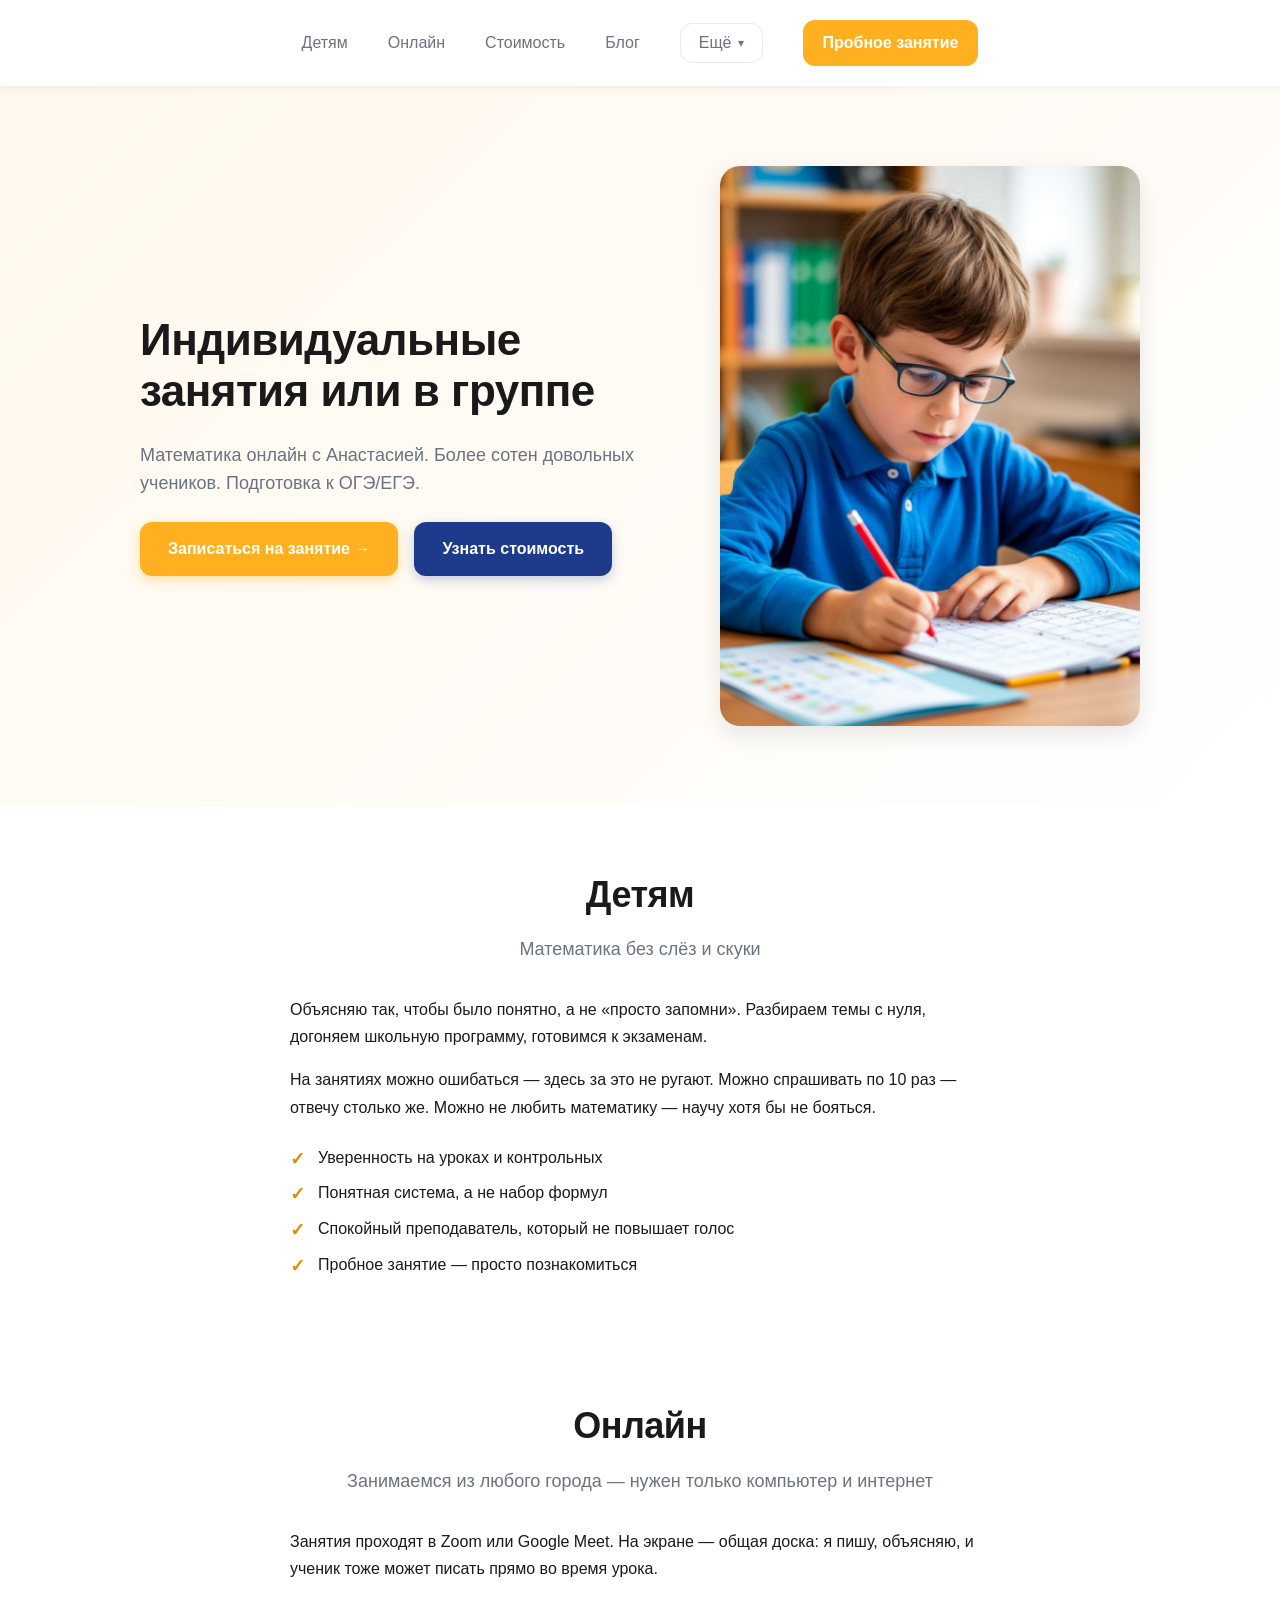
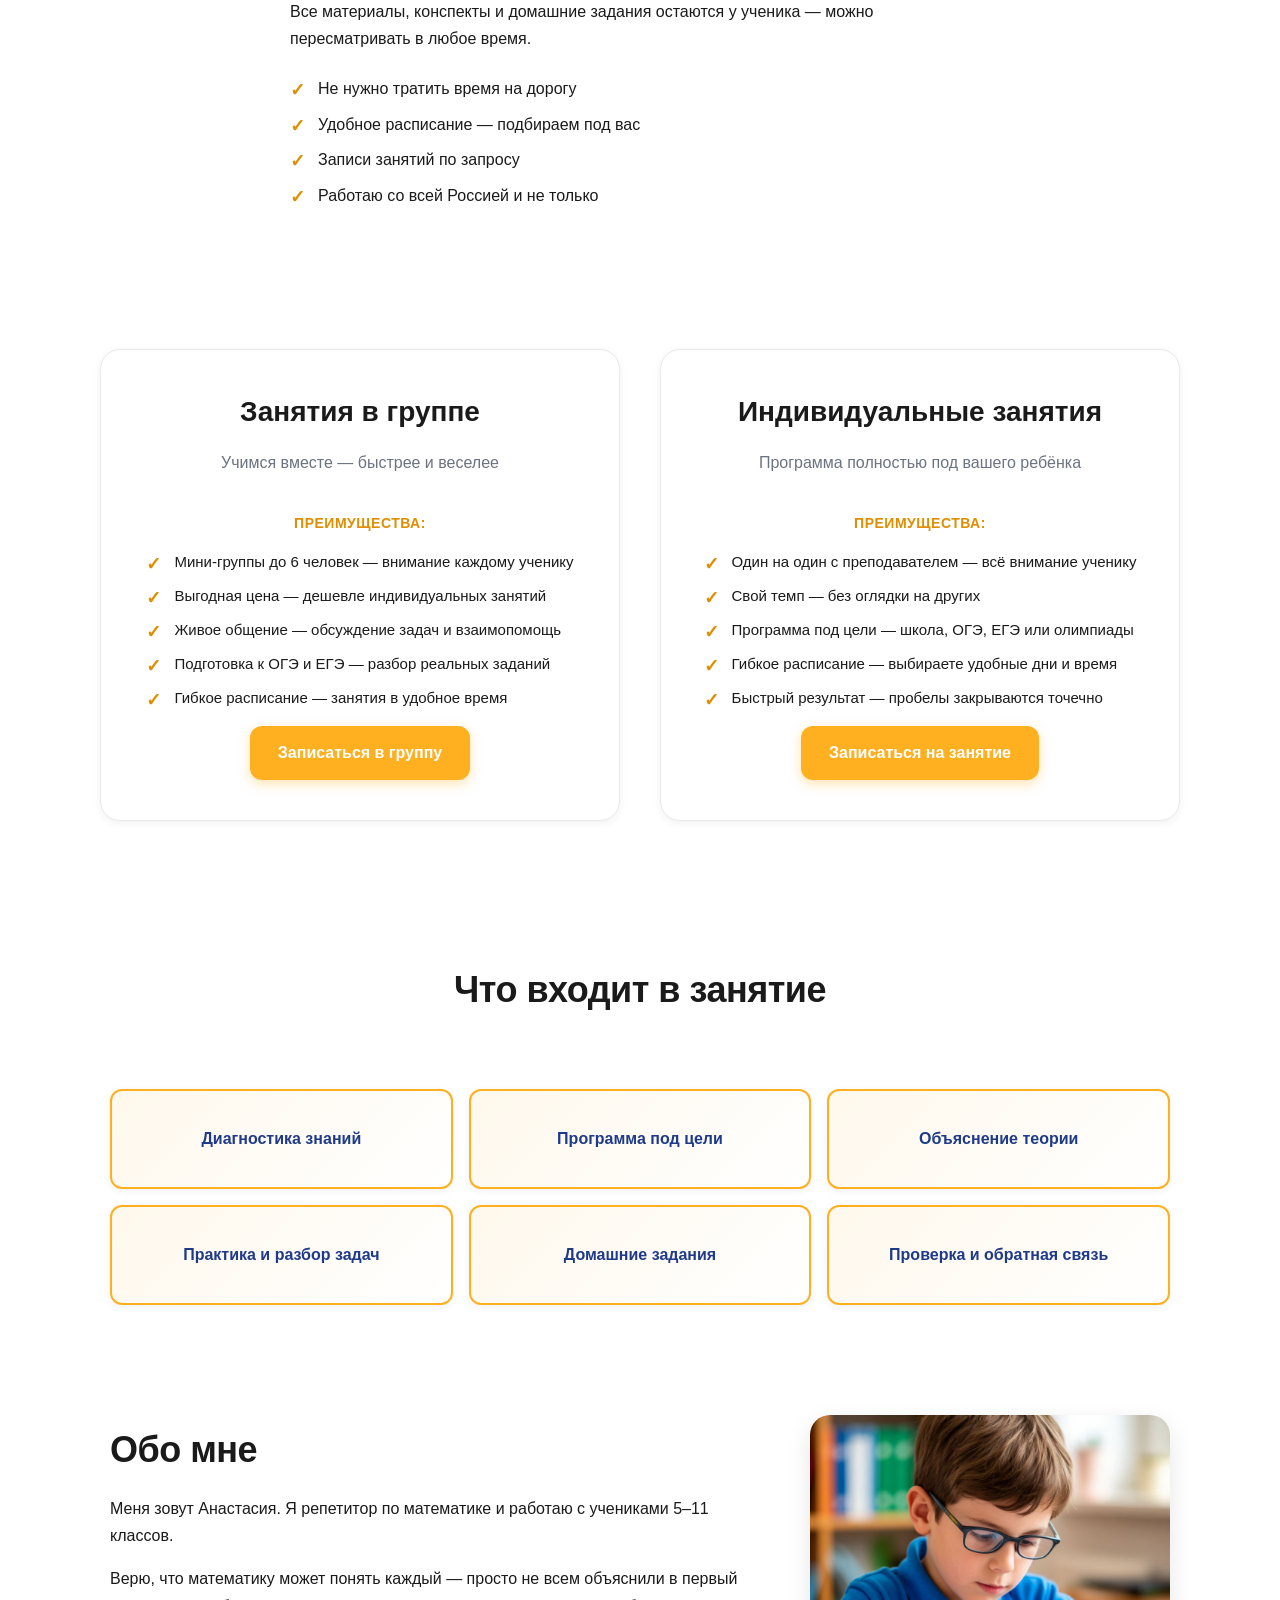
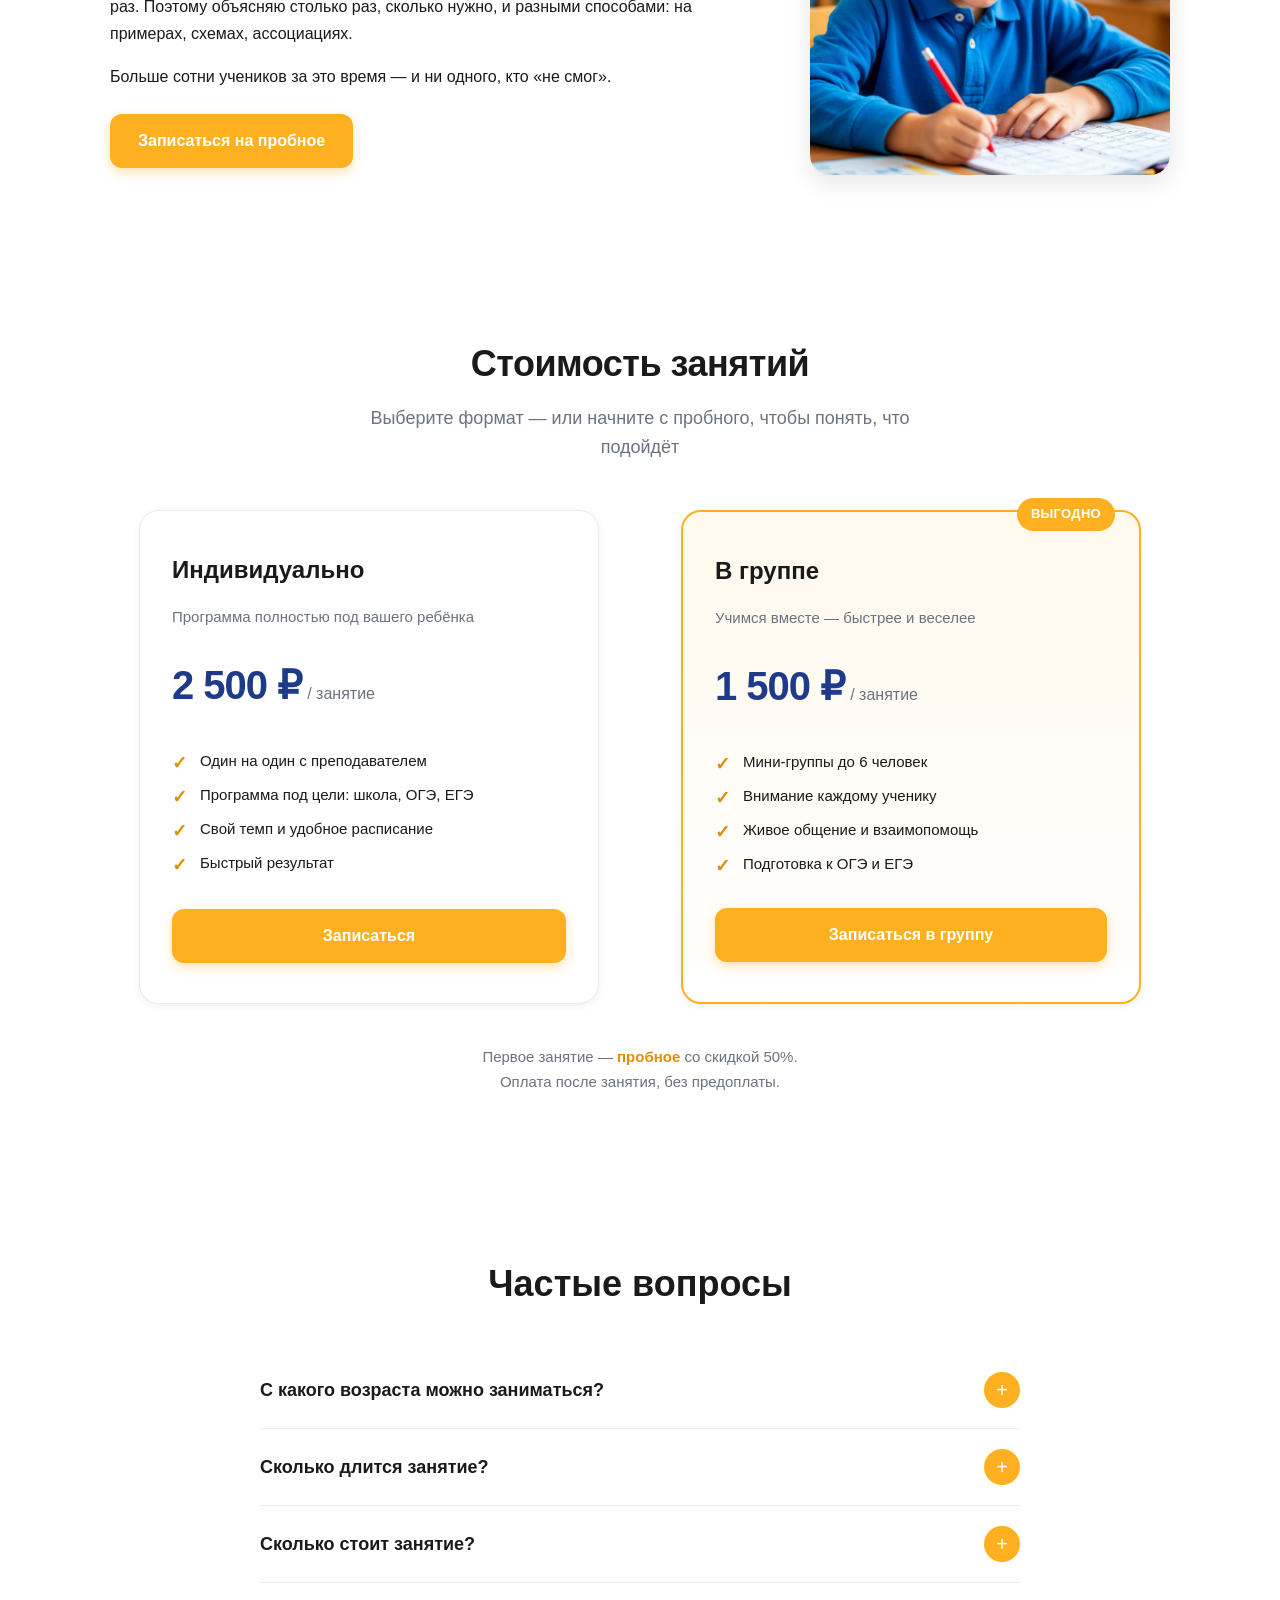
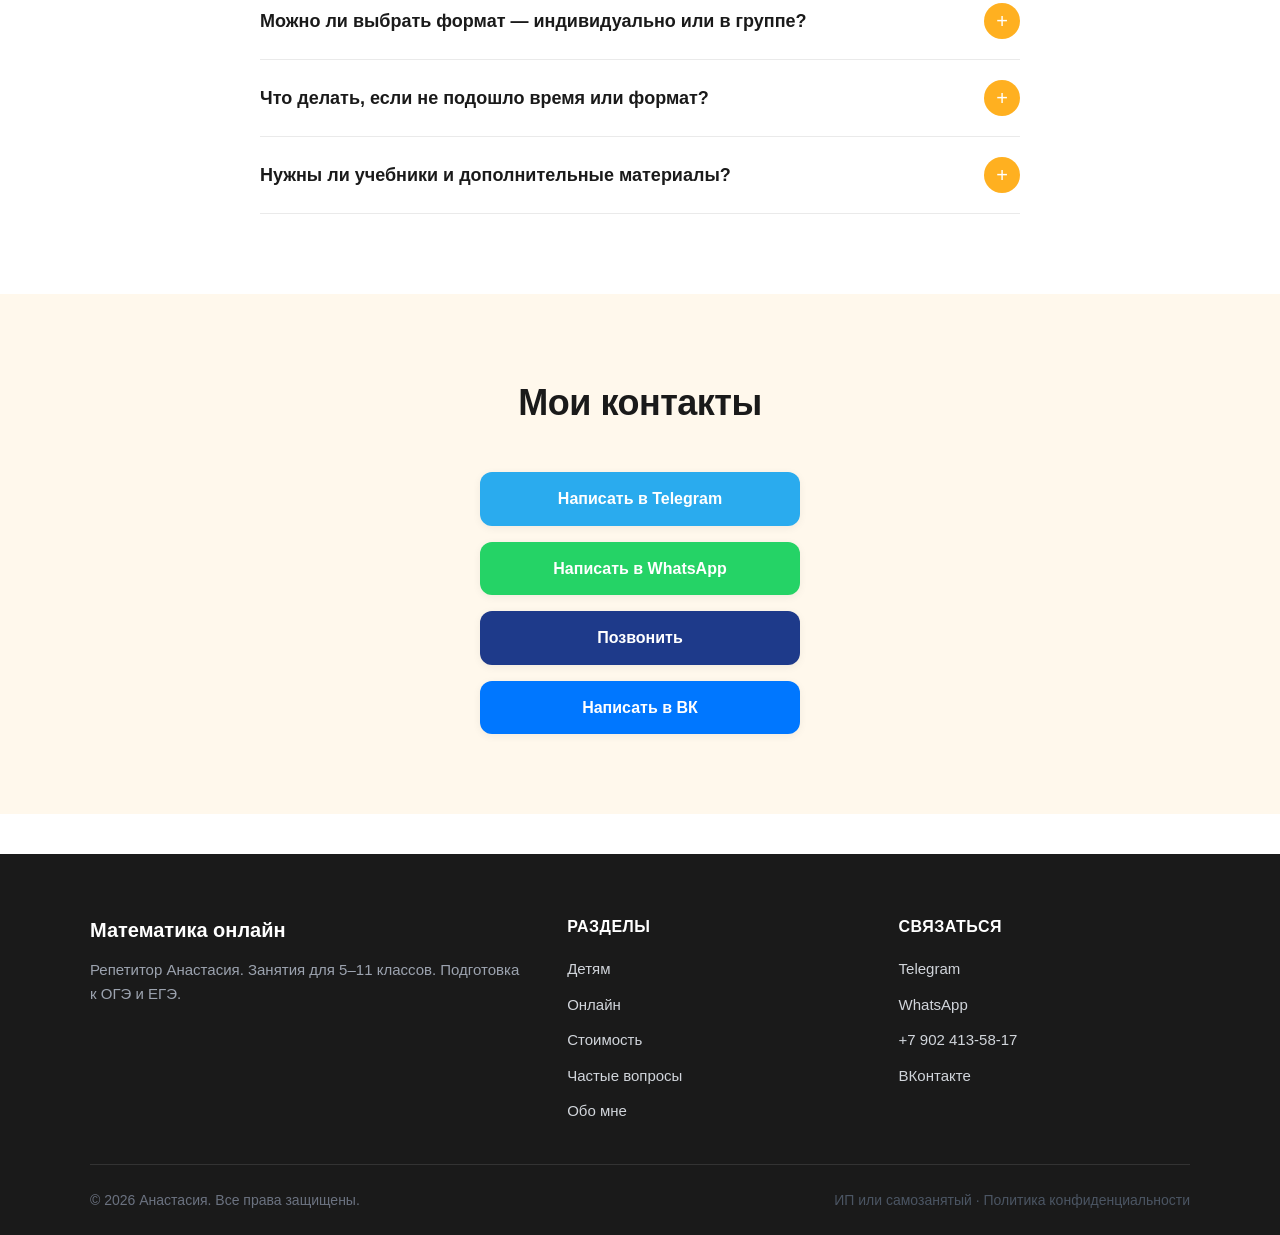
==== index.html @ 79e229ec "Update index.html" ====
<!DOCTYPE html>
<html lang="ru">
<head>
    <meta charset="UTF-8">
    <meta name="viewport" content="width=device-width, initial-scale=1.0">
    <title>Математика онлайн с Анастасией</title>
    <link rel="stylesheet" href="1stoffer.css">
</head>
<body>
    <header>
        <a href="#for-kids">Детям</a>
        <a href="#online">Онлайн</a>
        <a href="#pricing">Стоимость</a>
        <a href="https://t.me/PROmathRep" target="_blank" rel="noopener">Блог</a>

        <div class="menu">
            <button id="menubtn" class="menu-btn">
                Ещё
                <span class="menu-arrow">▾</span>
            </button>
            <div id="menudrop" class="menu-drop">
                <a href="#contacts">Связаться</a>
                <a href="#about">Обо мне</a>
                <a href="#pricing">Стоимость</a>
                <a href="#faq">Частые вопросы</a>
            </div>
        </div>

        <a href="#contacts" class="cta">Пробное занятие</a>
    </header>

    <!-- HERO -->
    <article class="hero">
        <div class="text-block">
            <h1>Индивидуальные занятия или в группе</h1>
            <p>Математика онлайн с Анастасией. Более сотен довольных учеников. Подготовка к ОГЭ/ЕГЭ.</p>
            <div class="buttons">
                <a href="#contacts" class="btn-primary">Записаться на занятие →</a>
                <a href="#pricing" class="btn-secondary">Узнать стоимость</a>
            </div>
        </div>
        <img src="2026-09-24_20-00-22.png" alt="мальчик" class="da">
    </article>

    <!-- ДЕТЯМ -->
    <section class="section-text" id="for-kids">
        <h2>Детям</h2>
        <p class="section-lead">Математика без слёз и скуки</p>

        <div class="text-content">
            <p>Объясняю так, чтобы было понятно, а не «просто запомни». Разбираем темы с нуля, догоняем школьную программу, готовимся к экзаменам.</p>
            <p>На занятиях можно ошибаться — здесь за это не ругают. Можно спрашивать по 10 раз — отвечу столько же. Можно не любить математику — научу хотя бы не бояться.</p>

            <ul class="benefits-list">
                <li>Уверенность на уроках и контрольных</li>
                <li>Понятная система, а не набор формул</li>
                <li>Спокойный преподаватель, который не повышает голос</li>
                <li>Пробное занятие — просто познакомиться</li>
            </ul>
        </div>
    </section>

    <!-- ОНЛАЙН -->
    <section class="section-text" id="online">
        <h2>Онлайн</h2>
        <p class="section-lead">Занимаемся из любого города — нужен только компьютер и интернет</p>

        <div class="text-content">
            <p>Занятия проходят в Zoom или Google Meet. На экране — общая доска: я пишу, объясняю, и ученик тоже может писать прямо во время урока.</p>
            <p>Все материалы, конспекты и домашние задания остаются у ученика — можно пересматривать в любое время.</p>

            <ul class="benefits-list">
                <li>Не нужно тратить время на дорогу</li>
                <li>Удобное расписание — подбираем под вас</li>
                <li>Записи занятий по запросу</li>
                <li>Работаю со всей Россией и не только</li>
            </ul>
        </div>
    </section>

    <!-- ЗАНЯТИЯ -->
    <div class="lessons-wrapper">
        <section id="Forms" class="lessons">
            <h2>Занятия в группе</h2>
            <p class="subtitle">Учимся вместе — быстрее и веселее</p>
            <p class="label">Преимущества:</p>
            <ul class="benefits">
                <li>Мини-группы до 6 человек — внимание каждому ученику</li>
                <li>Выгодная цена — дешевле индивидуальных занятий</li>
                <li>Живое общение — обсуждение задач и взаимопомощь</li>
                <li>Подготовка к ОГЭ и ЕГЭ — разбор реальных заданий</li>
                <li>Гибкое расписание — занятия в удобное время</li>
            </ul>
            <a href="#contacts" class="btn-primary">Записаться в группу</a>
        </section>

        <section id="individual" class="lessons">
            <h2>Индивидуальные занятия</h2>
            <p class="subtitle">Программа полностью под вашего ребёнка</p>
            <p class="label">Преимущества:</p>
            <ul class="benefits">
                <li>Один на один с преподавателем — всё внимание ученику</li>
                <li>Свой темп — без оглядки на других</li>
                <li>Программа под цели — школа, ОГЭ, ЕГЭ или олимпиады</li>
                <li>Гибкое расписание — выбираете удобные дни и время</li>
                <li>Быстрый результат — пробелы закрываются точечно</li>
            </ul>
            <a href="#contacts" class="btn-primary">Записаться на занятие</a>
        </section>
    </div>

    <!-- ЧТО ВХОДИТ -->
    <div id="center">Что входит в занятие</div>
    <div id="pluses">
        <div class="yui"><p>Диагностика знаний</p></div>
        <div class="yui"><p>Программа под цели</p></div>
        <div class="yui"><p>Объяснение теории</p></div>
        <div class="yui"><p>Практика и разбор задач</p></div>
        <div class="yui"><p>Домашние задания</p></div>
        <div class="yui"><p>Проверка и обратная связь</p></div>
    </div>

    <!-- ОБО МНЕ -->
    <section class="about" id="about">
        <div class="about-content">
            <div class="about-text">
                <h2>Обо мне</h2>
                <p>Меня зовут Анастасия. Я репетитор по математике и работаю с учениками 5–11 классов.</p>
                <p>Верю, что математику может понять каждый — просто не всем объяснили в первый раз. Поэтому объясняю столько раз, сколько нужно, и разными способами: на примерах, схемах, ассоциациях.</p>
                <p>Больше сотни учеников за это время — и ни одного, кто «не смог».</p>
                <a href="#contacts" class="btn-primary">Записаться на пробное</a>
            </div>
            <img src="2026-09-24_20-00-22.png" alt="Анастасия" class="about-photo">
        </div>
    </section>

    <!-- СТОИМОСТЬ -->
    <section class="pricing" id="pricing">
        <h2>Стоимость занятий</h2>
        <p class="pricing-subtitle">Выберите формат — или начните с пробного, чтобы понять, что подойдёт</p>

        <div class="pricing-grid">
            <div class="price-card">
                <h3>Индивидуально</h3>
                <p class="price-desc">Программа полностью под вашего ребёнка</p>

                <div class="price">
                    <span class="price-value">2 500 ₽</span>
                    <span class="price-unit">/ занятие</span>
                </div>

                <ul class="price-features">
                    <li>Один на один с преподавателем</li>
                    <li>Программа под цели: школа, ОГЭ, ЕГЭ</li>
                    <li>Свой темп и удобное расписание</li>
                    <li>Быстрый результат</li>
                </ul>

                <a href="#contacts" class="price-btn">Записаться</a>
            </div>

            <div class="price-card price-card--accent">
                <span class="price-badge">Выгодно</span>
                <h3>В группе</h3>
                <p class="price-desc">Учимся вместе — быстрее и веселее</p>

                <div class="price">
                    <span class="price-value">1 500 ₽</span>
                    <span class="price-unit">/ занятие</span>
                </div>

                <ul class="price-features">
                    <li>Мини-группы до 6 человек</li>
                    <li>Внимание каждому ученику</li>
                    <li>Живое общение и взаимопомощь</li>
                    <li>Подготовка к ОГЭ и ЕГЭ</li>
                </ul>

                <a href="#contacts" class="price-btn">Записаться в группу</a>
            </div>
        </div>

        <p class="pricing-note">
            Первое занятие — <strong>пробное</strong> со скидкой 50%.<br>
            Оплата после занятия, без предоплаты.
        </p>
    </section>

    <!-- FAQ -->
    <section class="faq" id="faq">
        <h2>Частые вопросы</h2>

        <div class="faq-item">
            <div class="faq-header">
                <h3>С какого возраста можно заниматься?</h3>
                <button class="faq-toggle">+</button>
            </div>
            <p class="faq-answer">Занимаюсь с учениками 5–11 классов. Для младших школьников (1–4 класс) тоже есть программа, но лучше написать мне — обсудим индивидуально.</p>
        </div>

        <div class="faq-item">
            <div class="faq-header">
                <h3>Сколько длится занятие?</h3>
                <button class="faq-toggle">+</button>
            </div>
            <p class="faq-answer">Стандартное занятие — 60 минут. По запросу можно сделать 45 или 90 минут — например, перед экзаменом для разбора большого блока тем.</p>
        </div>

        <div class="faq-item">
            <div class="faq-header">
                <h3>Сколько стоит занятие?</h3>
                <button class="faq-toggle">+</button>
            </div>
            <p class="faq-answer">Стоимость зависит от формата (индивидуально или в группе) и длительности. Актуальные цены — в разделе «Стоимость» или напишите мне, подберём подходящий вариант.</p>
        </div>

        <div class="faq-item">
            <div class="faq-header">
                <h3>Можно ли выбрать формат — индивидуально или в группе?</h3>
                <button class="faq-toggle">+</button>
            </div>
            <p class="faq-answer">Да. Можно начать с индивидуальных занятий, а потом перейти в группу (или наоборот). Если сомневаетесь — запишитесь на пробное занятие, я подскажу, что подойдёт именно вам.</p>
        </div>

        <div class="faq-item">
            <div class="faq-header">
                <h3>Что делать, если не подошло время или формат?</h3>
                <button class="faq-toggle">+</button>
            </div>
            <p class="faq-answer">Расписание гибкое — подберём удобные дни и время. Если формат не подошёл, всегда можно перейти на другой без потери прогресса.</p>
        </div>

        <div class="faq-item">
            <div class="faq-header">
                <h3>Нужны ли учебники и дополнительные материалы?</h3>
                <button class="faq-toggle">+</button>
            </div>
            <p class="faq-answer">Нет, всё необходимое я даю сама: конспекты, задачи, пробные варианты. От ученика нужны только тетрадь, ручка и желание заниматься.</p>
        </div>
    </section>

    <!-- КОНТАКТЫ -->
    <section class="contacts" id="contacts">
        <h2>Мои контакты</h2>
        <a href="https://t.me/feya_nastasya" target="_blank" rel="noopener" class="contact-btn telegram">
            Написать в Telegram
        </a>
        <a href="https://wa.me/79024135817" target="_blank" rel="noopener" class="contact-btn whatsapp">
            Написать в WhatsApp
        </a>
        <a href="tel:+79024135817" class="contact-btn phone">
            Позвонить
        </a>
        <a href="https://vk.com/im?sel=812896446" target="_blank" rel="noopener" class="contact-btn vk">
            Написать в ВК
        </a>
    </section>

    <script>
     
        const menuBtn = document.querySelector('#menubtn');
        const menuDrop = document.querySelector('#menudrop');

        menuBtn.addEventListener('click', (e) => {
            e.stopPropagation();
            menuDrop.classList.toggle('active');
            menuBtn.classList.toggle('active');
        });

        document.addEventListener('click', (e) => {
            if (!e.target.closest('.menu')) {
                menuDrop.classList.remove('active');
                menuBtn.classList.remove('active');
            }
        });

     
        document.querySelectorAll('.faq-toggle').forEach(btn => {
            btn.addEventListener('click', () => {
                const item = btn.closest('.faq-item');
                item.classList.toggle('open');
            });
        });
        
    </script>
    <footer class="footer">
    <div class="footer-content">

     
        <div class="footer-col">
            <h3>Математика онлайн</h3>
            <p>Репетитор Анастасия. Занятия для 5–11 классов. Подготовка к ОГЭ и ЕГЭ.</p>
        </div>

       
        <div class="footer-col">
            <h4>Разделы</h4>
            <ul>
                <li><a href="#for-kids">Детям</a></li>
                <li><a href="#online">Онлайн</a></li>
                <li><a href="#pricing">Стоимость</a></li>
                <li><a href="#faq">Частые вопросы</a></li>
                <li><a href="#about">Обо мне</a></li>
            </ul>
        </div>

      
        <div class="footer-col">
            <h4>Связаться</h4>
            <ul>
                <li><a href="https://t.me/feya_nastasya" target="_blank" rel="noopener noreferrer">Telegram</a></li>
                <li><a href="https://wa.me/79024135817" target="_blank" rel="noopener noreferrer">WhatsApp</a></li>
                <li><a href="tel:+79024135817">+7 902 413-58-17</a></li>
                <li><a href="https://vk.com/im?sel=812896446" target="_blank" rel="noopener noreferrer">ВКонтакте</a></li>
            </ul>
        </div>

    </div>

    <div class="footer-bottom">
        <p>© 2026 Анастасия. Все права защищены.</p>
        <p class="footer-note">ИП или самозанятый · Политика конфиденциальности</p>
    </div>
</footer>
</body>
</html>
---- 1stoffer.css ----
:root {
    --accent:       #ffb020;
    --accent-dark:  #e08e00;
    --primary:      #1e3a8a;
    --primary-dark: #152a63;
    --bg-soft:      #fff8ec;
    --text:         #1a1a1a;
    --text-muted:   #6b7280;
    --border:       #eaeaea;
    --white:        #ffffff;
    --shadow-sm:    0 2px 8px rgba(0,0,0,0.06);
    --shadow-md:    0 8px 24px rgba(0,0,0,0.10);
    --radius:       12px;
    --radius-lg:    20px;
}

* {
    box-sizing: border-box;
}

html {
    scroll-behavior: smooth;
}

html, body {
    overflow-x: hidden;
    max-width: 100%;
}

body {
    margin: 0;
    font-family: 'Segoe UI', Arial, sans-serif;
    color: var(--text);
    line-height: 1.6;
    background: var(--white);
}

a {
    text-decoration: none;
    color: inherit;
}

img {
    max-width: 100%;
    display: block;
}

section[id],
article[id],
div[id] {
    scroll-margin-top: 100px;
}


header {
    display: flex;
    justify-content: center;
    align-items: center;
    gap: 40px;
    padding: 20px 40px;
    background: var(--white);
    box-shadow: var(--shadow-sm);
    position: sticky;
    top: 0;
    z-index: 100;
    flex-wrap: wrap;
}

header a {
    font-size: 16px;
    font-weight: 500;
    color: var(--text-muted);
    transition: color 0.2s ease;
}

header a:hover {
    color: var(--accent-dark);
}

header .cta {
    background: var(--accent);
    color: var(--white);
    padding: 10px 20px;
    border-radius: var(--radius);
    font-weight: 600;
    transition: background 0.2s ease, transform 0.1s ease;
}

header .cta:hover {
    background: var(--accent-dark);
    color: var(--white);
    transform: translateY(-1px);
}


.menu {
    position: relative;
    display: inline-block;
}

.menu-btn {
    display: inline-flex;
    align-items: center;
    gap: 6px;
    padding: 10px 18px;
    font-size: 16px;
    font-weight: 500;
    font-family: inherit;
    color: var(--text-muted);
    background: var(--white);
    border: 1px solid var(--border);
    border-radius: var(--radius);
    cursor: pointer;
    transition: color 0.2s ease, background 0.2s ease, border-color 0.2s ease;
}

.menu-btn:hover {
    color: var(--accent-dark);
    border-color: var(--accent);
}

.menu-btn.active {
    color: var(--accent-dark);
    border-color: var(--accent);
    background: var(--bg-soft);
}

.menu-arrow {
    font-size: 12px;
    transition: transform 0.25s ease;
    display: inline-block;
}

.menu-btn.active .menu-arrow {
    transform: rotate(180deg);
}

.menu-drop {
    position: absolute;
    top: calc(100% + 8px);
    right: 0;
    min-width: 220px;
    padding: 8px;
    background: var(--white);
    border: 1px solid var(--border);
    border-radius: var(--radius);
    box-shadow: var(--shadow-md);
    opacity: 0;
    visibility: hidden;
    transform: translateY(-8px);
    transition: opacity 0.2s ease, transform 0.2s ease, visibility 0.2s;
    z-index: 200;
}

.menu-drop.active {
    opacity: 1;
    visibility: visible;
    transform: translateY(0);
}

.menu-drop a {
    display: block;
    padding: 10px 14px;
    font-size: 15px;
    font-weight: 500;
    color: var(--text);
    border-radius: 8px;
    transition: background 0.15s ease, color 0.15s ease;
}

.menu-drop a:hover {
    background: var(--bg-soft);
    color: var(--accent-dark);
}

.hero {
    display: flex;
    justify-content: center;
    align-items: center;
    gap: 60px;
    padding: 80px 40px;
    background: linear-gradient(135deg, #fff8ec 0%, #ffffff 100%);
    flex-wrap: wrap;
}

.text-block {
    display: flex;
    flex-direction: column;
    gap: 24px;
    max-width: 520px;
}

.text-block h1 {
    font-size: 44px;
    line-height: 1.15;
    margin: 0;
    font-weight: 800;
    letter-spacing: -0.5px;
}

.text-block p {
    margin: 0;
    font-size: 18px;
    color: var(--text-muted);
}

.buttons {
    display: flex;
    gap: 16px;
    flex-wrap: wrap;
}

.da {
    height: 560px;
    width: 420px;
    object-fit: cover;
    border-radius: var(--radius-lg);
    box-shadow: var(--shadow-md);
}


.btn-primary,
.btn-secondary,
.price-btn {
    display: inline-flex;
    align-items: center;
    justify-content: center;
    padding: 14px 28px;
    font-size: 16px;
    font-weight: 600;
    font-family: inherit;
    border: none;
    border-radius: var(--radius);
    cursor: pointer;
    text-decoration: none;
    transition: transform 0.15s ease, box-shadow 0.2s ease, background 0.2s ease;
}

.btn-primary,
.price-btn {
    background: var(--accent);
    color: var(--white);
    box-shadow: 0 4px 12px rgba(255, 176, 32, 0.35);
}

.btn-primary:hover,
.price-btn:hover {
    background: var(--accent-dark);
    color: var(--white);
    transform: translateY(-2px);
    box-shadow: 0 8px 20px rgba(255, 176, 32, 0.45);
}

.btn-secondary {
    background: var(--primary);
    color: var(--white);
    box-shadow: 0 4px 12px rgba(30, 58, 138, 0.25);
}

.btn-secondary:hover {
    background: var(--primary-dark);
    color: var(--white);
    transform: translateY(-2px);
    box-shadow: 0 8px 20px rgba(30, 58, 138, 0.35);
}

.btn-primary:active,
.btn-secondary:active,
.price-btn:active {
    transform: translateY(0);
}


.section-text {
    max-width: 900px;
    margin: 0 auto;
    padding: 60px 20px;
    text-align: center;
}

.section-text h2 {
    font-size: 36px;
    font-weight: 800;
    margin: 0 0 12px;
    letter-spacing: -0.5px;
}

.section-lead {
    font-size: 18px;
    color: var(--text-muted);
    margin: 0 0 32px;
}

.text-content {
    max-width: 700px;
    margin: 0 auto;
    text-align: left;
    display: flex;
    flex-direction: column;
    gap: 16px;
}

.text-content p {
    margin: 0;
    font-size: 16px;
    line-height: 1.7;
}

.benefits-list {
    list-style: none;
    padding: 0;
    margin: 8px 0 0;
    display: flex;
    flex-direction: column;
    gap: 10px;
}

.benefits-list li {
    position: relative;
    padding-left: 28px;
    font-size: 16px;
}

.benefits-list li::before {
    content: "✓";
    position: absolute;
    left: 0;
    top: 0;
    color: var(--accent-dark);
    font-weight: bold;
    font-size: 18px;
}


.lessons-wrapper {
    display: flex;
    justify-content: center;
    align-items: stretch;
    gap: 40px;
    padding: 80px 40px;
    flex-wrap: wrap;
}

.lessons {
    display: flex;
    flex-direction: column;
    align-items: center;
    text-align: center;
    gap: 16px;
    max-width: 520px;
    flex: 1;
    min-width: 280px;
    padding: 40px 32px;
    background: var(--white);
    border: 1px solid var(--border);
    border-radius: var(--radius-lg);
    box-shadow: var(--shadow-sm);
    transition: box-shadow 0.25s ease, transform 0.25s ease;
}

.lessons:hover {
    box-shadow: var(--shadow-md);
    transform: translateY(-4px);
}

.lessons h2 {
    margin: 0;
    font-size: 28px;
    font-weight: 700;
}

.subtitle {
    margin: 0;
    color: var(--text-muted);
    font-size: 16px;
}

.label {
    margin: 20px 0 0;
    font-weight: 600;
    color: var(--accent-dark);
    text-transform: uppercase;
    font-size: 14px;
    letter-spacing: 0.5px;
}

.benefits {
    list-style: none;
    padding: 0;
    margin: 0;
    display: flex;
    flex-direction: column;
    gap: 10px;
    text-align: left;
    max-width: 100%;
}

.benefits li {
    position: relative;
    padding-left: 28px;
    color: var(--text);
    font-size: 15px;
}

.benefits li::before {
    content: "✓";
    position: absolute;
    left: 0;
    top: 0;
    color: var(--accent-dark);
    font-weight: bold;
    font-size: 18px;
}


#center {
    text-align: center;
    font-size: 32px;
    font-weight: 800;
    margin: 40px 0 24px;
    letter-spacing: -0.5px;
}

#pluses {
    display: grid;
    grid-template-columns: 1fr;
    gap: 12px;
    padding: 20px 16px;
    justify-content: center;
    justify-items: center;
}

.yui {
    display: flex;
    align-items: center;
    justify-content: center;
    text-align: center;
    padding: 20px 16px;
    min-height: 80px;
    width: 100%;
    background: linear-gradient(135deg, #fff8ec 0%, #fff 100%);
    border: 2px solid var(--accent);
    border-radius: var(--radius);
    box-shadow: var(--shadow-sm);
    transition: transform 0.2s ease, box-shadow 0.2s ease;
}

.yui:hover {
    transform: translateY(-4px);
    box-shadow: var(--shadow-md);
}

.yui p {
    margin: 0;
    font-weight: 600;
    font-size: 16px;
    color: var(--primary);
}


.about {
    max-width: 1100px;
    margin: 0 auto;
    padding: 80px 20px;
}

.about-content {
    display: flex;
    align-items: center;
    gap: 60px;
    flex-wrap: wrap;
}

.about-text {
    flex: 1;
    min-width: 280px;
    display: flex;
    flex-direction: column;
    gap: 16px;
}

.about-text h2 {
    font-size: 36px;
    font-weight: 800;
    margin: 0;
    letter-spacing: -0.5px;
}

.about-text p {
    margin: 0;
    font-size: 16px;
    line-height: 1.7;
}

.about-text .btn-primary {
    align-self: flex-start;
    margin-top: 8px;
}

.about-photo {
    width: 360px;
    height: 360px;
    object-fit: cover;
    border-radius: var(--radius-lg);
    box-shadow: var(--shadow-md);
    flex-shrink: 0;
}


.pricing {
    max-width: 1100px;
    margin: 0 auto;
    padding: 80px 20px;
    text-align: center;
}

.pricing h2 {
    font-size: 36px;
    font-weight: 800;
    margin: 0 0 12px;
    letter-spacing: -0.5px;
}

.pricing-subtitle {
    font-size: 18px;
    color: var(--text-muted);
    margin: 0 auto 48px;
    max-width: 600px;
}

.pricing-grid {
    display: grid;
    grid-template-columns: 1fr;
    gap: 24px;
    justify-content: center;
    justify-items: center;
}

.price-card {
    position: relative;
    display: flex;
    flex-direction: column;
    gap: 16px;
    width: 100%;
    max-width: 460px;
    padding: 40px 32px;
    background: var(--white);
    border: 1px solid var(--border);
    border-radius: var(--radius-lg);
    box-shadow: var(--shadow-sm);
    text-align: left;
    transition: transform 0.25s ease, box-shadow 0.25s ease;
}

.price-card:hover {
    transform: translateY(-4px);
    box-shadow: var(--shadow-md);
}

.price-card--accent {
    border: 2px solid var(--accent);
    background: linear-gradient(180deg, #fff8ec 0%, #ffffff 100%);
}

.price-badge {
    position: absolute;
    top: -14px;
    right: 24px;
    background: var(--accent);
    color: var(--white);
    font-size: 13px;
    font-weight: 700;
    padding: 6px 14px;
    border-radius: 999px;
    letter-spacing: 0.3px;
    text-transform: uppercase;
}

.price-card h3 {
    margin: 0;
    font-size: 24px;
    font-weight: 700;
}

.price-desc {
    margin: 0;
    color: var(--text-muted);
    font-size: 15px;
}

.price {
    display: flex;
    align-items: baseline;
    gap: 6px;
    margin: 8px 0;
}

.price-value {
    font-size: 40px;
    font-weight: 800;
    color: var(--primary);
    letter-spacing: -1px;
}

.price-unit {
    font-size: 16px;
    color: var(--text-muted);
}

.price-features {
    list-style: none;
    padding: 0;
    margin: 8px 0 16px;
    display: flex;
    flex-direction: column;
    gap: 10px;
}

.price-features li {
    position: relative;
    padding-left: 28px;
    font-size: 15px;
    color: var(--text);
}

.price-features li::before {
    content: "✓";
    position: absolute;
    left: 0;
    top: 0;
    color: var(--accent-dark);
    font-weight: bold;
    font-size: 18px;
}

.price-btn {
    margin-top: auto;
    width: 100%;
}

.pricing-note {
    margin: 40px auto 0;
    font-size: 15px;
    color: var(--text-muted);
    line-height: 1.7;
    max-width: 600px;
}

.pricing-note strong {
    color: var(--accent-dark);
}

.faq {
    max-width: 800px;
    margin: 0 auto;
    padding: 80px 20px;
    text-align: center;
}

.faq h2 {
    font-size: 36px;
    margin: 0 0 40px;
    font-weight: 800;
}

.faq-item {
    padding: 20px 0;
    border-bottom: 1px solid var(--border);
    text-align: left;
}

.faq-header {
    display: flex;
    justify-content: space-between;
    align-items: center;
    gap: 16px;
}

.faq-header h3 {
    margin: 0;
    font-size: 18px;
    font-weight: 600;
}

.faq-toggle {
    background: var(--accent);
    color: var(--white);
    border: none;
    width: 36px;
    height: 36px;
    border-radius: 50%;
    font-size: 20px;
    line-height: 1;
    cursor: pointer;
    flex-shrink: 0;
    transition: transform 0.3s ease, background 0.2s ease;
}

.faq-toggle:hover {
    background: var(--accent-dark);
}

.faq-item.open .faq-toggle {
    transform: rotate(45deg);
}

.faq-answer {
    display: none;
    margin: 12px 0 0;
    color: var(--text-muted);
    line-height: 1.7;
}

.faq-item.open .faq-answer {
    display: block;
}


.contacts {
    display: flex;
    flex-direction: column;
    align-items: center;
    gap: 16px;
    padding: 80px 20px;
    background: var(--bg-soft);
    text-align: center;
}

.contacts h2 {
    font-size: 36px;
    margin: 0 0 24px;
    font-weight: 800;
    letter-spacing: -0.5px;
}

.contact-btn {
    display: inline-flex;
    align-items: center;
    justify-content: center;
    width: 320px;
    max-width: 100%;
    padding: 14px 24px;
    border-radius: var(--radius);
    font-weight: 600;
    font-size: 16px;
    color: var(--white);
    transition: transform 0.15s ease, box-shadow 0.2s ease, background 0.2s ease;
    box-shadow: var(--shadow-sm);
}

.contact-btn:hover {
    transform: translateY(-2px);
    box-shadow: var(--shadow-md);
    color: var(--white);
}

.contact-btn.telegram { background: #2aabee; }
.contact-btn.whatsapp { background: #25d366; }
.contact-btn.phone    { background: var(--primary); }
.contact-btn.vk       { background: #0077ff; }


@media (min-width: 700px) {
    #center {
        font-size: 36px;
        margin: 60px 0 40px;
    }

    #pluses {
        grid-template-columns: repeat(3, 1fr);
        gap: 16px;
        padding: 30px 20px;
        max-width: 1100px;
        margin: 0 auto;
    }

    .yui {
        min-height: 100px;
        padding: 24px 16px;
    }

    .pricing-grid {
        grid-template-columns: repeat(2, 1fr);
        gap: 24px;
        max-width: 1100px;
        margin: 0 auto;
    }
}


@media (max-width: 900px) {
    .hero {
        flex-direction: column;
        padding: 40px 20px;
        text-align: center;
    }

    .text-block {
        align-items: center;
        max-width: 100%;
    }

    .text-block h1 {
        font-size: 34px;
    }

    .buttons {
        justify-content: center;
    }

    .da {
        height: auto;
        width: 100%;
        max-width: 400px;
    }

    .lessons-wrapper {
        flex-direction: column;
        align-items: center;
        padding: 40px 16px;
        gap: 24px;
    }

    .lessons {
        flex: none;
        width: 100%;
        max-width: 520px;
        min-width: 0;
        padding: 28px 20px;
    }

    .lessons h2 {
        font-size: 22px;
    }

    .about-content {
        flex-direction: column;
        text-align: center;
        gap: 32px;
    }

    .about-text h2 {
        font-size: 28px;
    }

    .about-text .btn-primary {
        align-self: center;
    }

    .about-photo {
        width: 100%;
        max-width: 360px;
        height: auto;
    }

    .section-text h2,
    .pricing h2,
    .faq h2,
    .contacts h2 {
        font-size: 28px;
    }
}


@media (max-width: 600px) {
    header {
        gap: 12px;
        padding: 12px;
    }

    header a {
        font-size: 14px;
    }

    .menu-btn {
        font-size: 14px;
        padding: 8px 14px;
    }

    .hero {
        padding: 30px 16px;
        gap: 30px;
    }

    .text-block h1 {
        font-size: 26px;
    }

    .text-block p {
        font-size: 16px;
    }

    .buttons {
        flex-direction: column;
        width: 100%;
    }

    .btn-primary,
    .btn-secondary {
        width: 100%;
    }

    .da {
        width: 100%;
        max-width: 100%;
        height: auto;
    }

    .lessons {
        padding: 24px 16px;
    }

    .lessons h2 {
        font-size: 20px;
    }

    .subtitle,
    .benefits li {
        font-size: 14px;
    }

    #pluses {
        padding: 20px 12px;
        gap: 10px;
    }

    .pricing {
        padding: 50px 16px;
    }

    .pricing-subtitle {
        font-size: 16px;
        margin-bottom: 32px;
    }

    .price-card {
        padding: 28px 20px;
    }

    .price-value {
        font-size: 32px;
    }

    .price-card h3 {
        font-size: 20px;
    }

    .faq {
        padding: 40px 16px;
    }

    .contacts {
        padding: 40px 16px;
    }

    .contact-btn {
        width: 100%;
        font-size: 15px;
        padding: 12px 16px;
    }
}

@media (prefers-reduced-motion: reduce) {
    * {
        animation: none !important;
        transition: none !important;
    }
}

.footer {
    background: #1a1a1a;
    color: #d1d5db;
    padding: 60px 40px 24px;
    margin-top: 40px;
}

.footer-content {
    display: grid;
    grid-template-columns: 1.5fr 1fr 1fr;
    gap: 40px;
    max-width: 1100px;
    margin: 0 auto;
}

.footer-col h3 {
    color: var(--white);
    font-size: 20px;
    font-weight: 700;
    margin: 0 0 12px;
}

.footer-col h4 {
    color: var(--white);
    font-size: 16px;
    font-weight: 600;
    margin: 0 0 16px;
    text-transform: uppercase;
    letter-spacing: 0.5px;
}

.footer-col p {
    margin: 0;
    font-size: 15px;
    line-height: 1.6;
    color: #9ca3af;
}

.footer-col ul {
    list-style: none;
    padding: 0;
    margin: 0;
    display: flex;
    flex-direction: column;
    gap: 10px;
}

.footer-col ul a {
    font-size: 15px;
    color: #d1d5db;
    transition: color 0.2s ease;
}

.footer-col ul a:hover {
    color: var(--accent);
}

.footer-bottom {
    max-width: 1100px;
    margin: 40px auto 0;
    padding-top: 24px;
    border-top: 1px solid #333;
    display: flex;
    justify-content: space-between;
    align-items: center;
    flex-wrap: wrap;
    gap: 12px;
    font-size: 14px;
    color: #6b7280;
}

.footer-bottom p {
    margin: 0;
}

.footer-note {
    color: #4b5563;
}


@media (max-width: 900px) {
    .footer {
        padding: 50px 20px 20px;
    }

    .footer-content {
        grid-template-columns: 1fr;
        gap: 32px;
        text-align: center;
    }

    .footer-col ul {
        align-items: center;
    }

    .footer-bottom {
        flex-direction: column;
        text-align: center;
    }
}
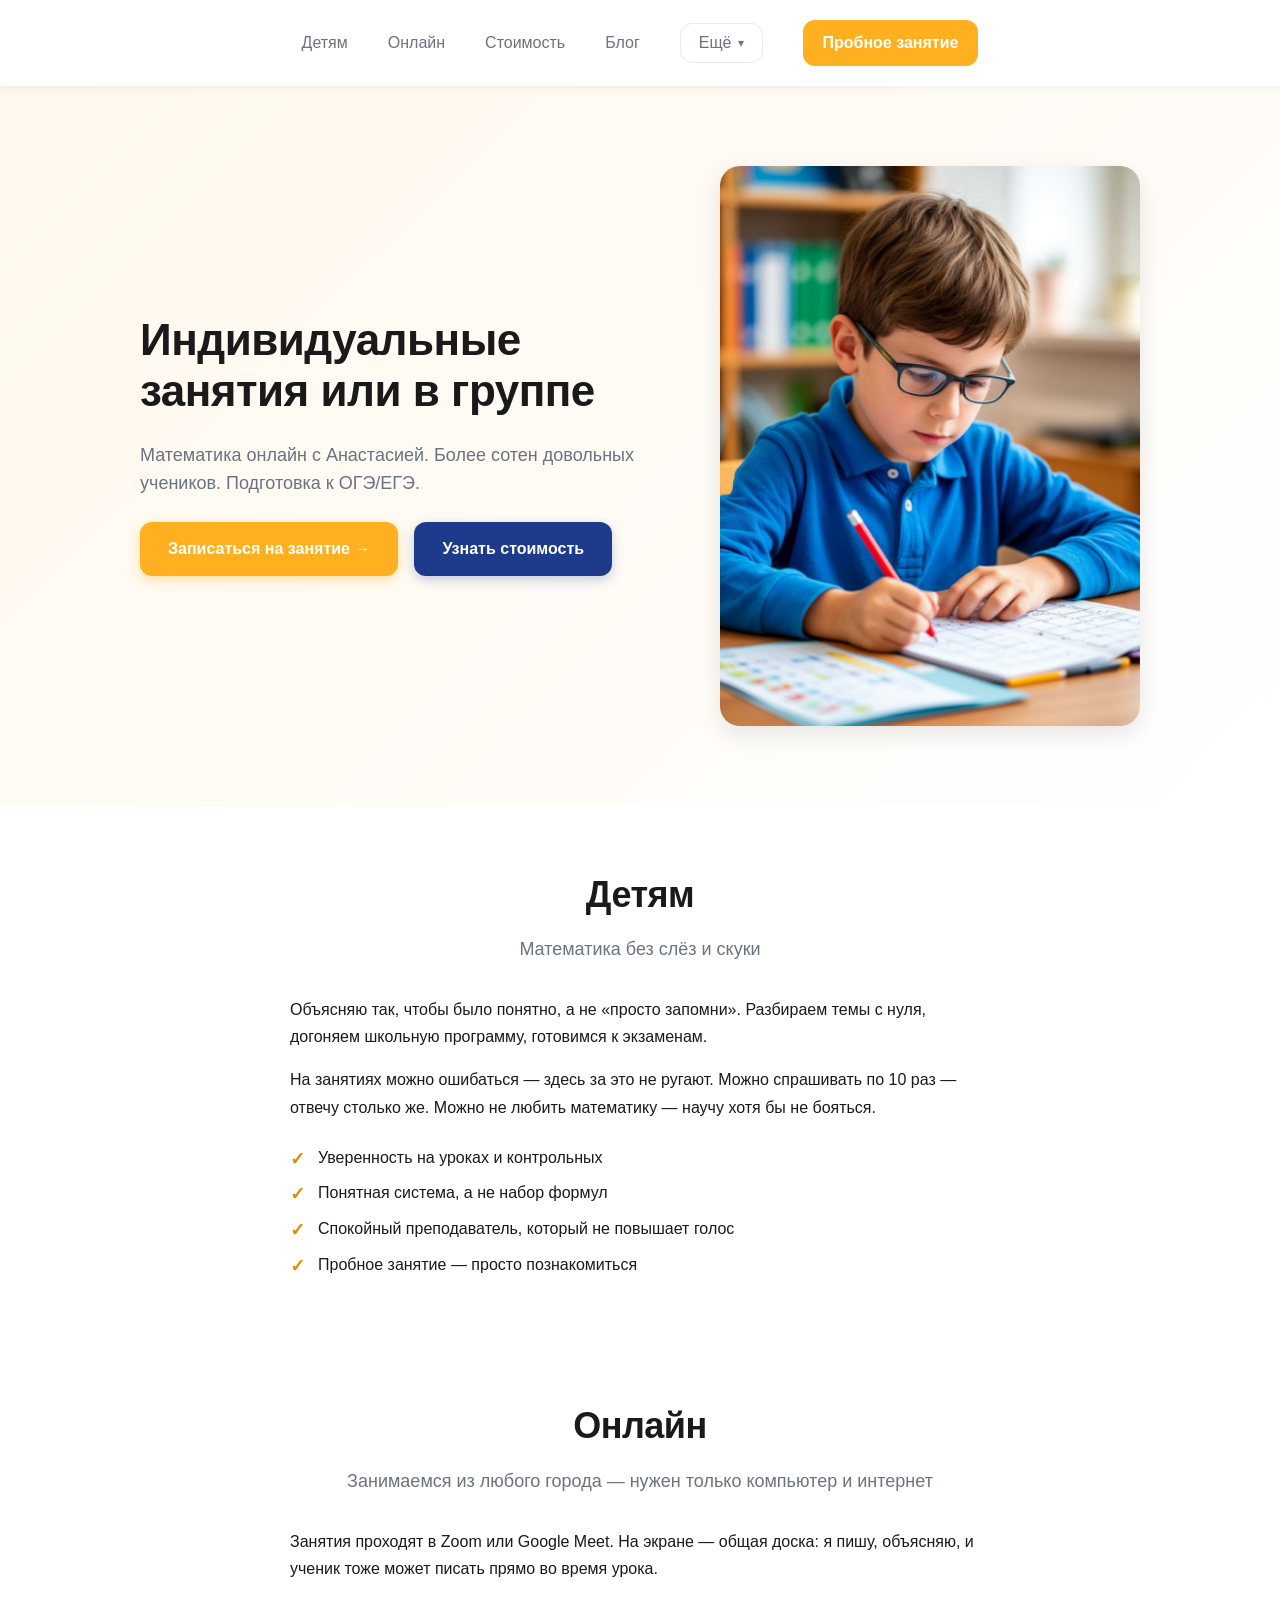
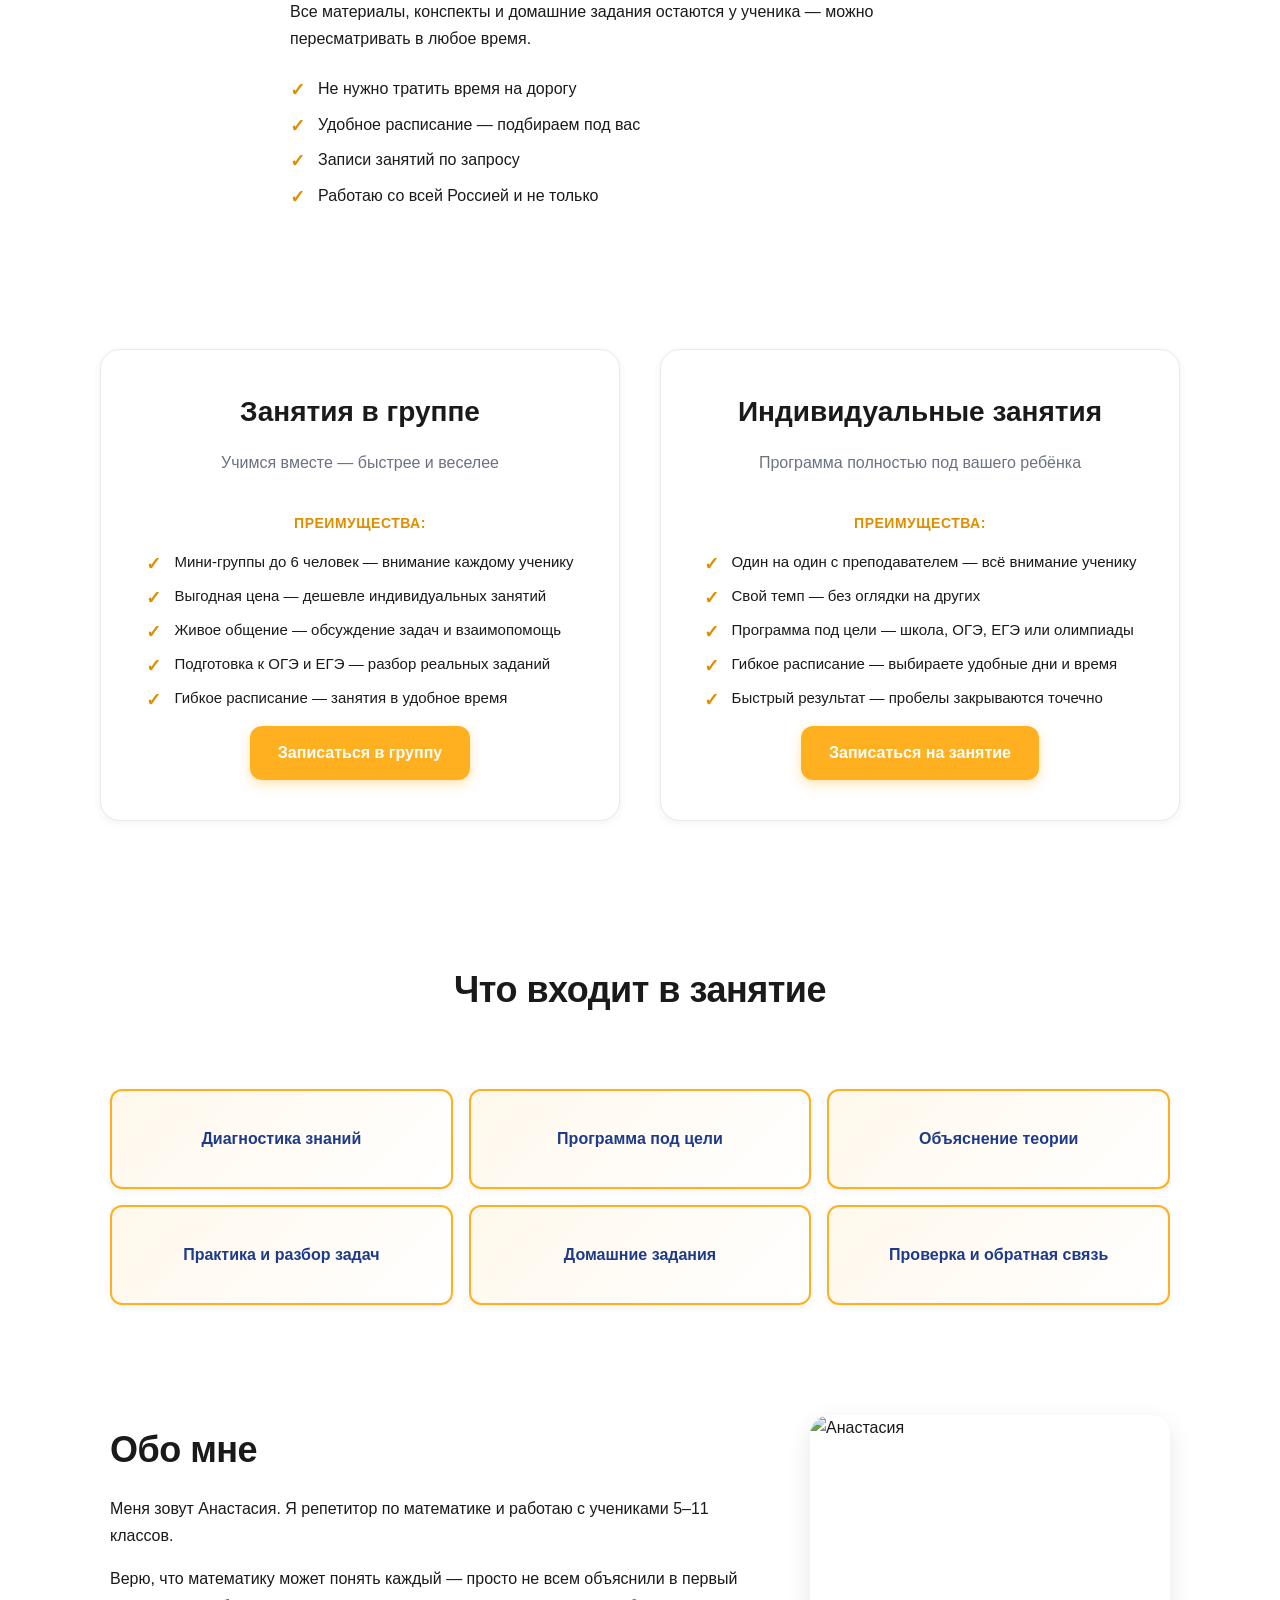
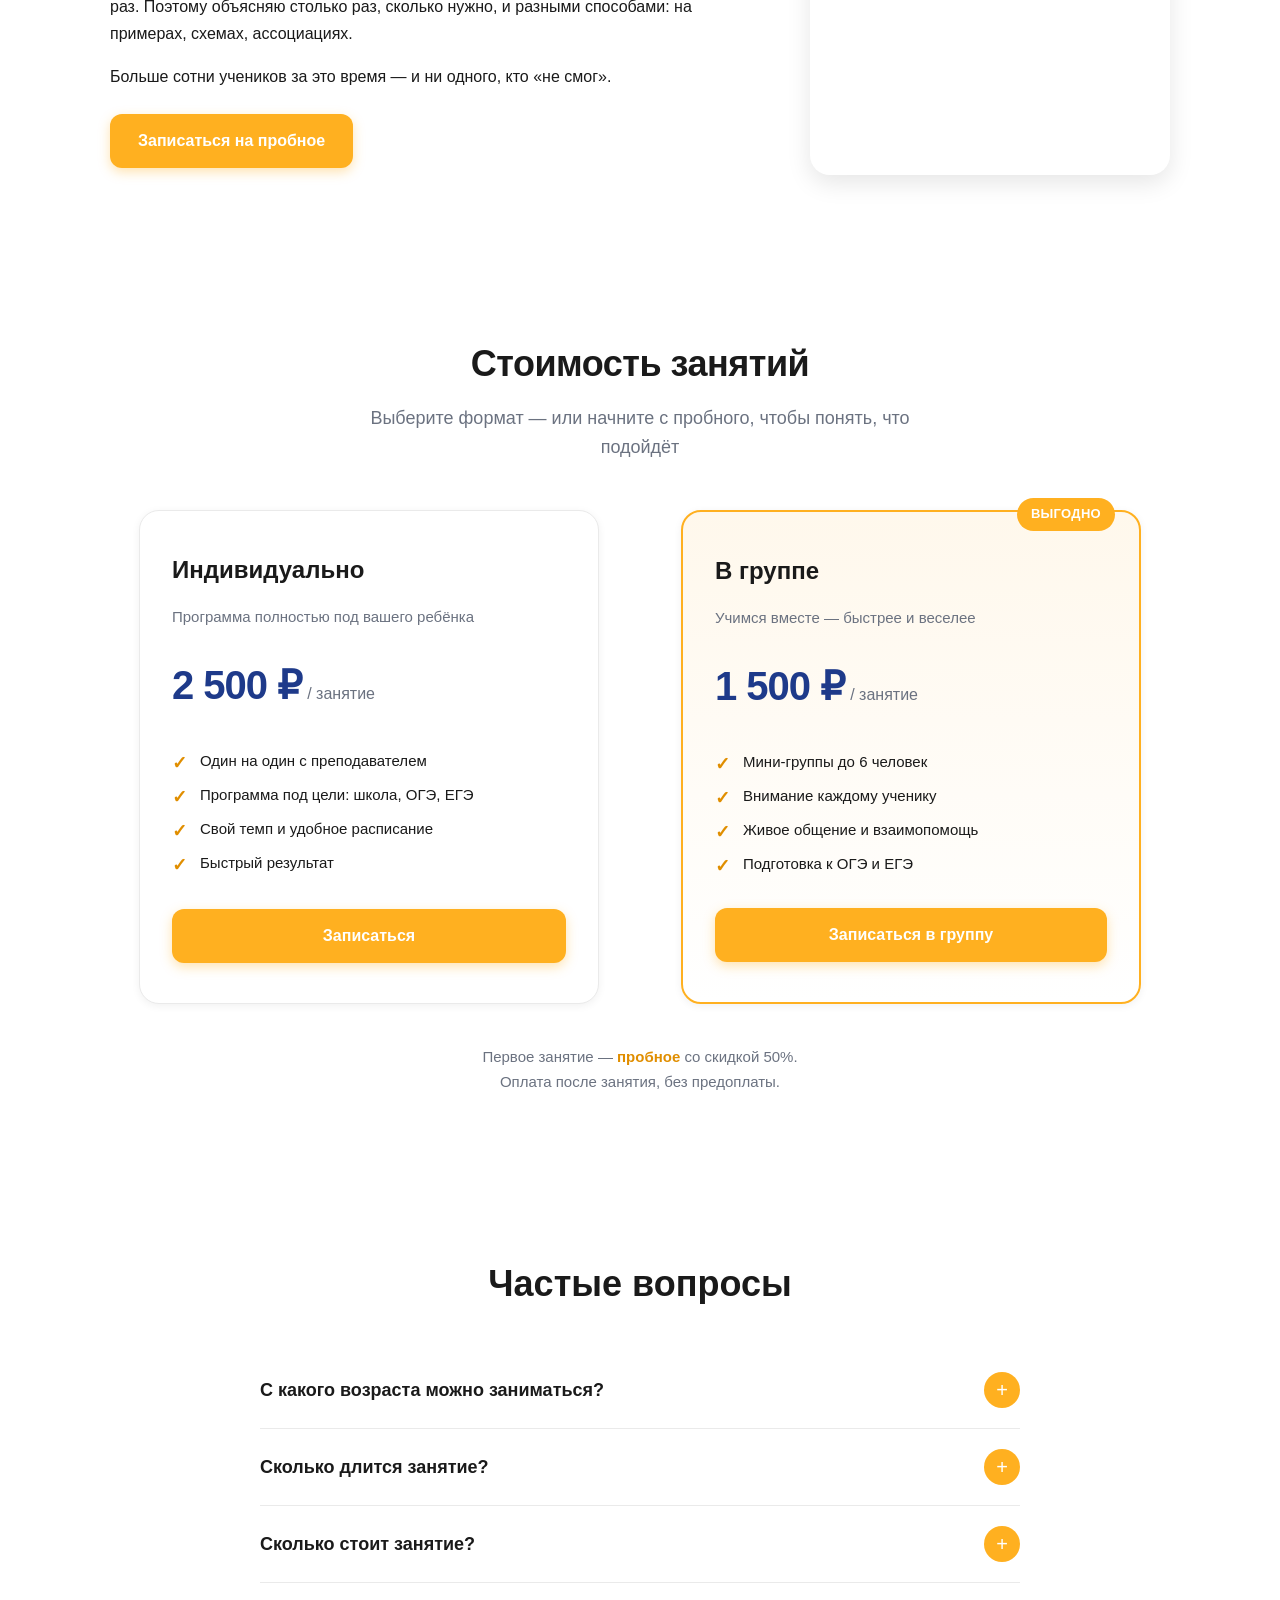
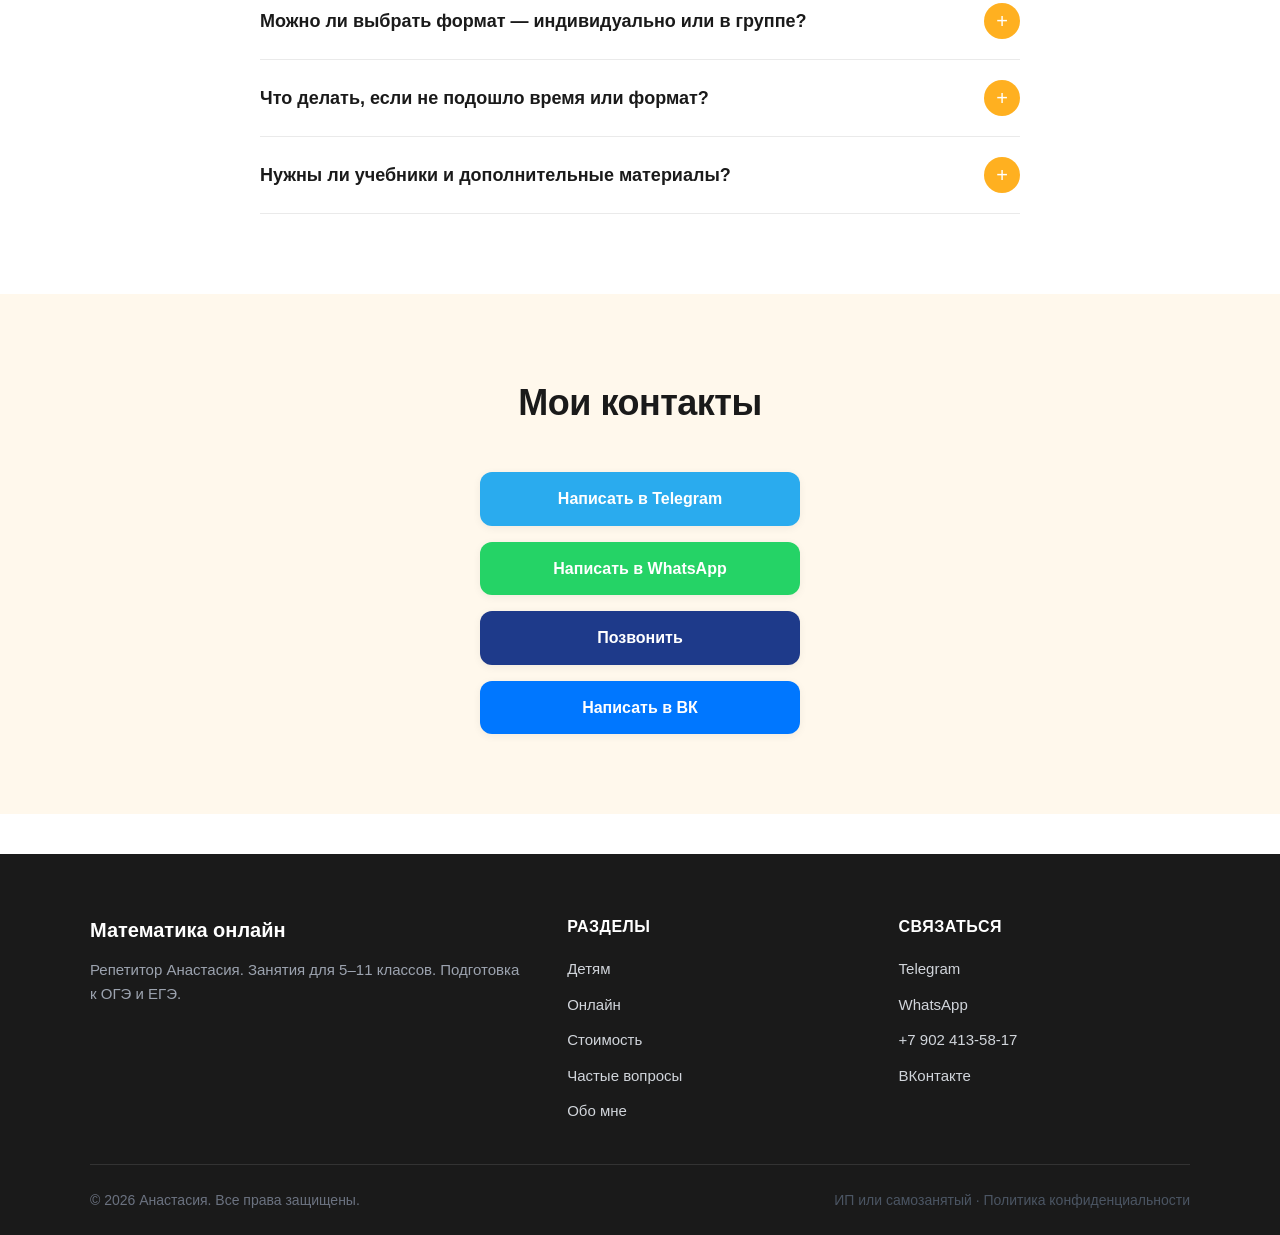
==== commit 3e6fd385: "Update index.html" ====
--- a/index.html
+++ b/index.html
@@ -130,7 +130,7 @@
                 <p>Больше сотни учеников за это время — и ни одного, кто «не смог».</p>
                 <a href="#contacts" class="btn-primary">Записаться на пробное</a>
             </div>
-            <img src="2026-09-24_20-00-22.png" alt="Анастасия" class="about-photo">
+            <img src="2026-09-29_15-54-33" alt="Анастасия" class="about-photo">
         </div>
     </section>
 
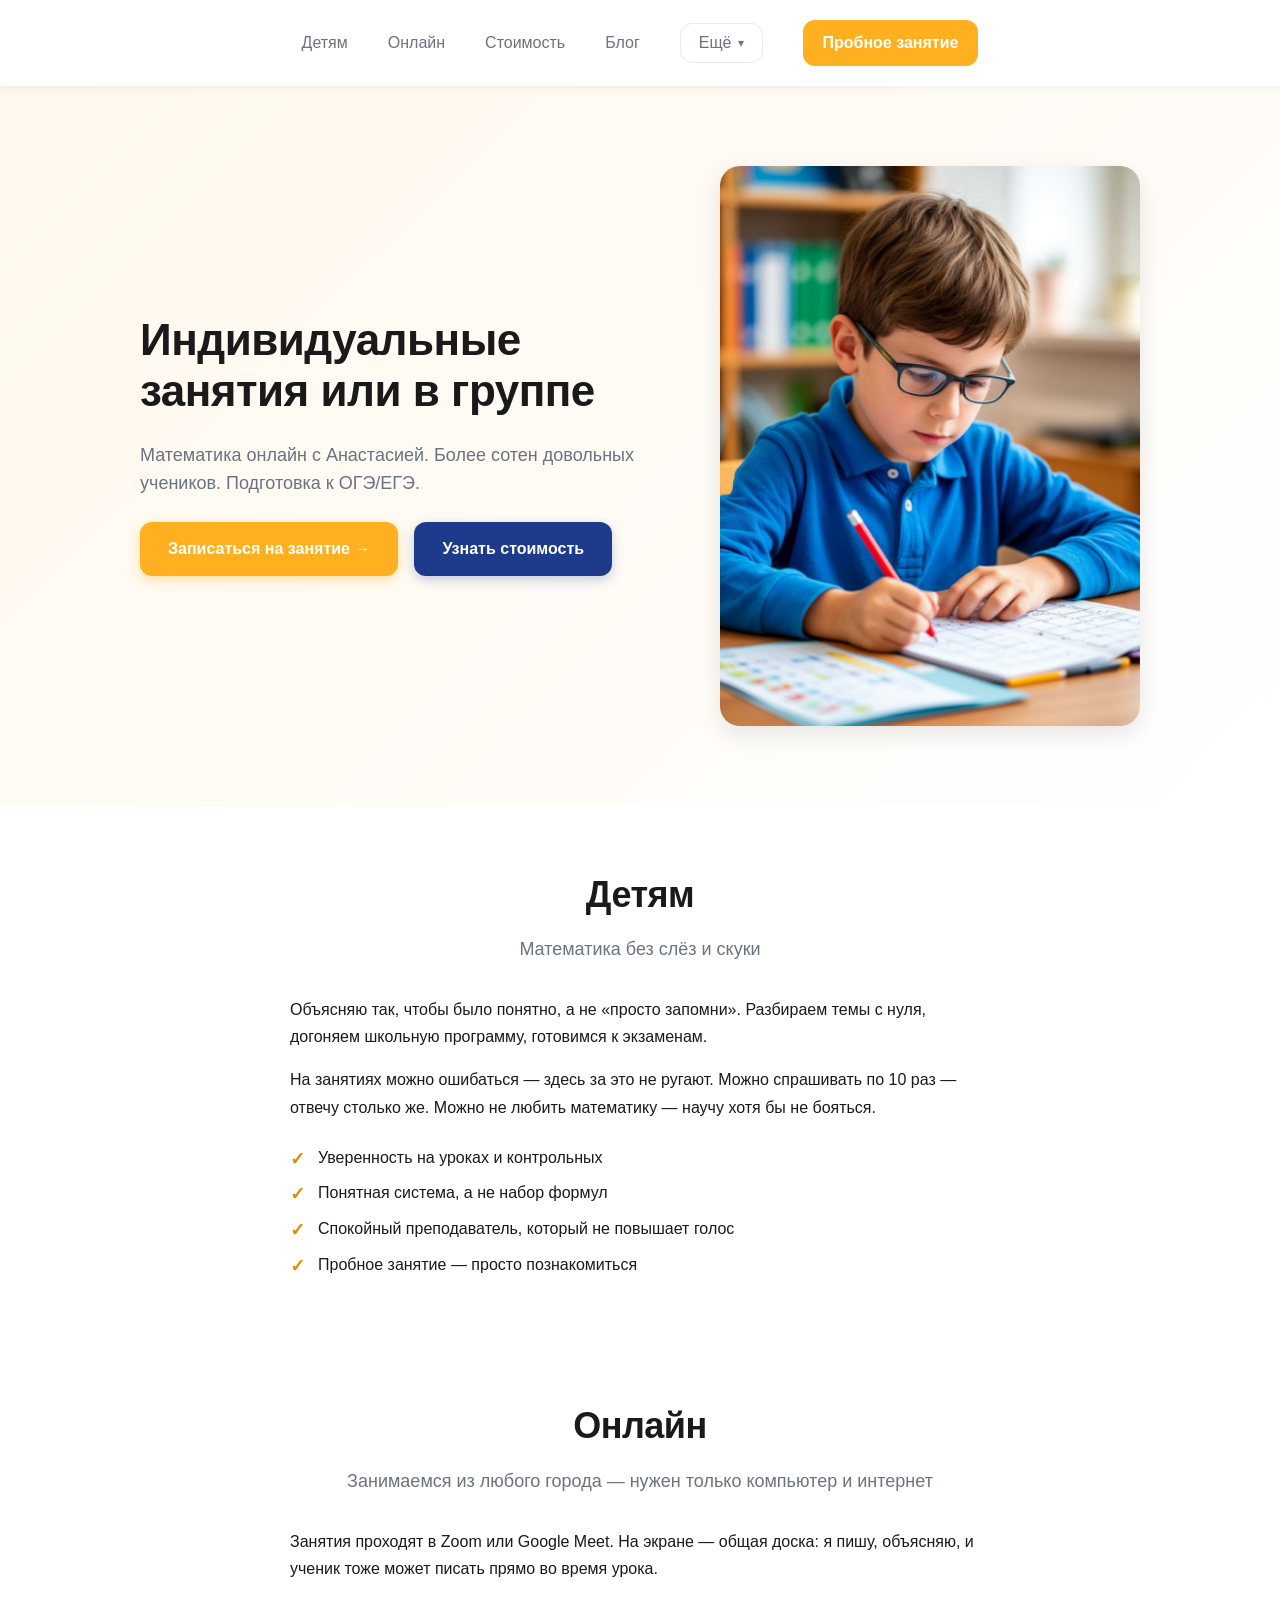
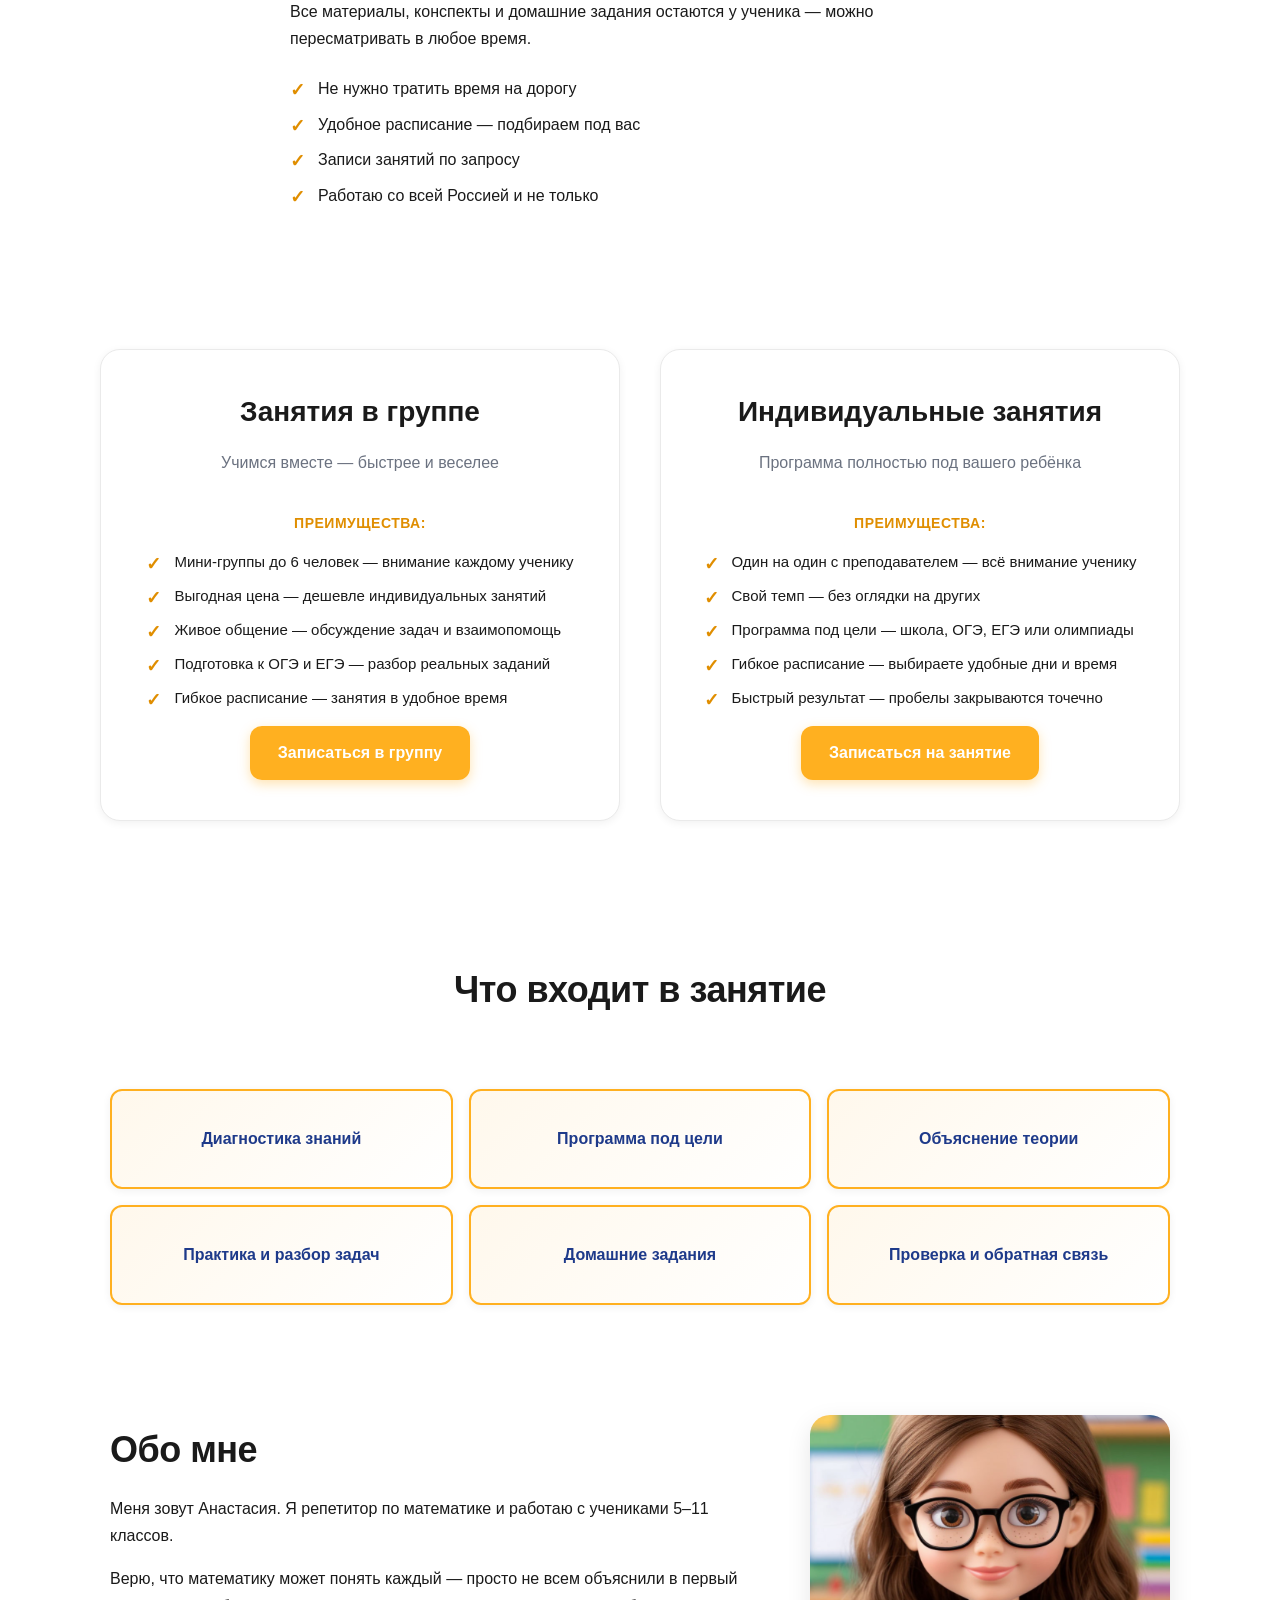
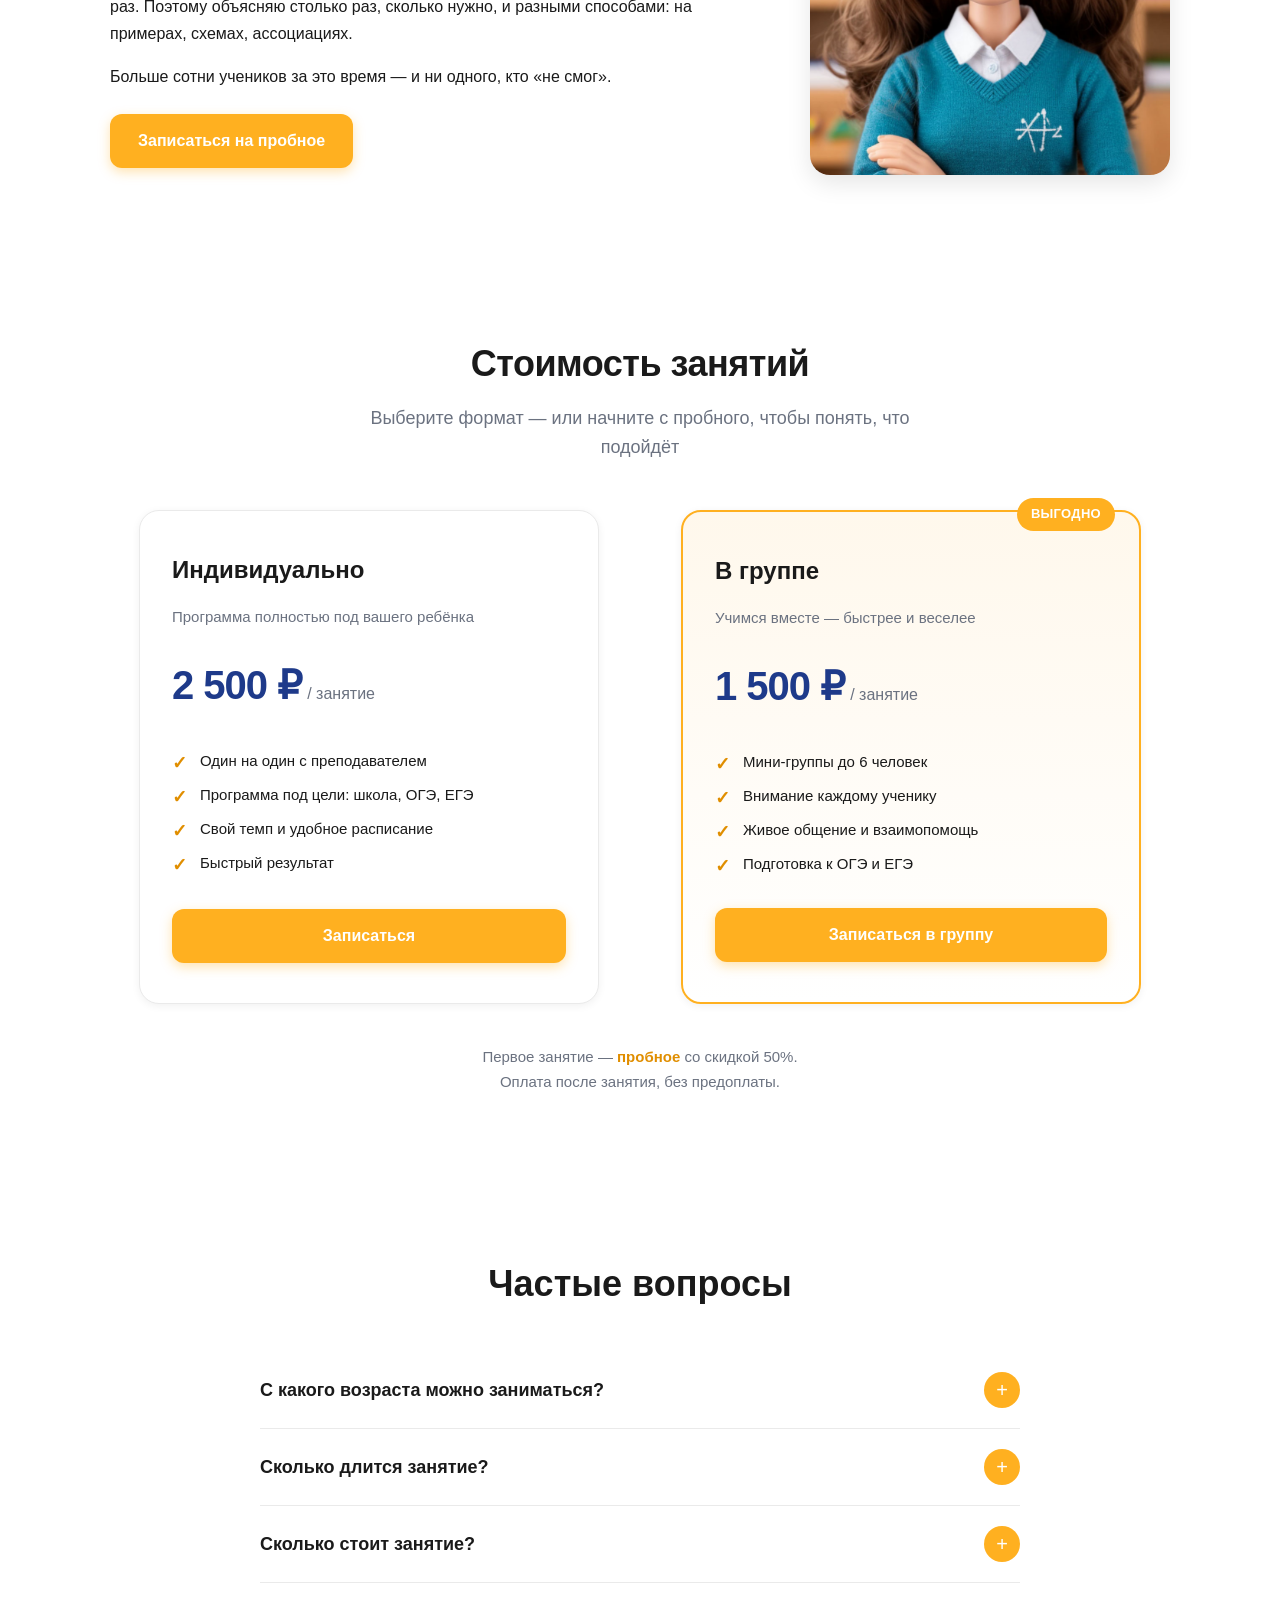
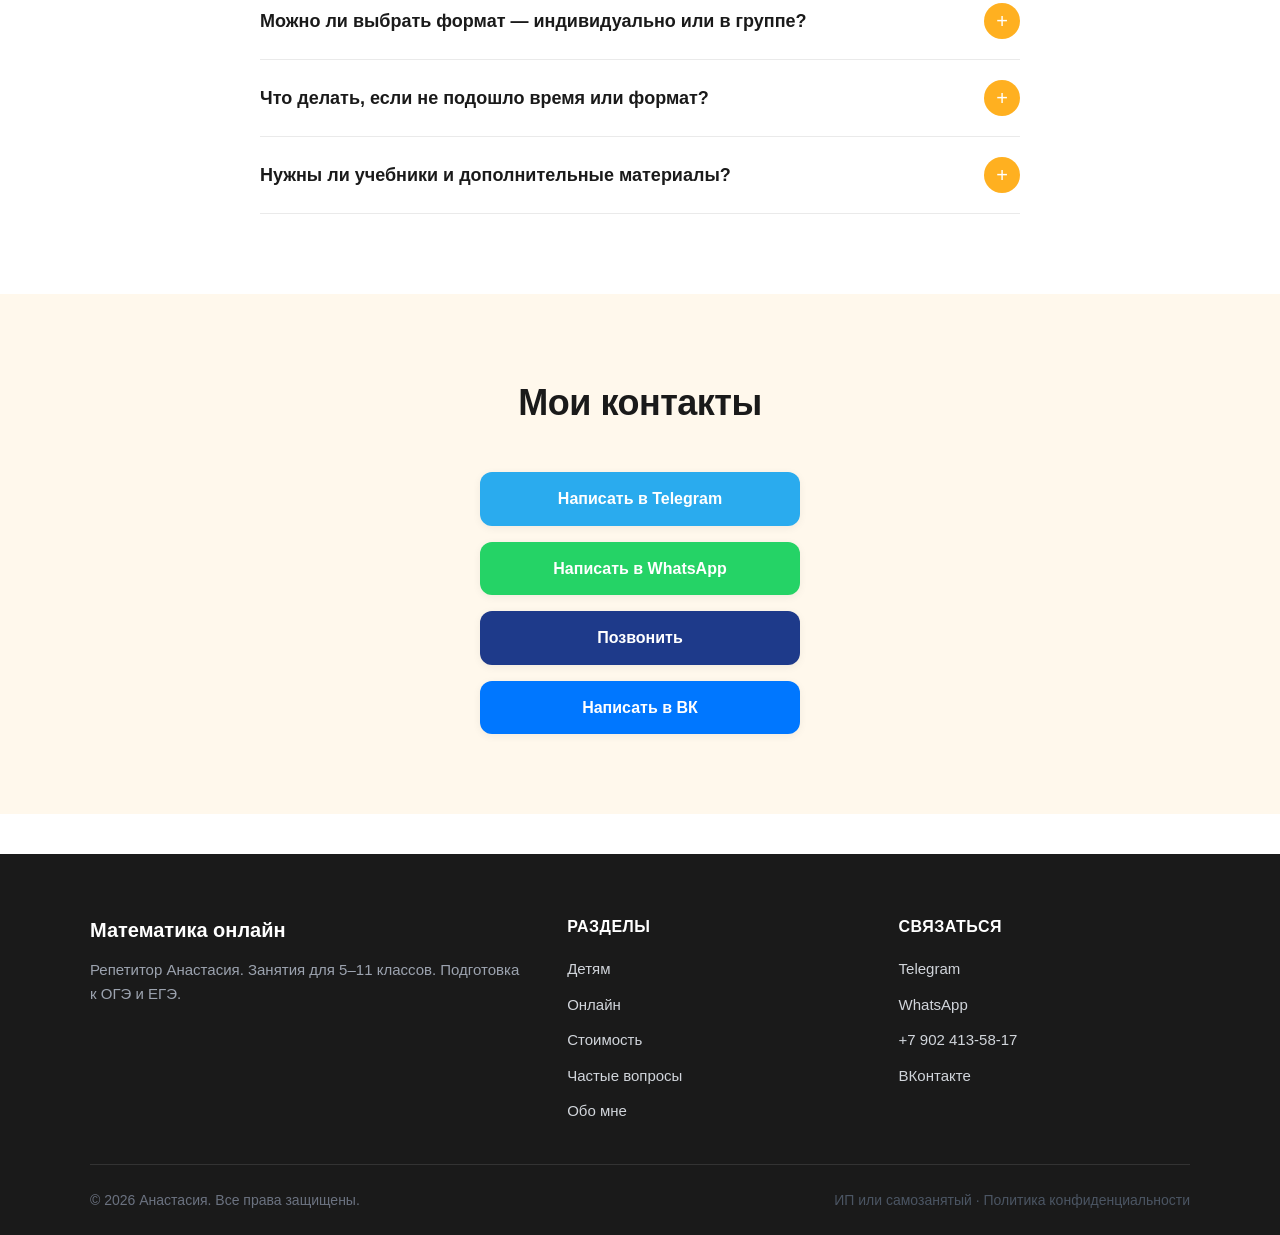
==== commit 1091c0b8: "Update index.html" ====
--- a/index.html
+++ b/index.html
@@ -130,7 +130,7 @@
                 <p>Больше сотни учеников за это время — и ни одного, кто «не смог».</p>
                 <a href="#contacts" class="btn-primary">Записаться на пробное</a>
             </div>
-            <img src="2026-09-29_15-54-33" alt="Анастасия" class="about-photo">
+            <img src="2026-09-29_15-54-33.png" alt="Анастасия" class="about-photo">
         </div>
     </section>
 
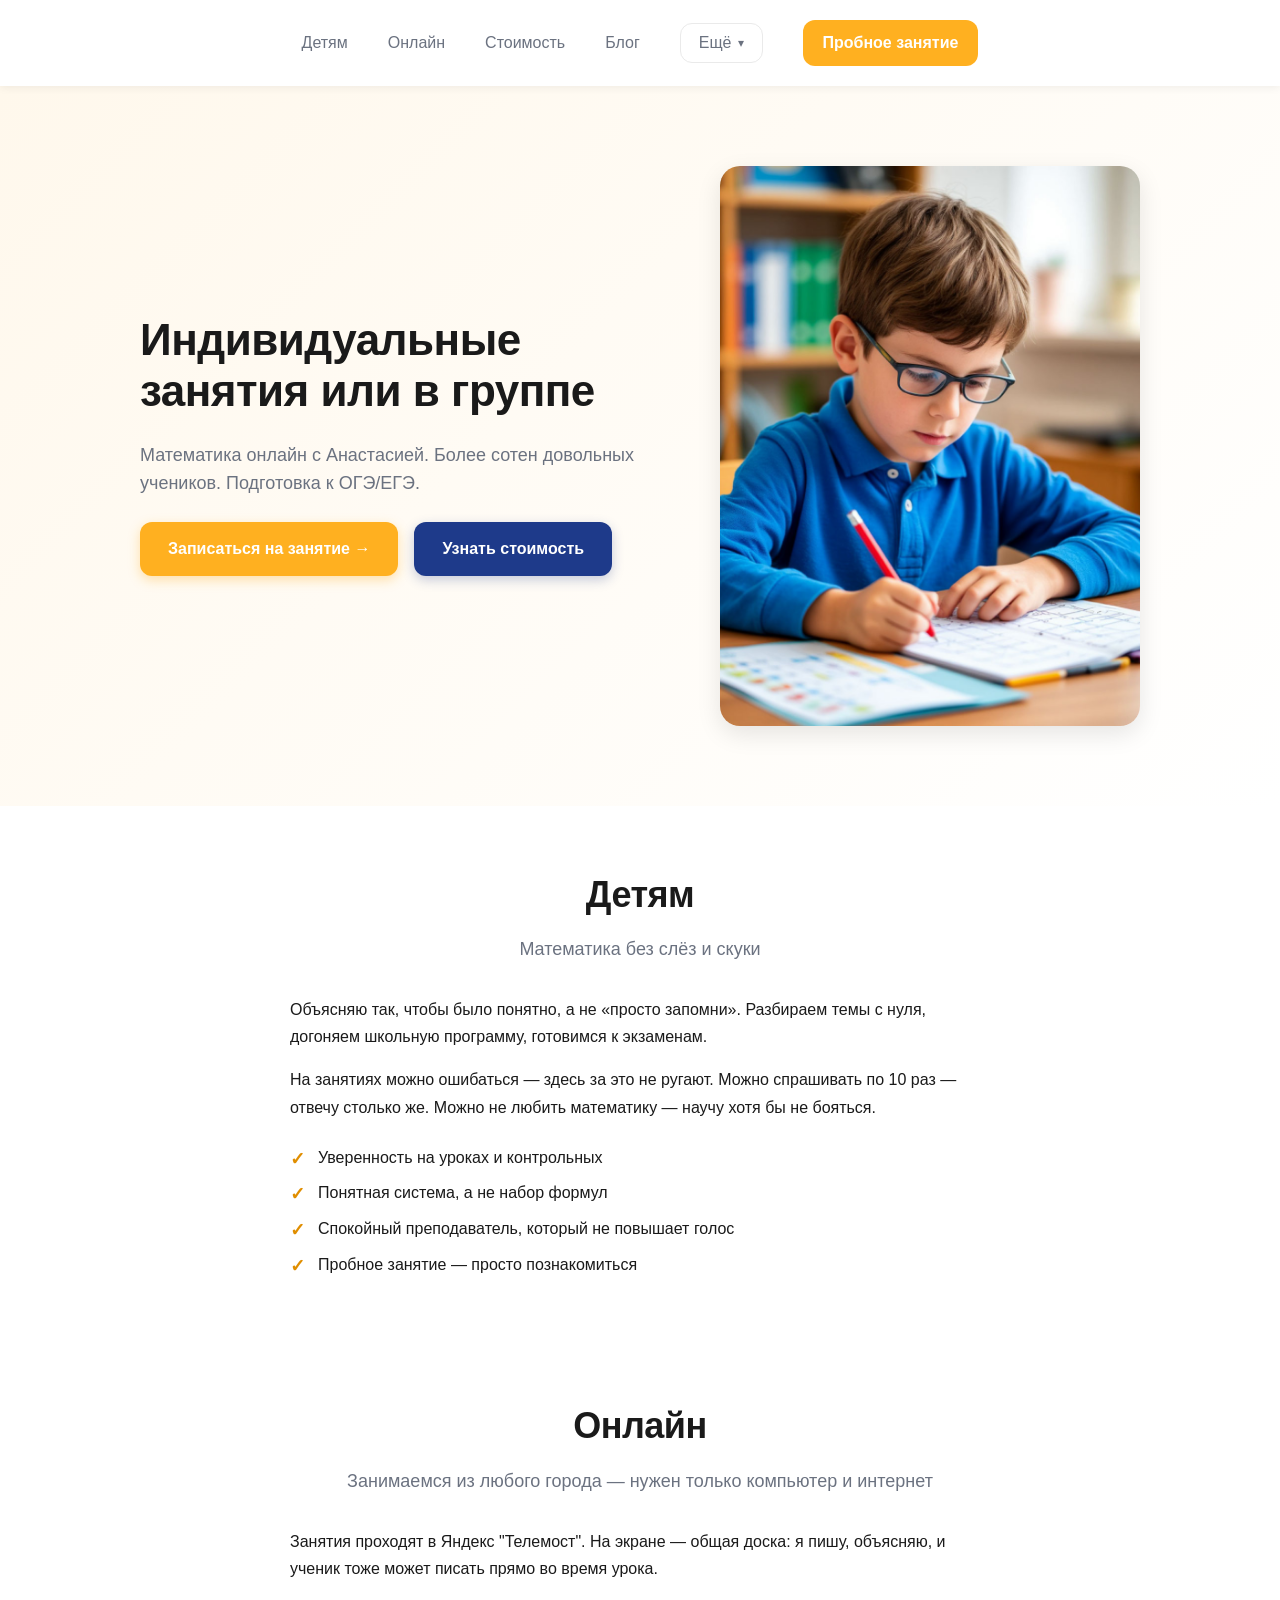
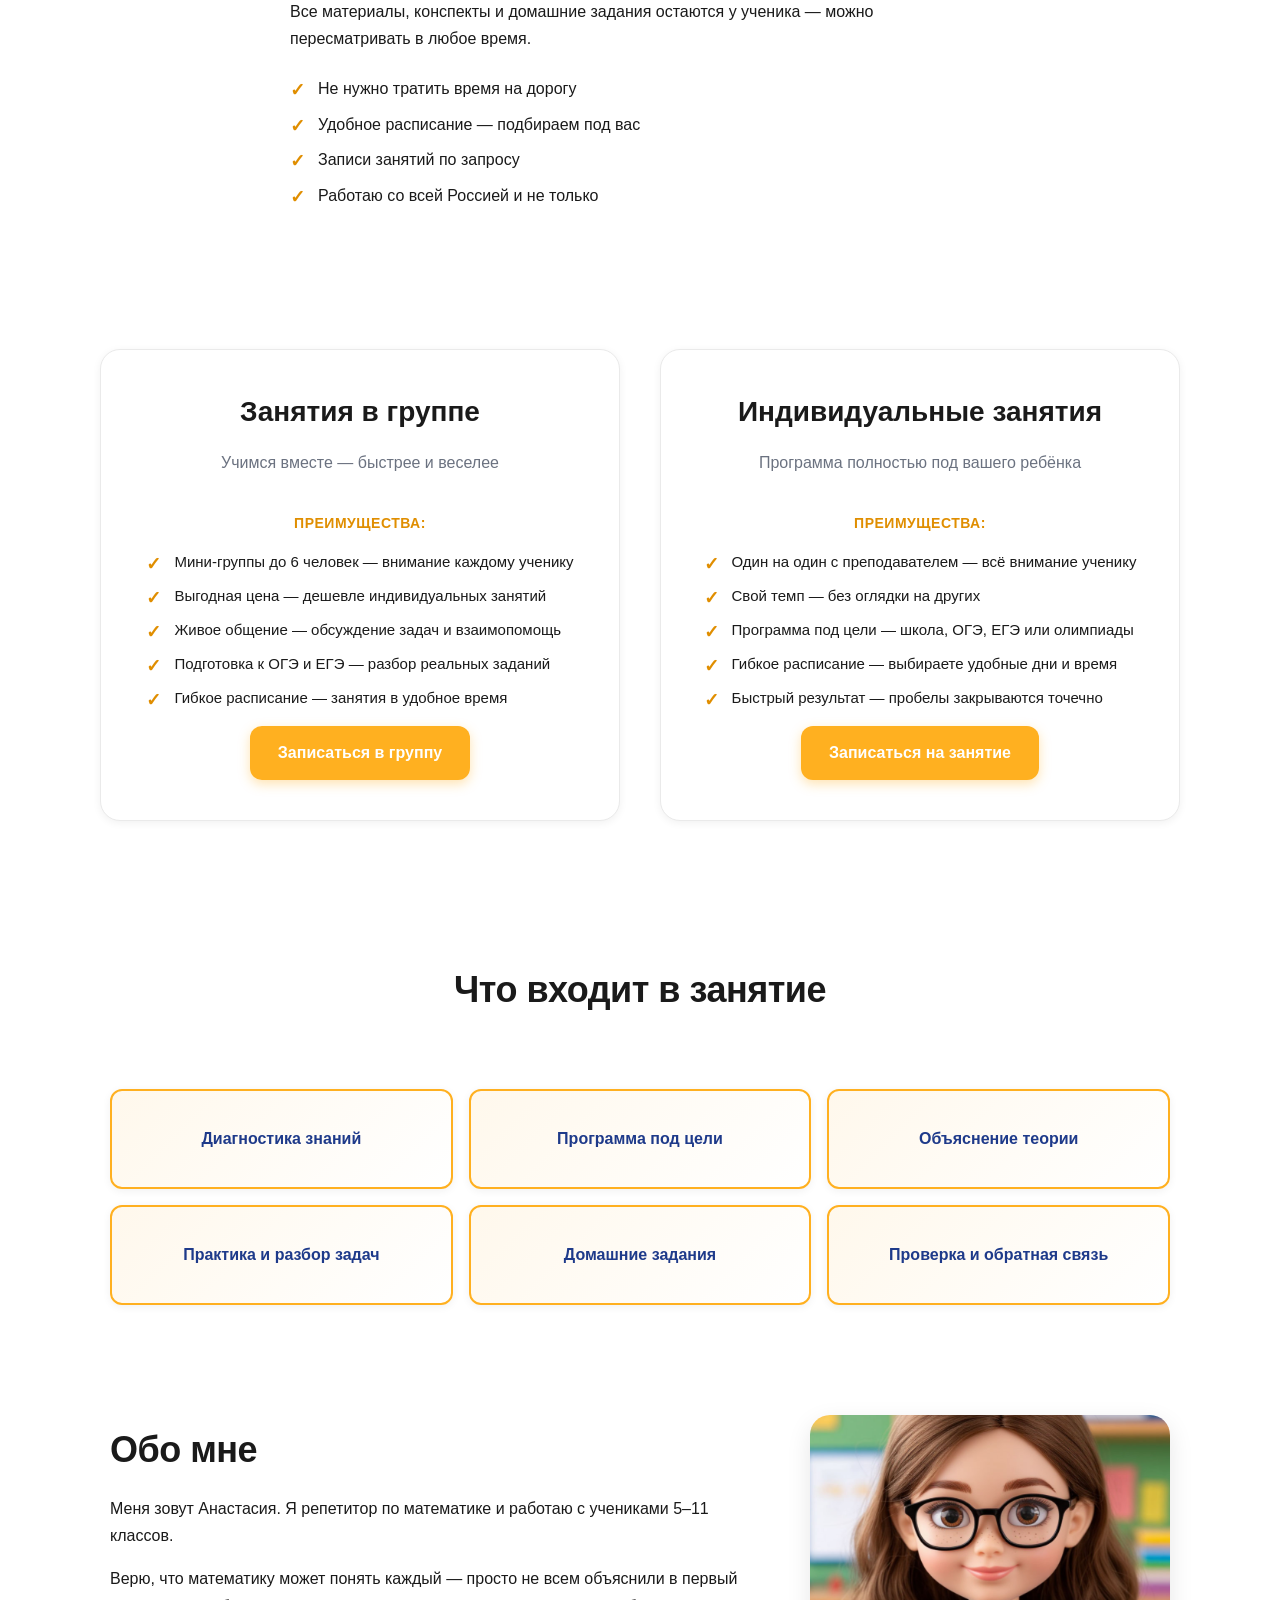
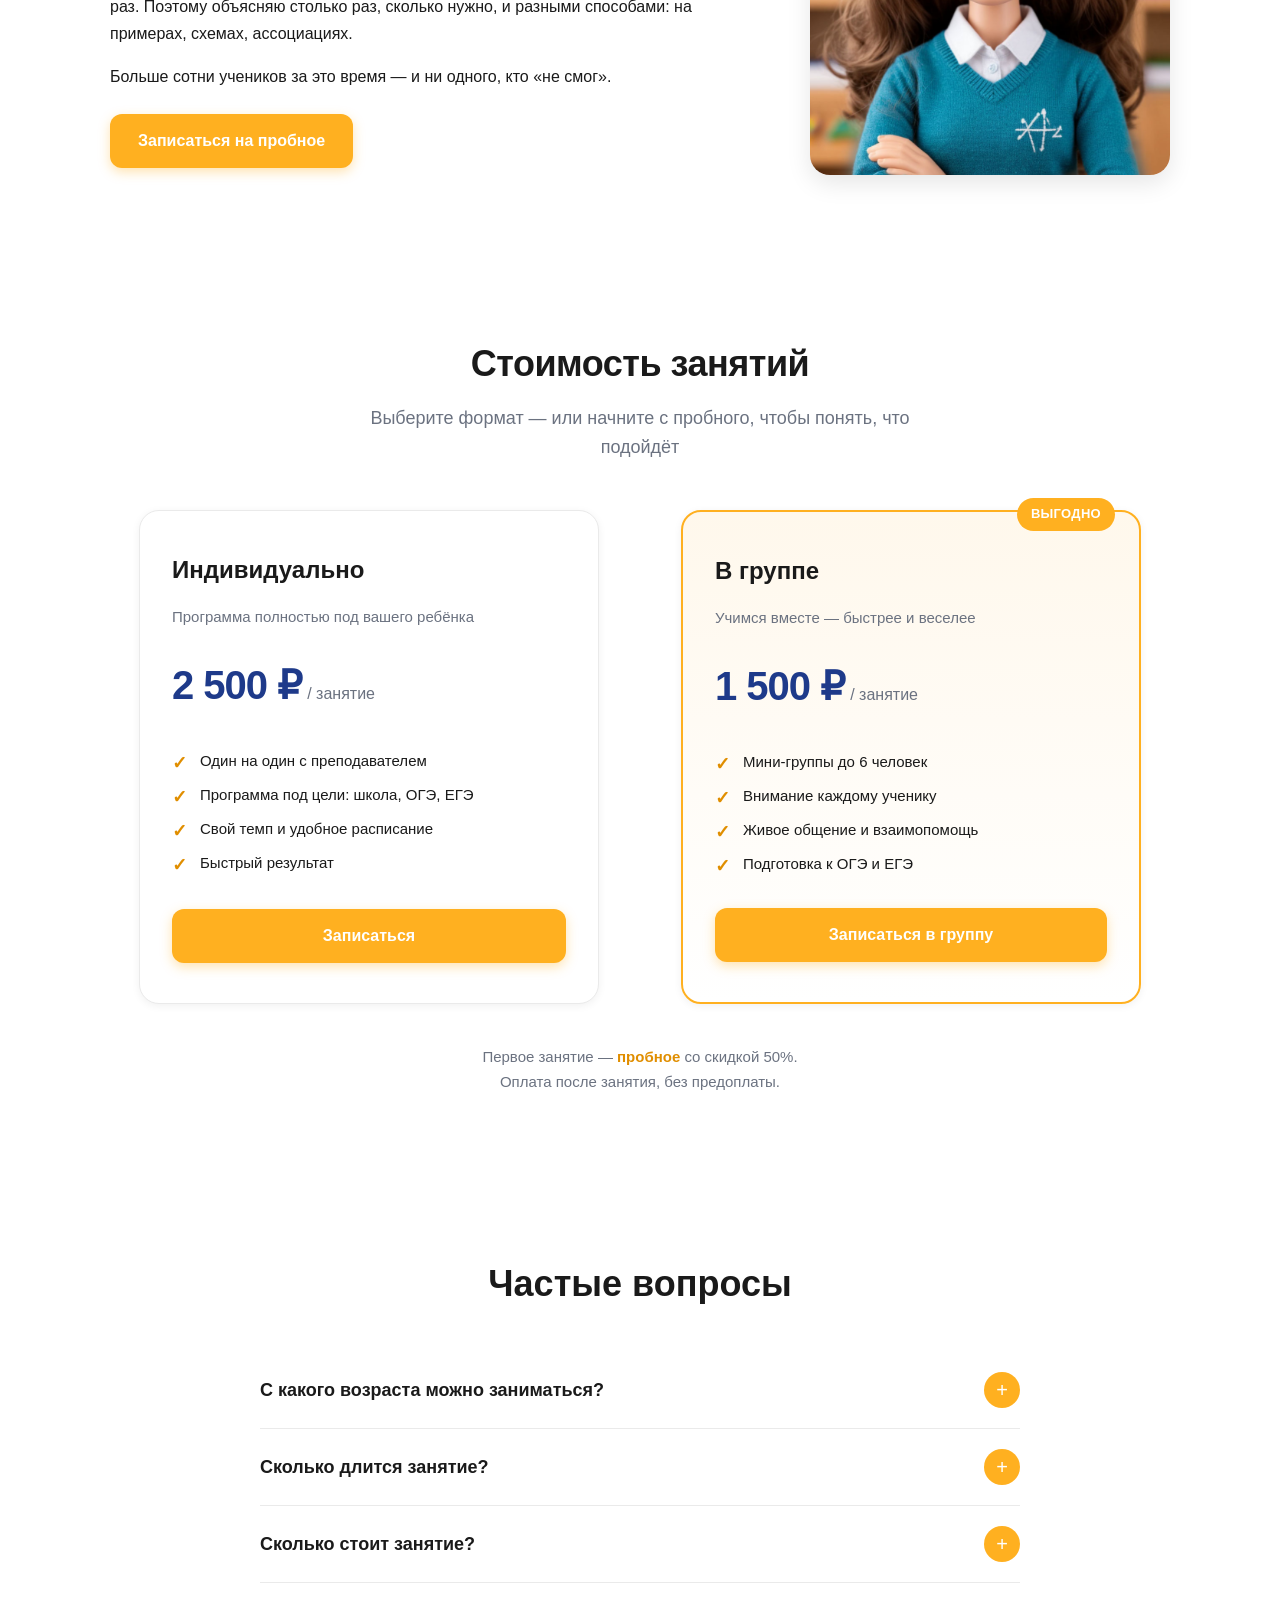
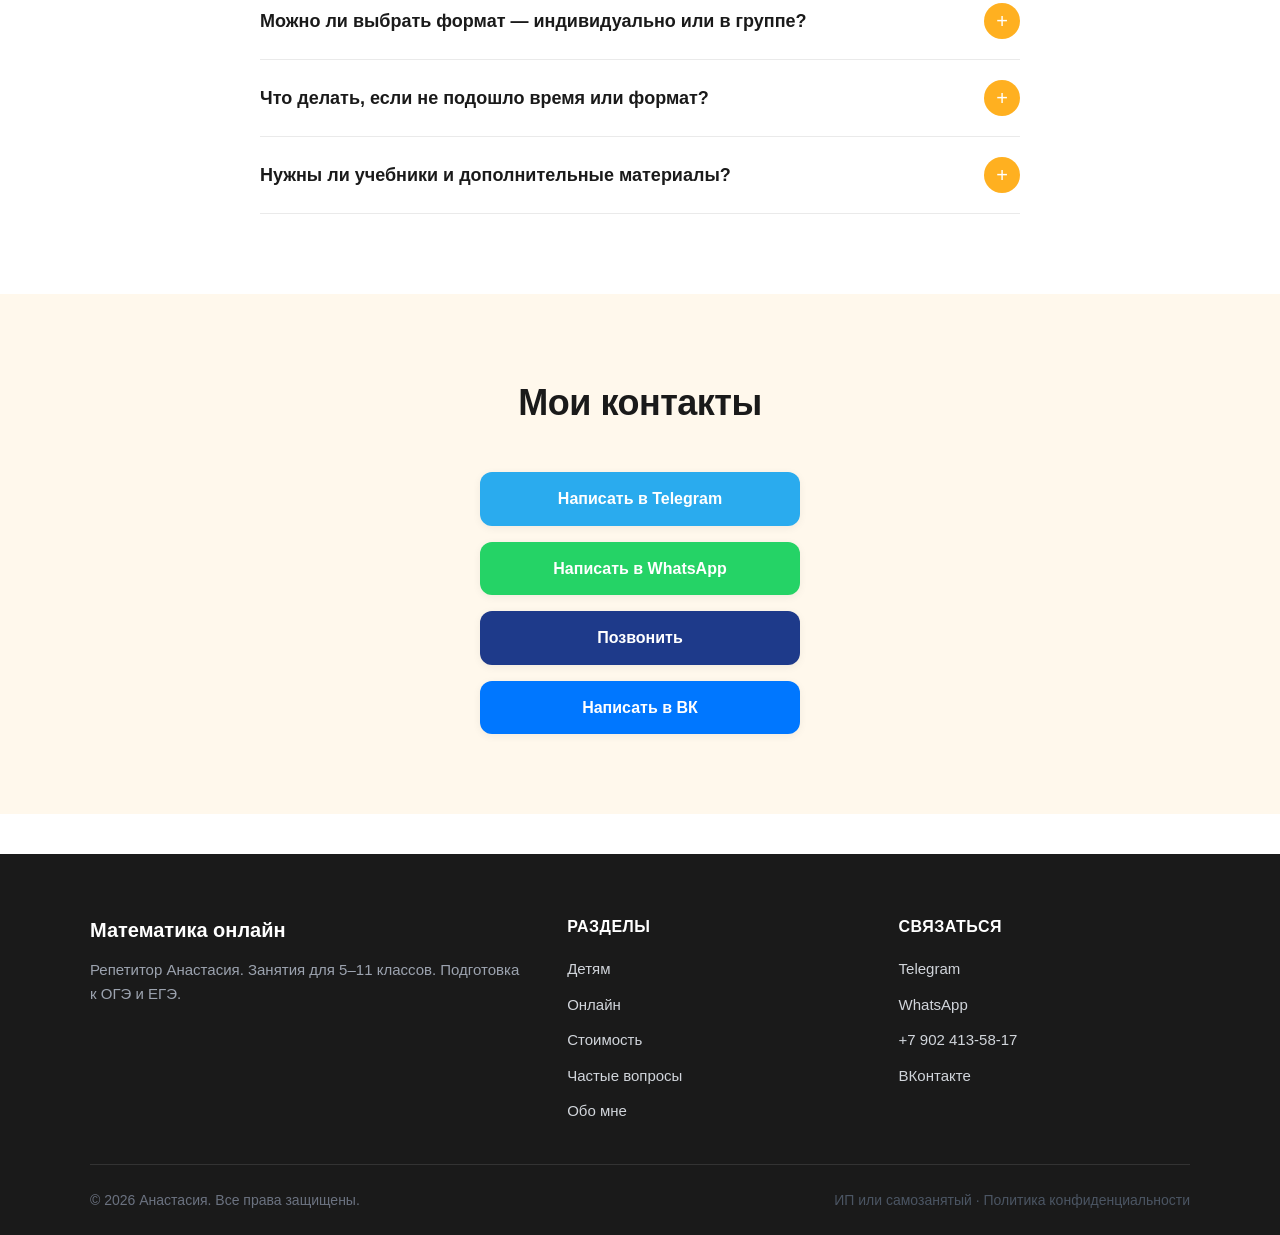
==== commit 16225112: "Update index.html" ====
--- a/index.html
+++ b/index.html
@@ -66,7 +66,7 @@
         <p class="section-lead">Занимаемся из любого города — нужен только компьютер и интернет</p>
 
         <div class="text-content">
-            <p>Занятия проходят в Zoom или Google Meet. На экране — общая доска: я пишу, объясняю, и ученик тоже может писать прямо во время урока.</p>
+            <p>Занятия проходят в Яндекс "Телемост". На экране — общая доска: я пишу, объясняю, и ученик тоже может писать прямо во время урока.</p>
             <p>Все материалы, конспекты и домашние задания остаются у ученика — можно пересматривать в любое время.</p>
 
             <ul class="benefits-list">
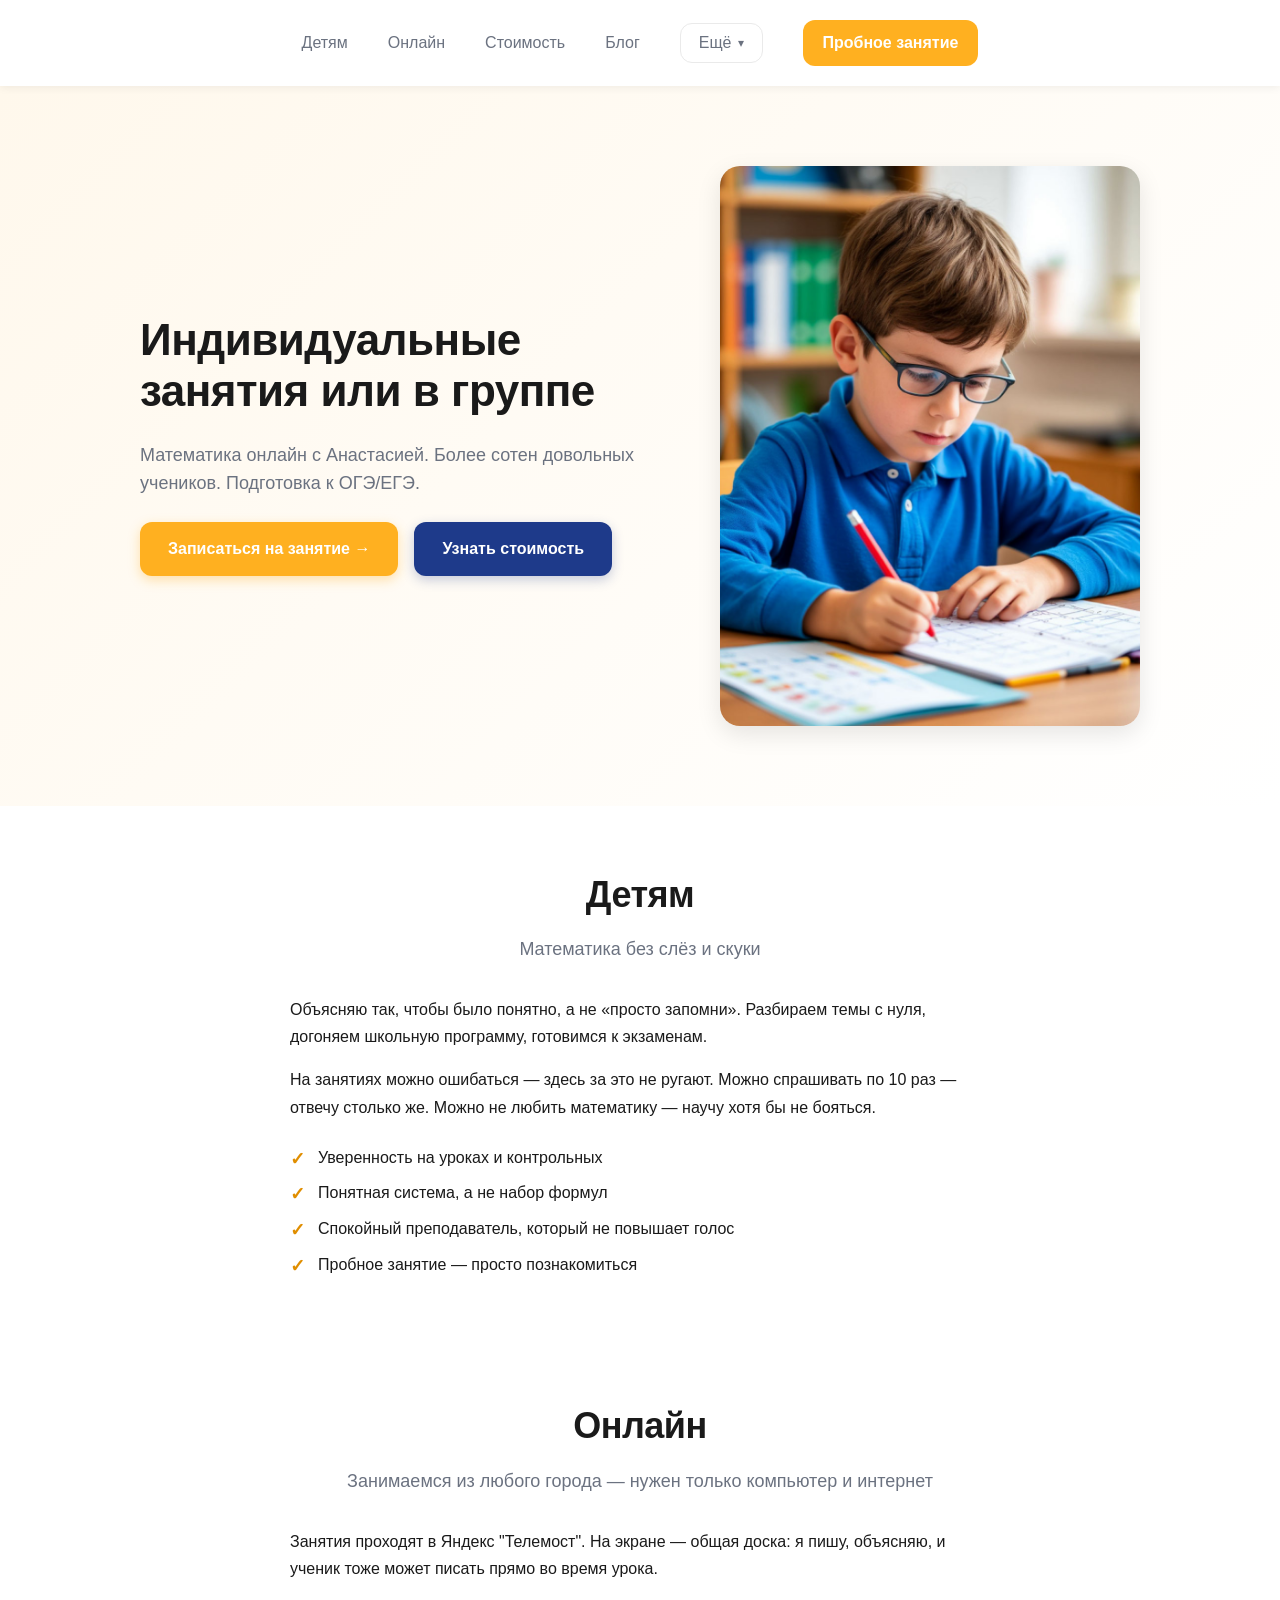
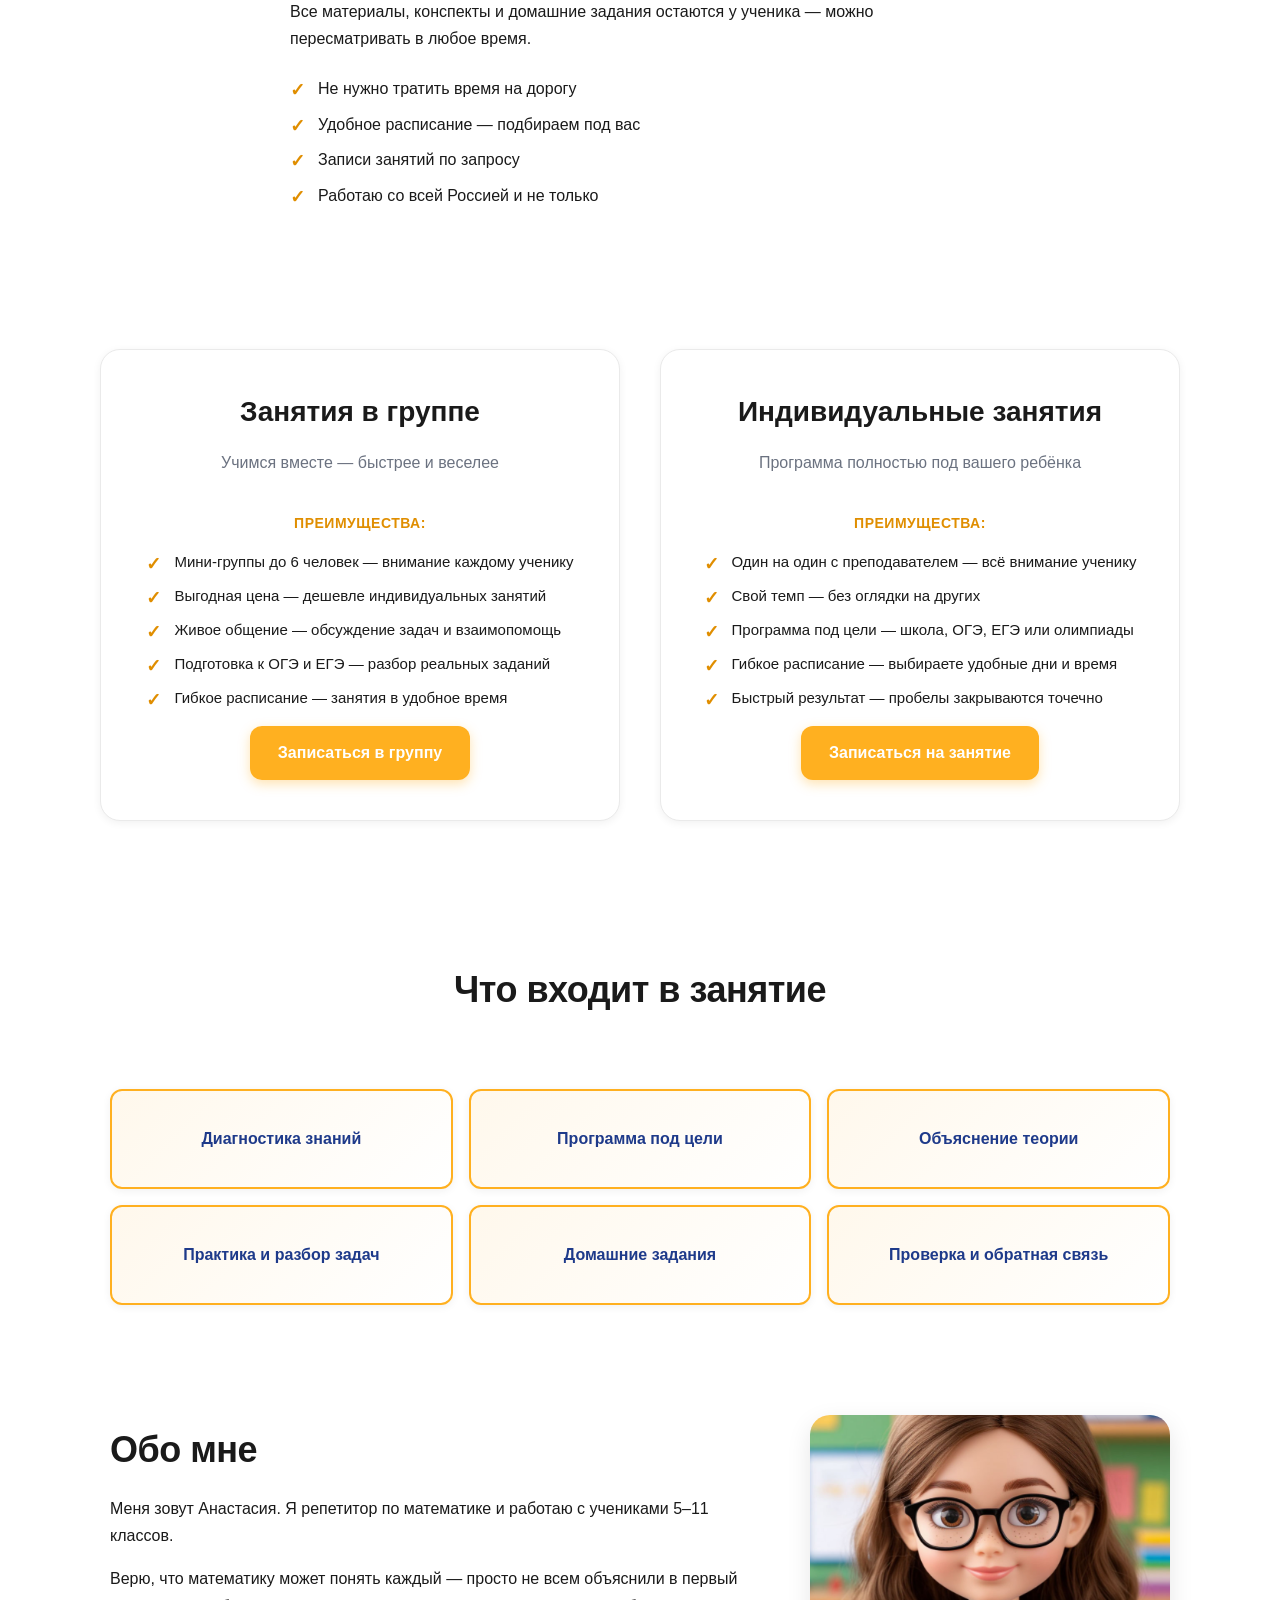
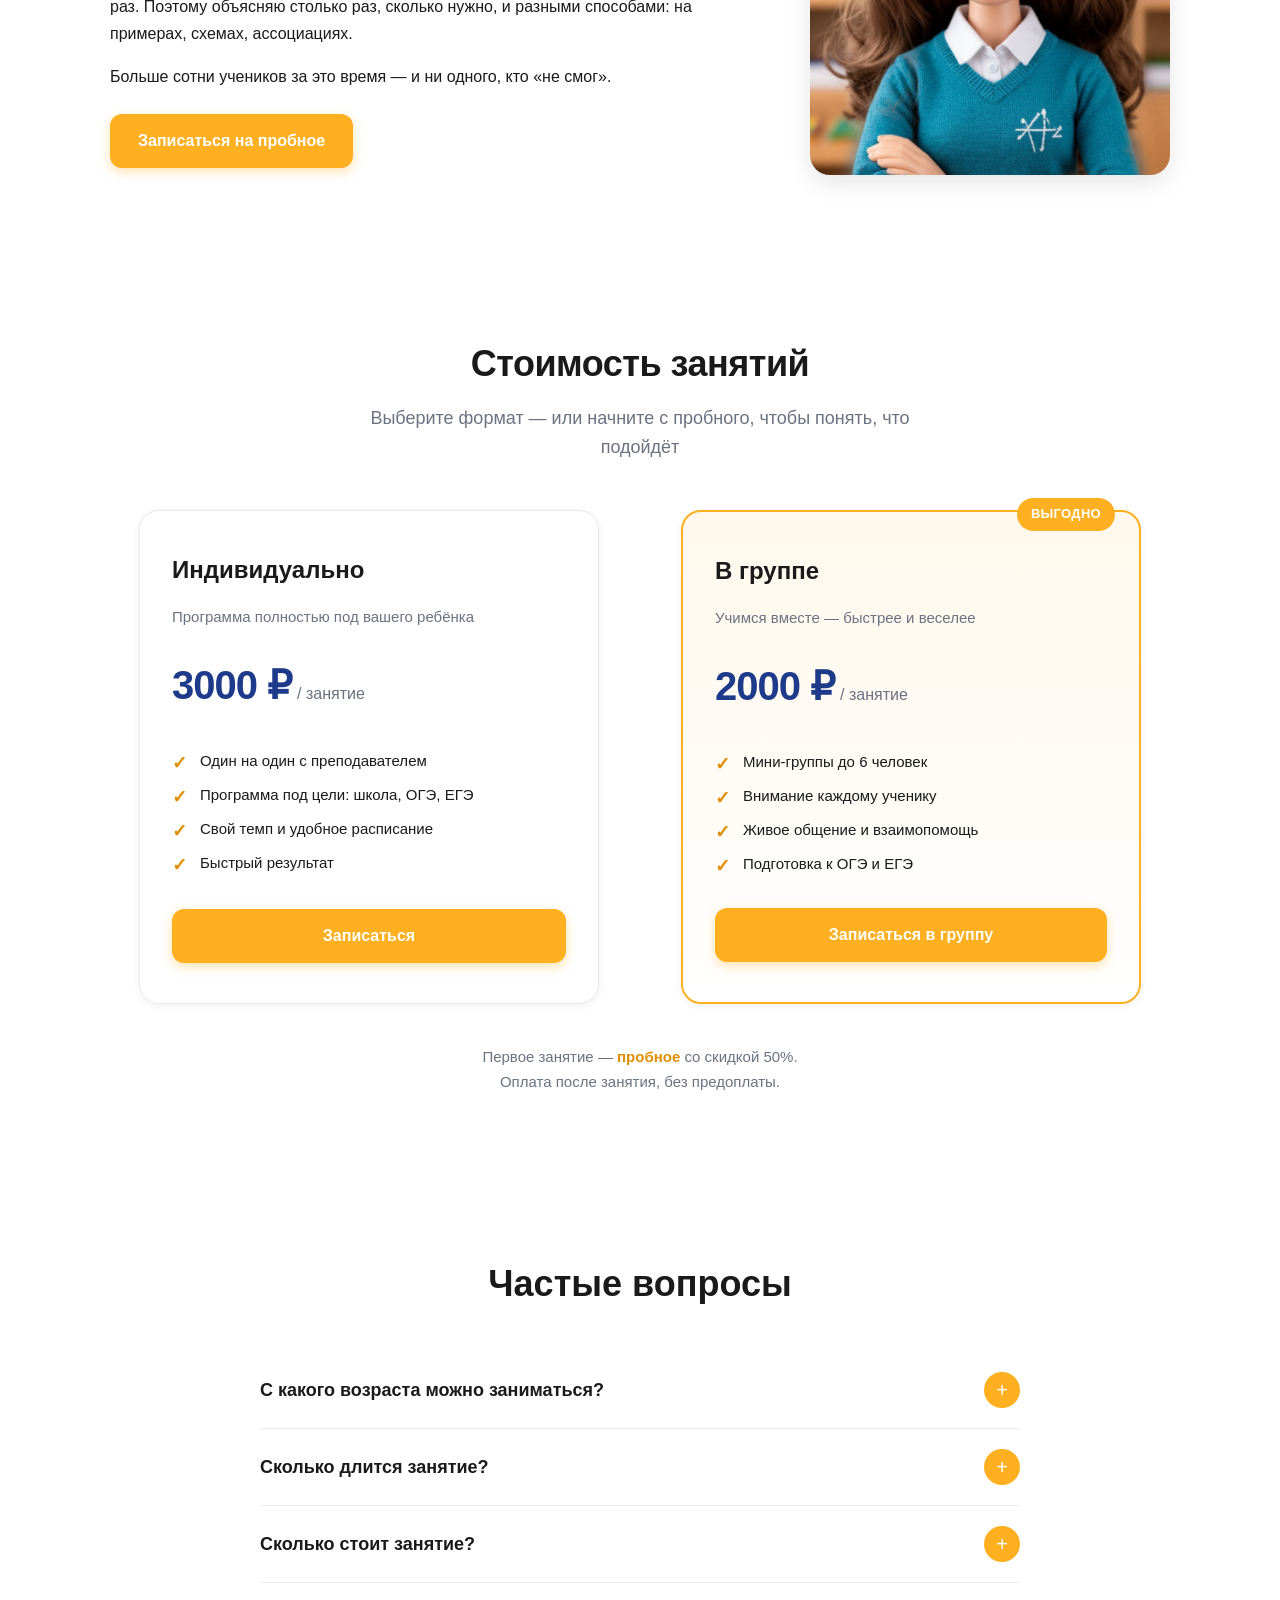
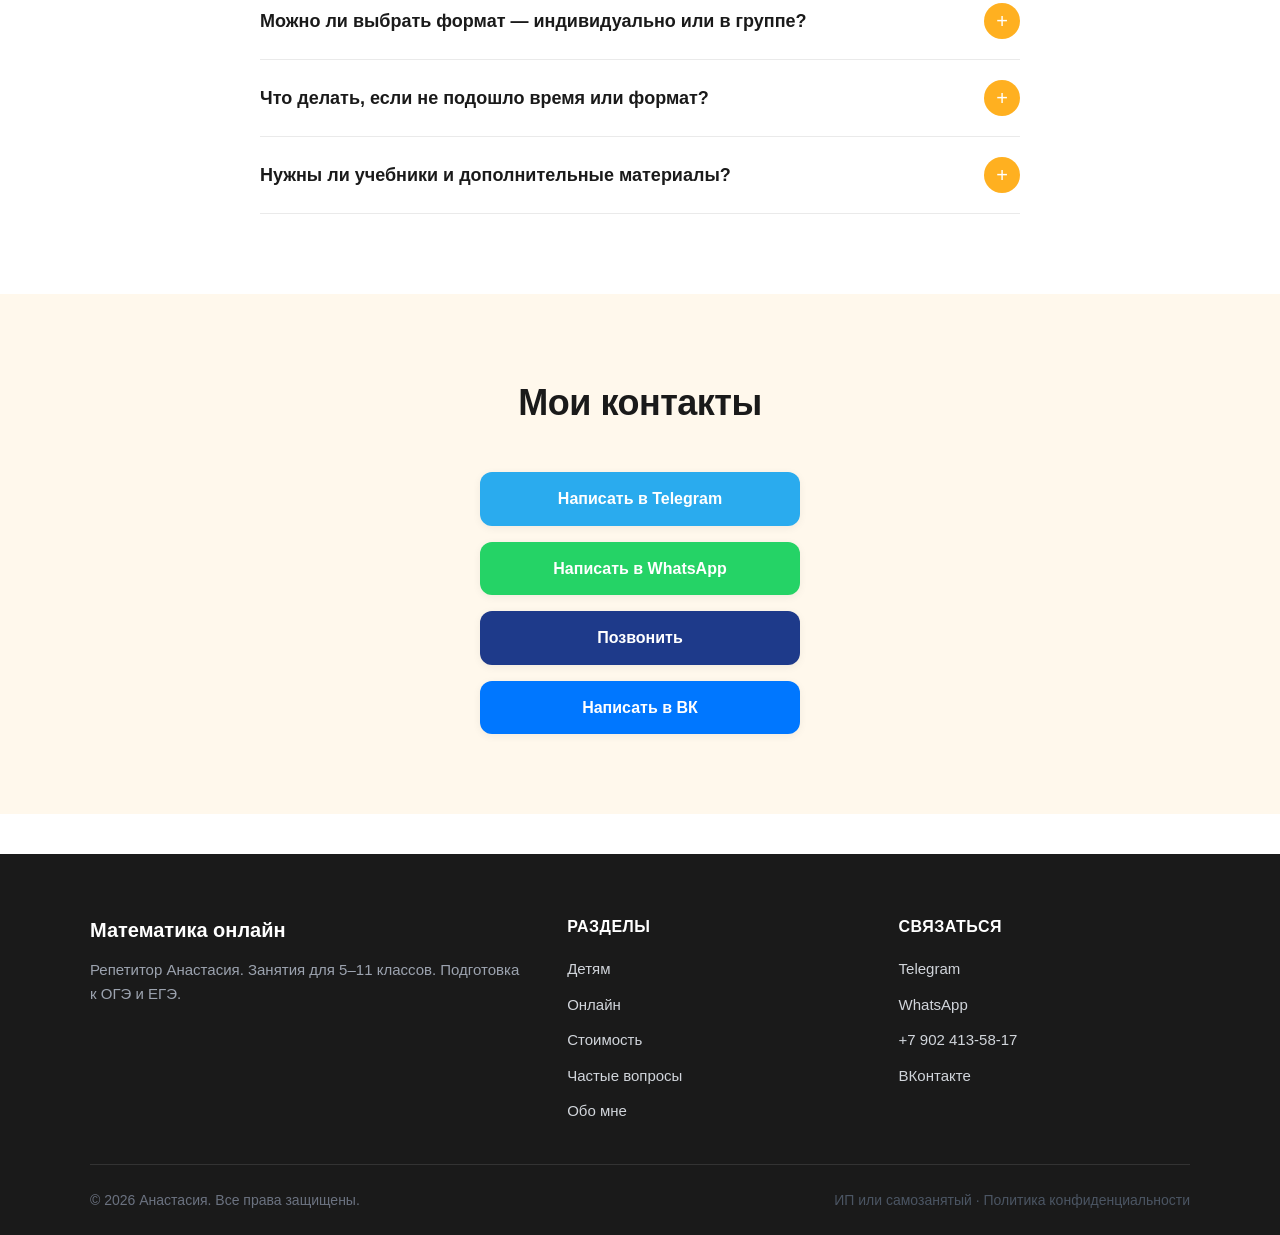
==== commit 0a131b59: "Update index.html" ====
--- a/index.html
+++ b/index.html
@@ -145,7 +145,7 @@
                 <p class="price-desc">Программа полностью под вашего ребёнка</p>
 
                 <div class="price">
-                    <span class="price-value">2 500 ₽</span>
+                    <span class="price-value">3000 ₽</span>
                     <span class="price-unit">/ занятие</span>
                 </div>
 
@@ -165,7 +165,7 @@
                 <p class="price-desc">Учимся вместе — быстрее и веселее</p>
 
                 <div class="price">
-                    <span class="price-value">1 500 ₽</span>
+                    <span class="price-value">2000 ₽</span>
                     <span class="price-unit">/ занятие</span>
                 </div>
 
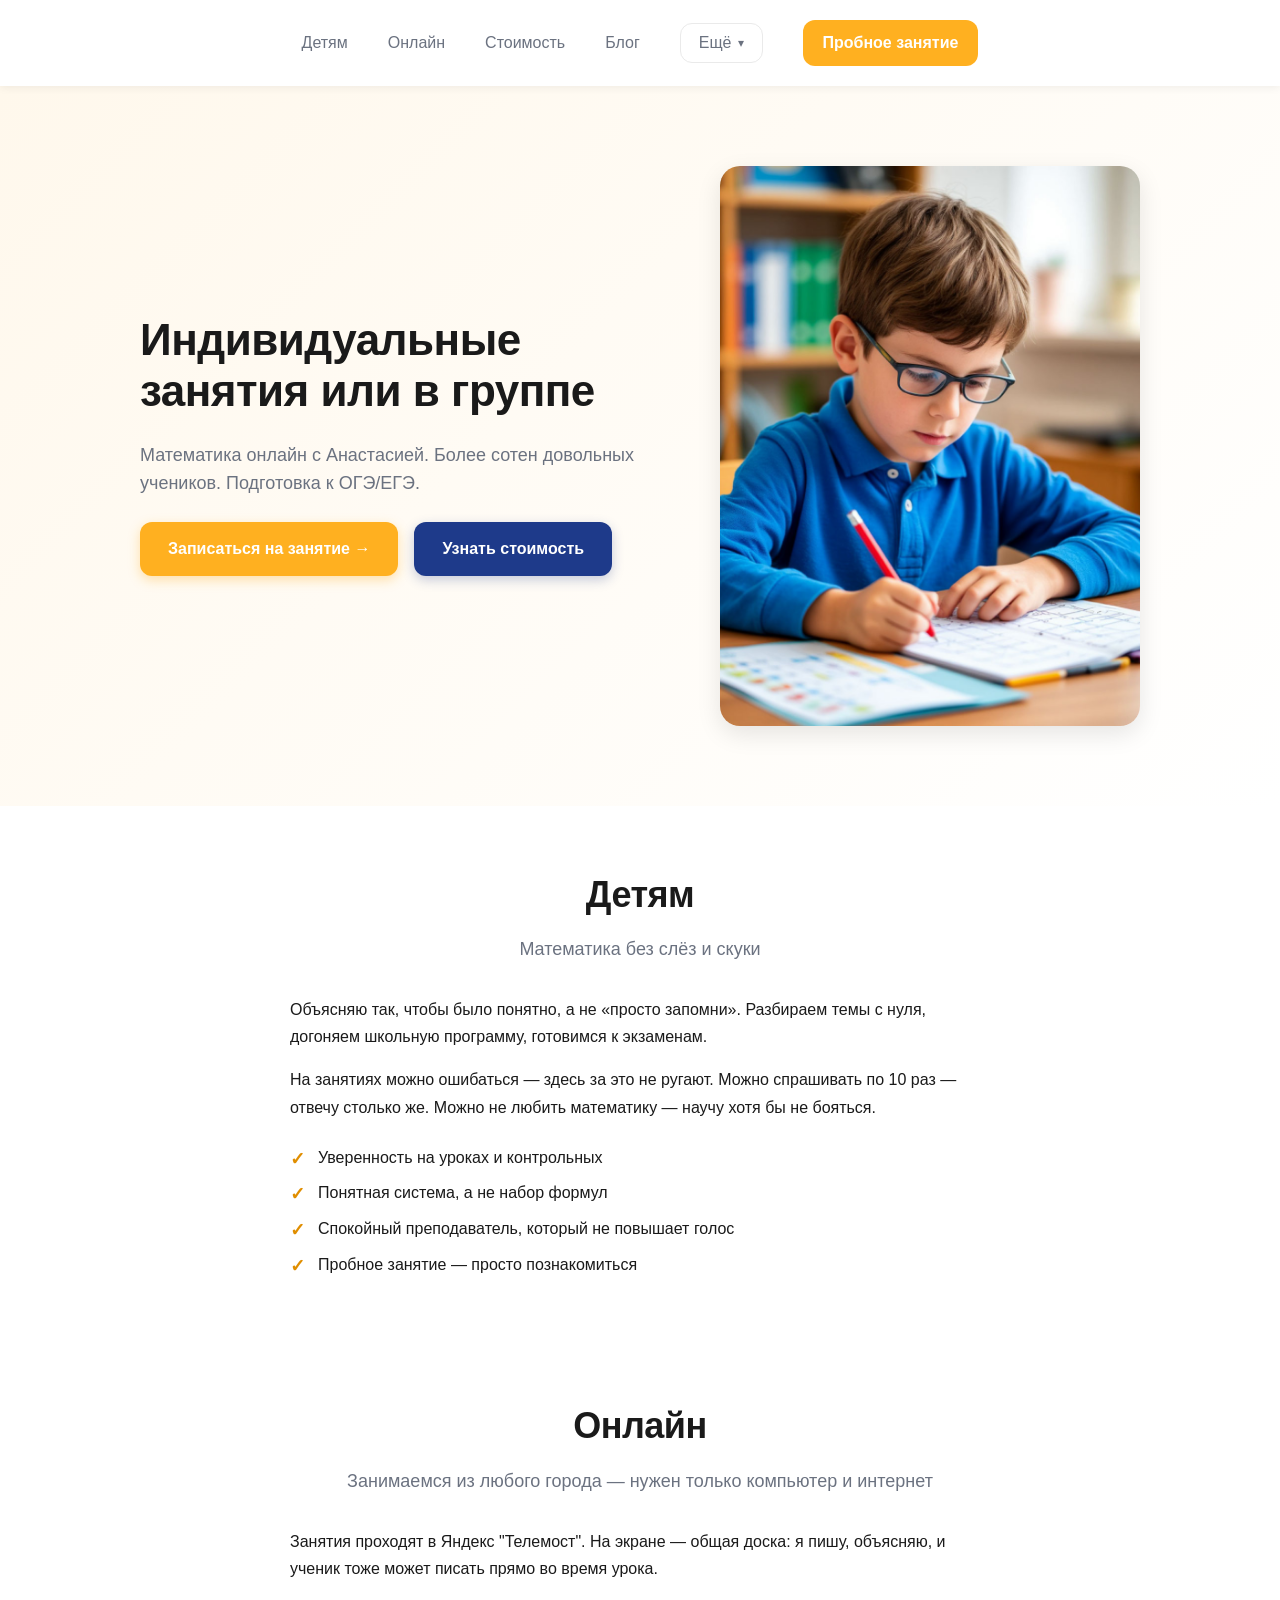
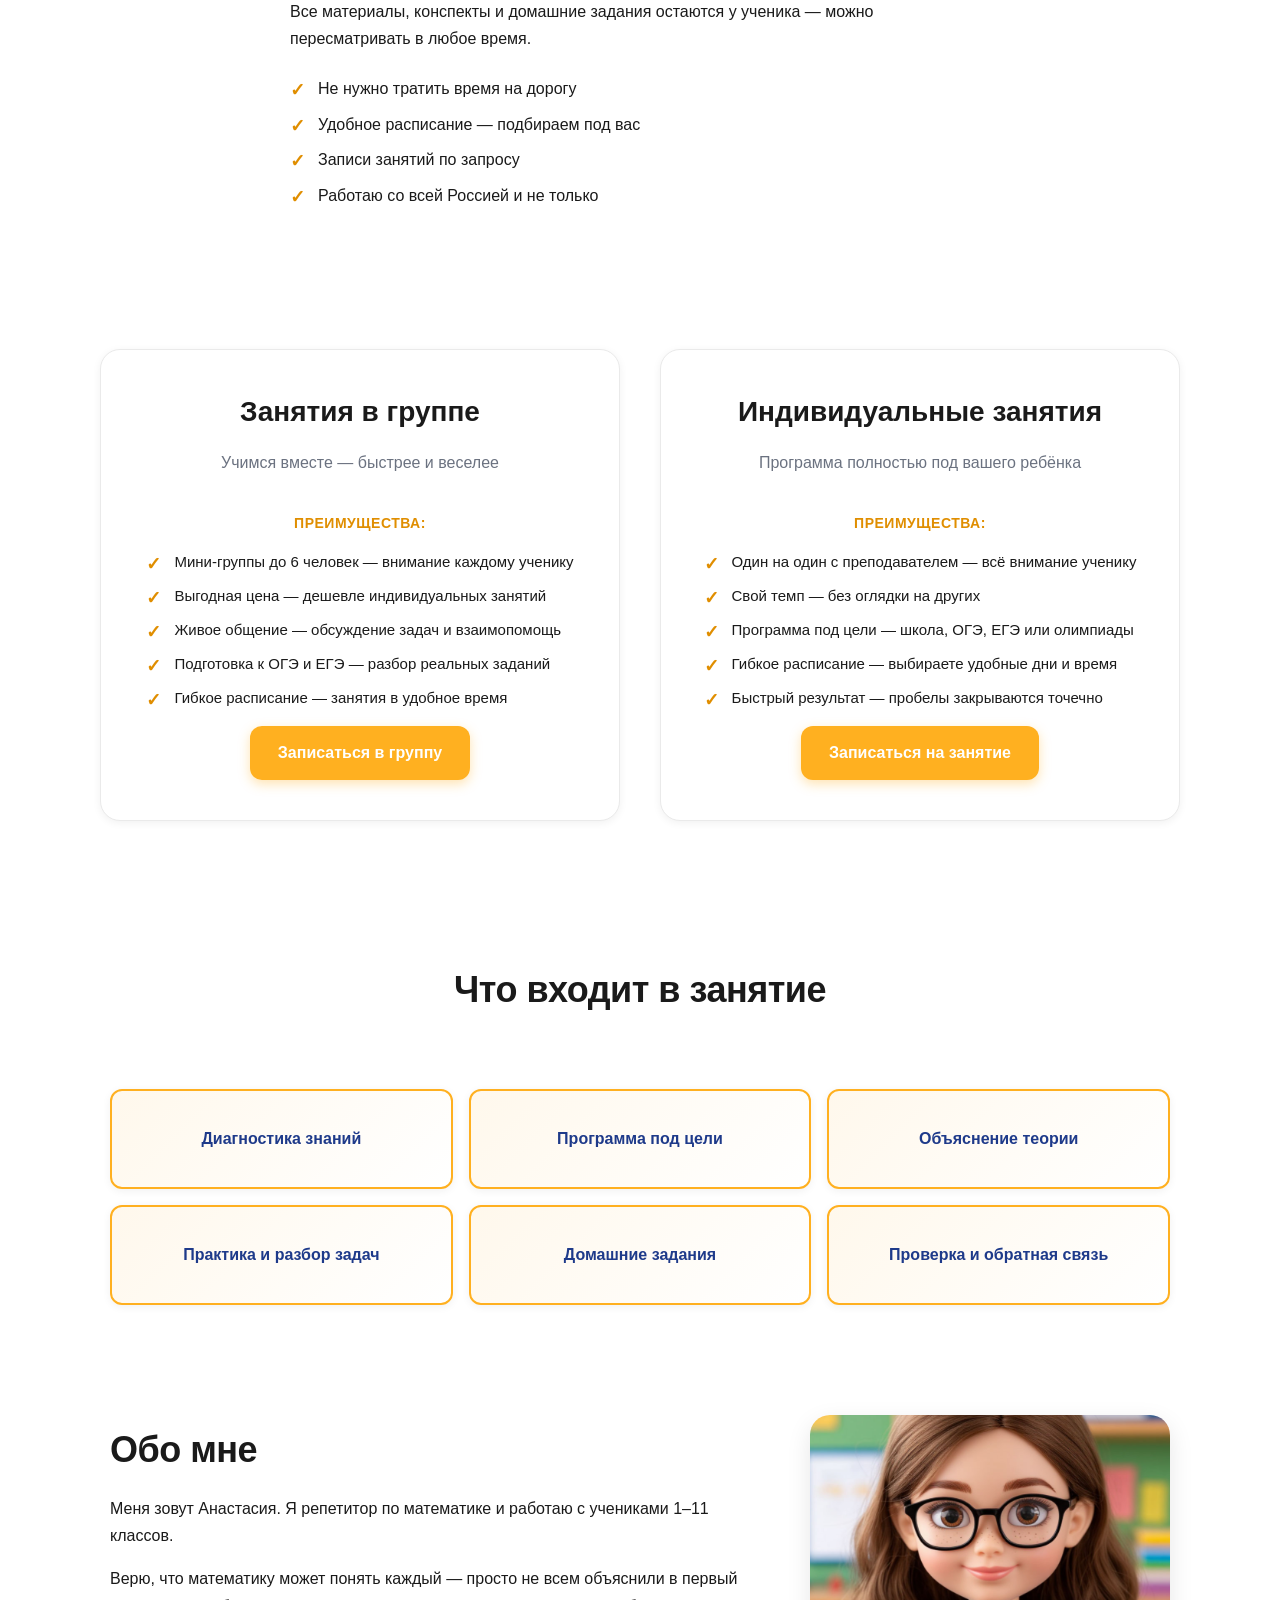
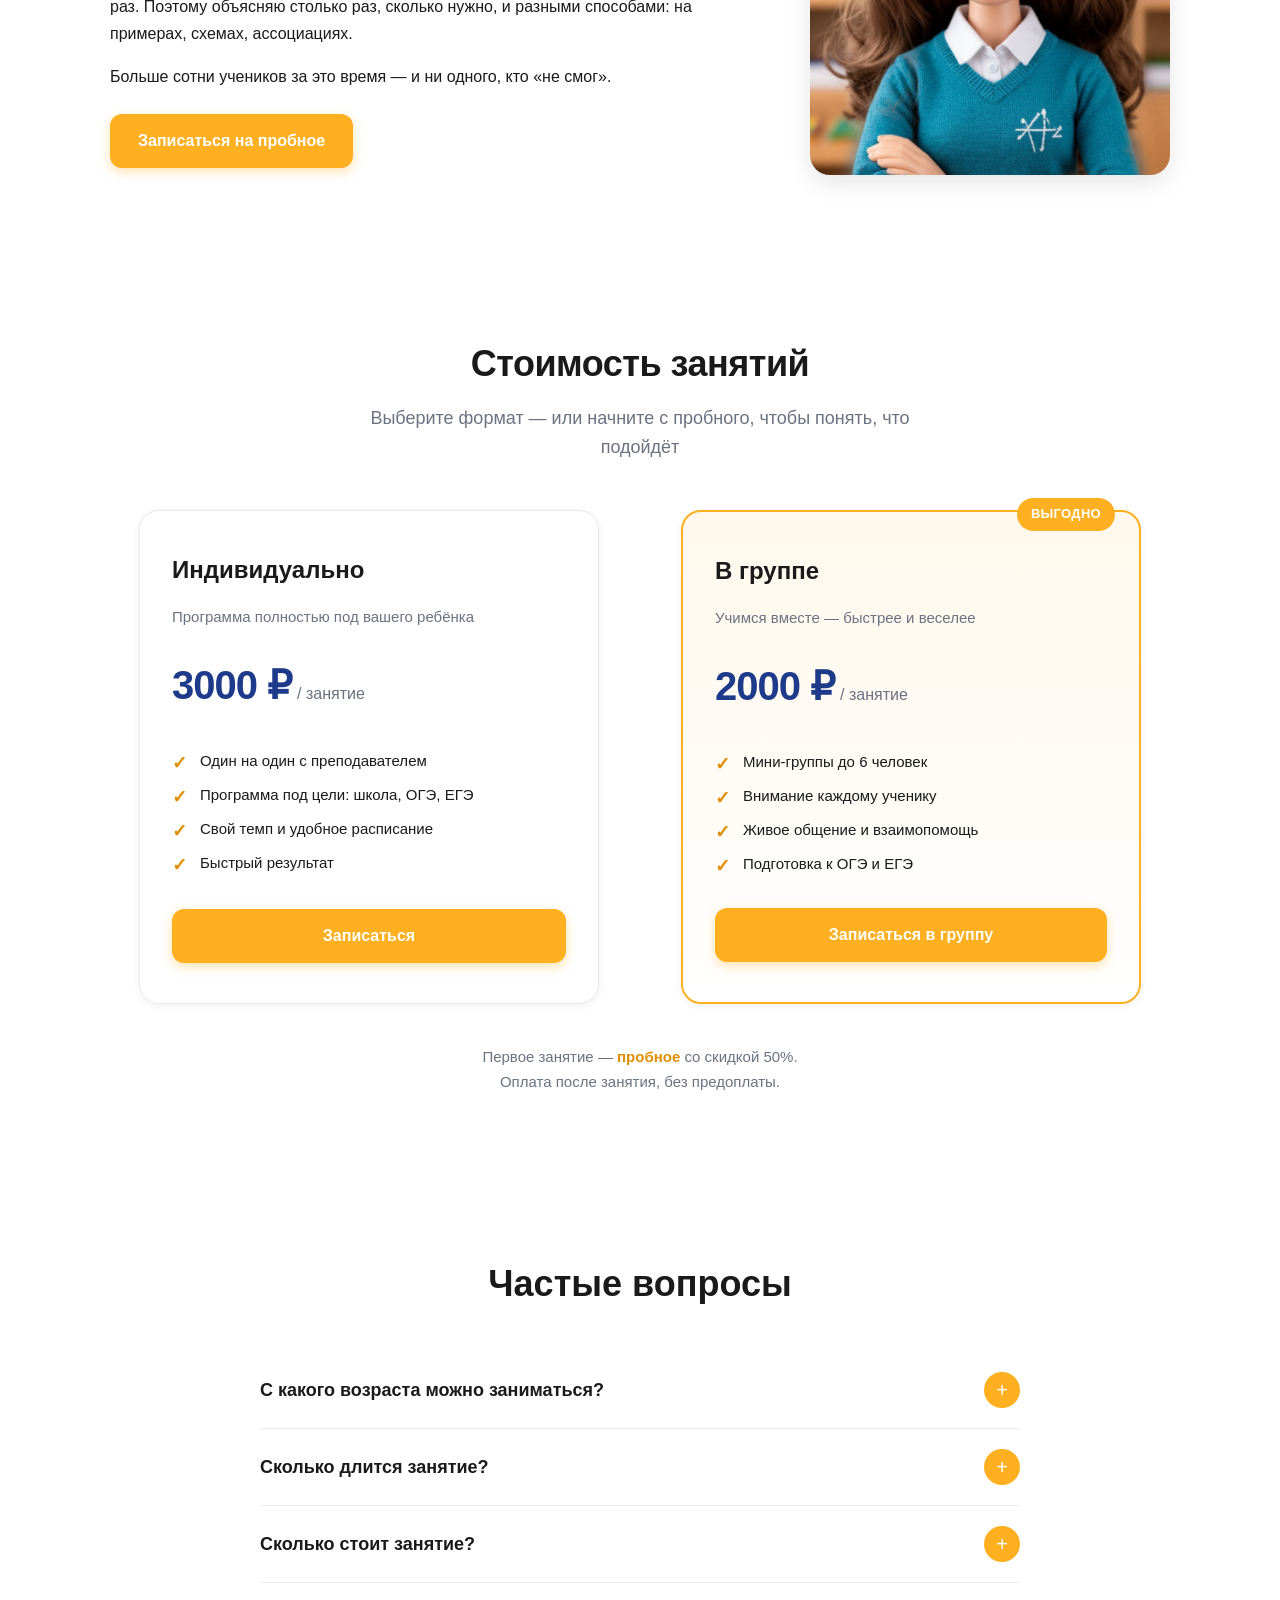
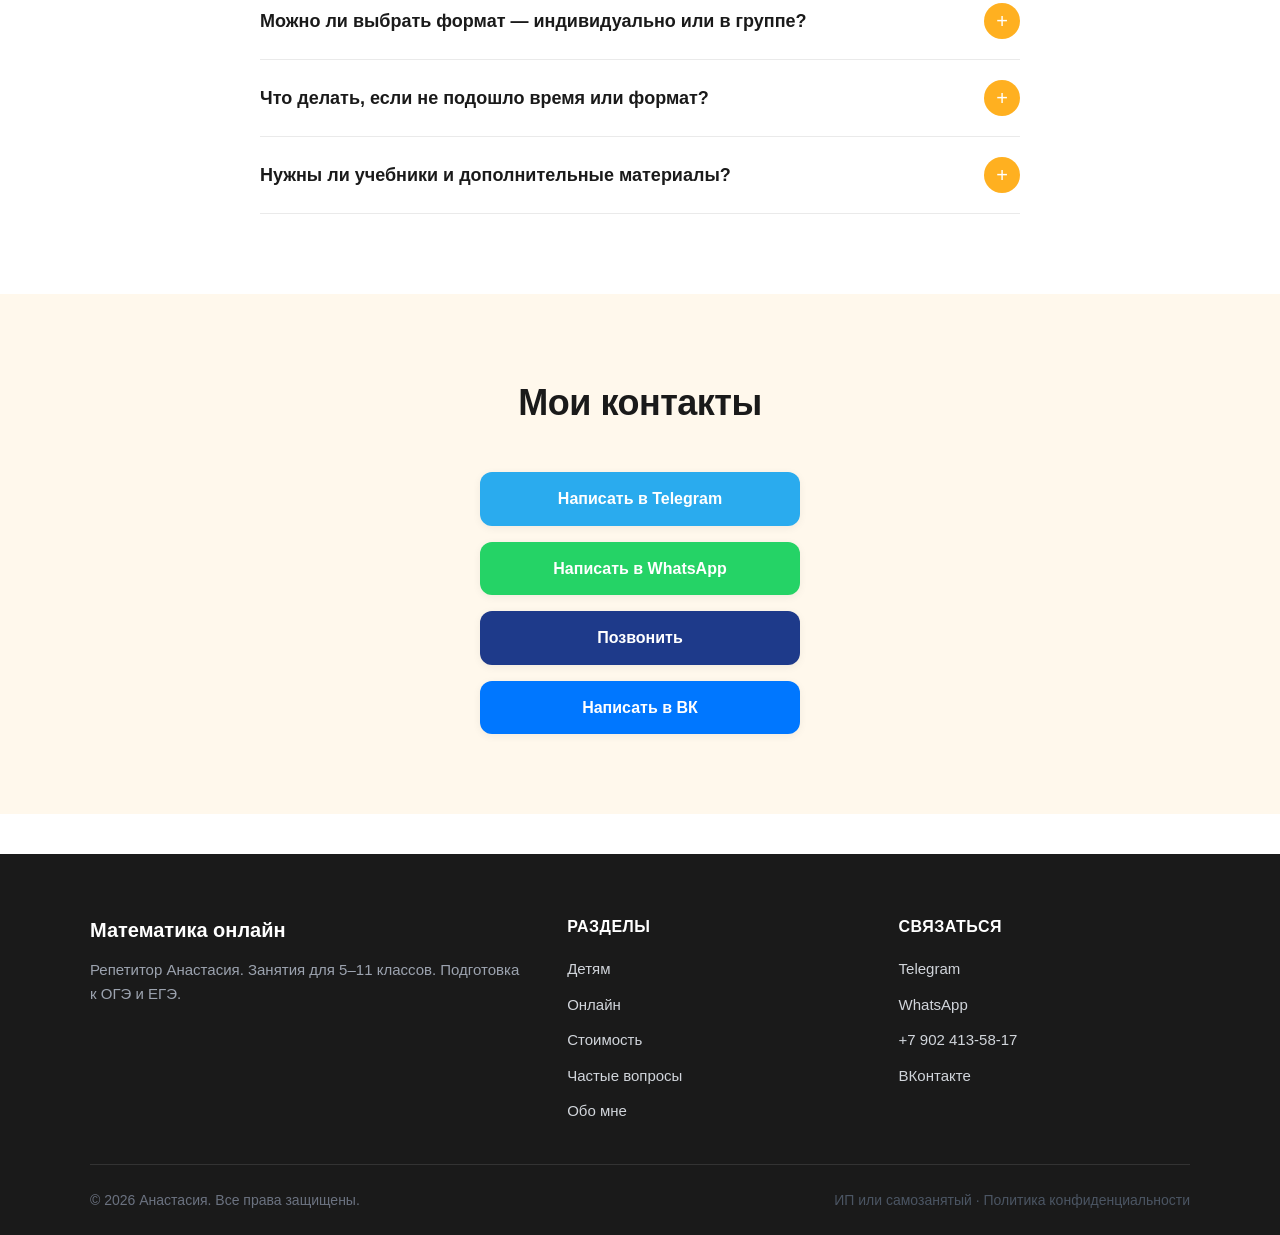
==== commit 8161b69a: "Update index.html" ====
--- a/index.html
+++ b/index.html
@@ -125,7 +125,7 @@
         <div class="about-content">
             <div class="about-text">
                 <h2>Обо мне</h2>
-                <p>Меня зовут Анастасия. Я репетитор по математике и работаю с учениками 5–11 классов.</p>
+                <p>Меня зовут Анастасия. Я репетитор по математике и работаю с учениками 1–11 классов.</p>
                 <p>Верю, что математику может понять каждый — просто не всем объяснили в первый раз. Поэтому объясняю столько раз, сколько нужно, и разными способами: на примерах, схемах, ассоциациях.</p>
                 <p>Больше сотни учеников за это время — и ни одного, кто «не смог».</p>
                 <a href="#contacts" class="btn-primary">Записаться на пробное</a>
@@ -195,7 +195,7 @@
                 <h3>С какого возраста можно заниматься?</h3>
                 <button class="faq-toggle">+</button>
             </div>
-            <p class="faq-answer">Занимаюсь с учениками 5–11 классов. Для младших школьников (1–4 класс) тоже есть программа, но лучше написать мне — обсудим индивидуально.</p>
+            <p class="faq-answer">Занимаюсь с учениками 1–11 классов. </p>
         </div>
 
         <div class="faq-item">
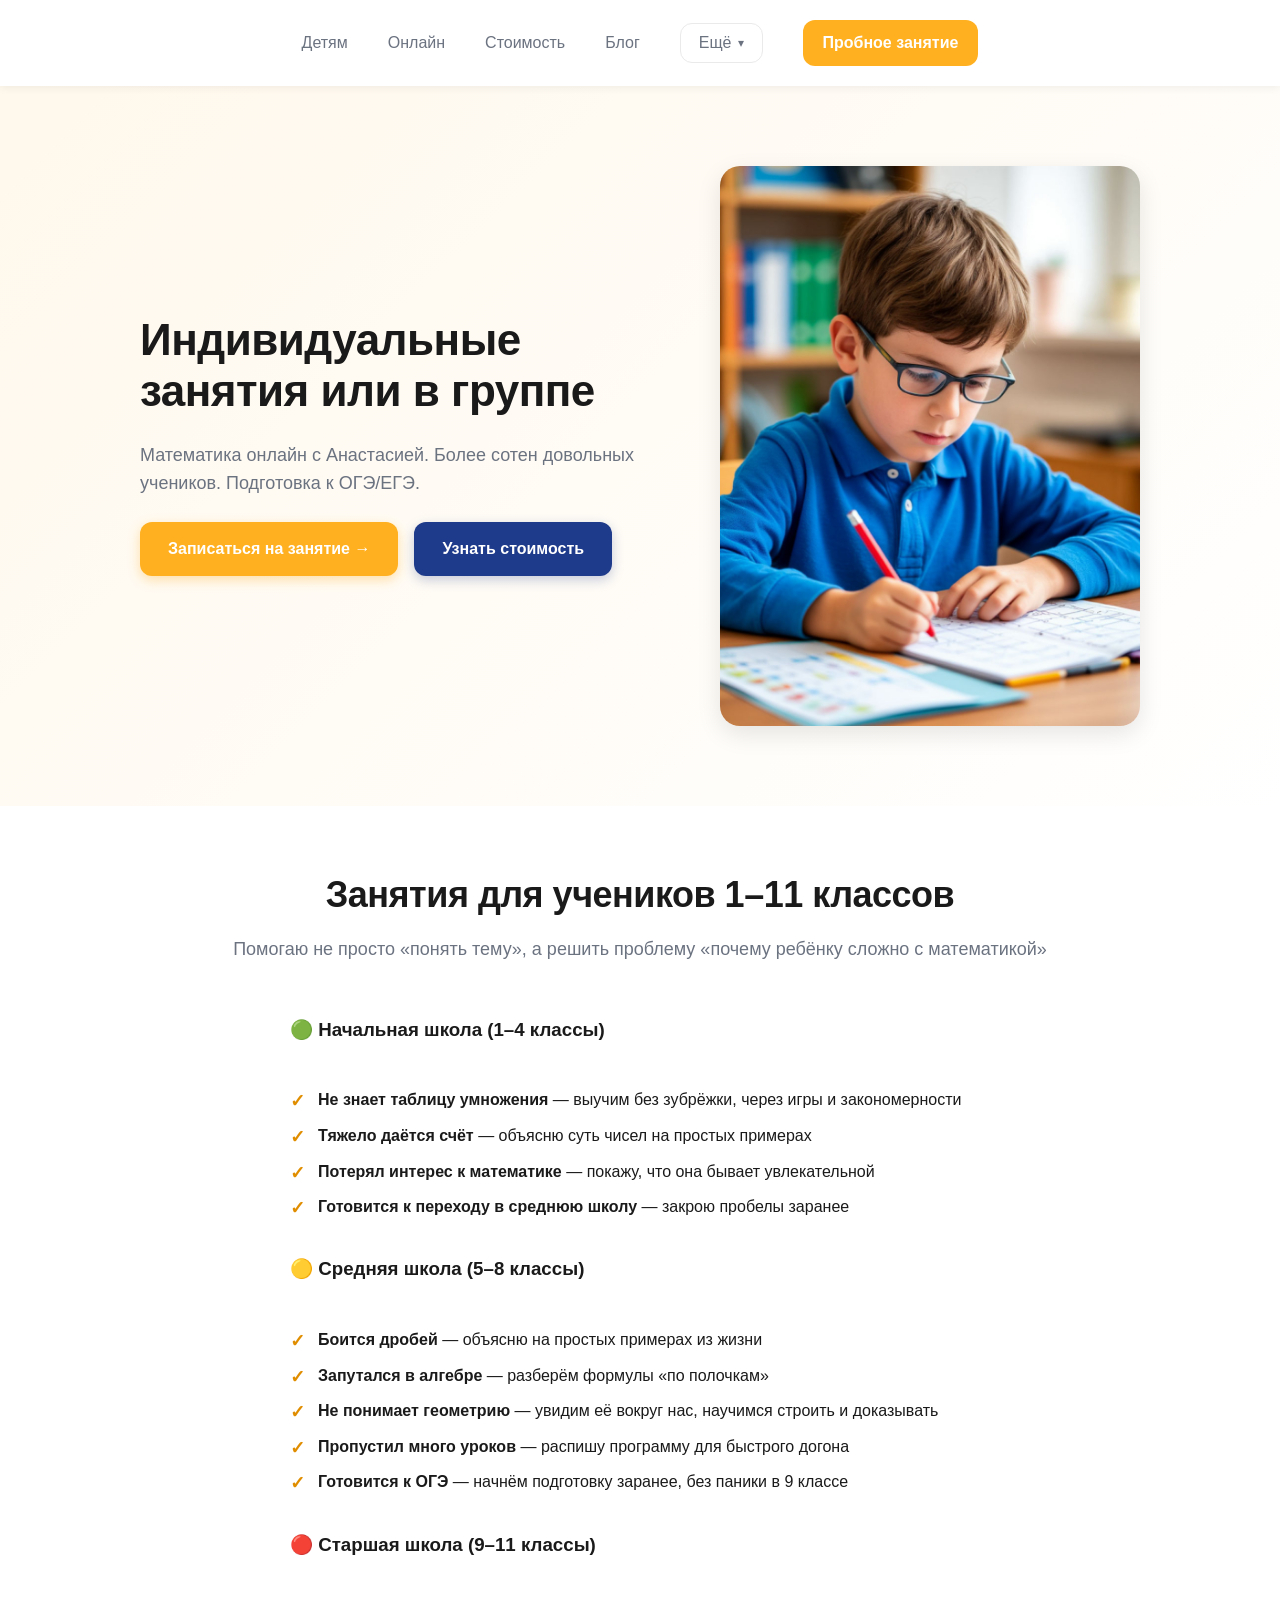
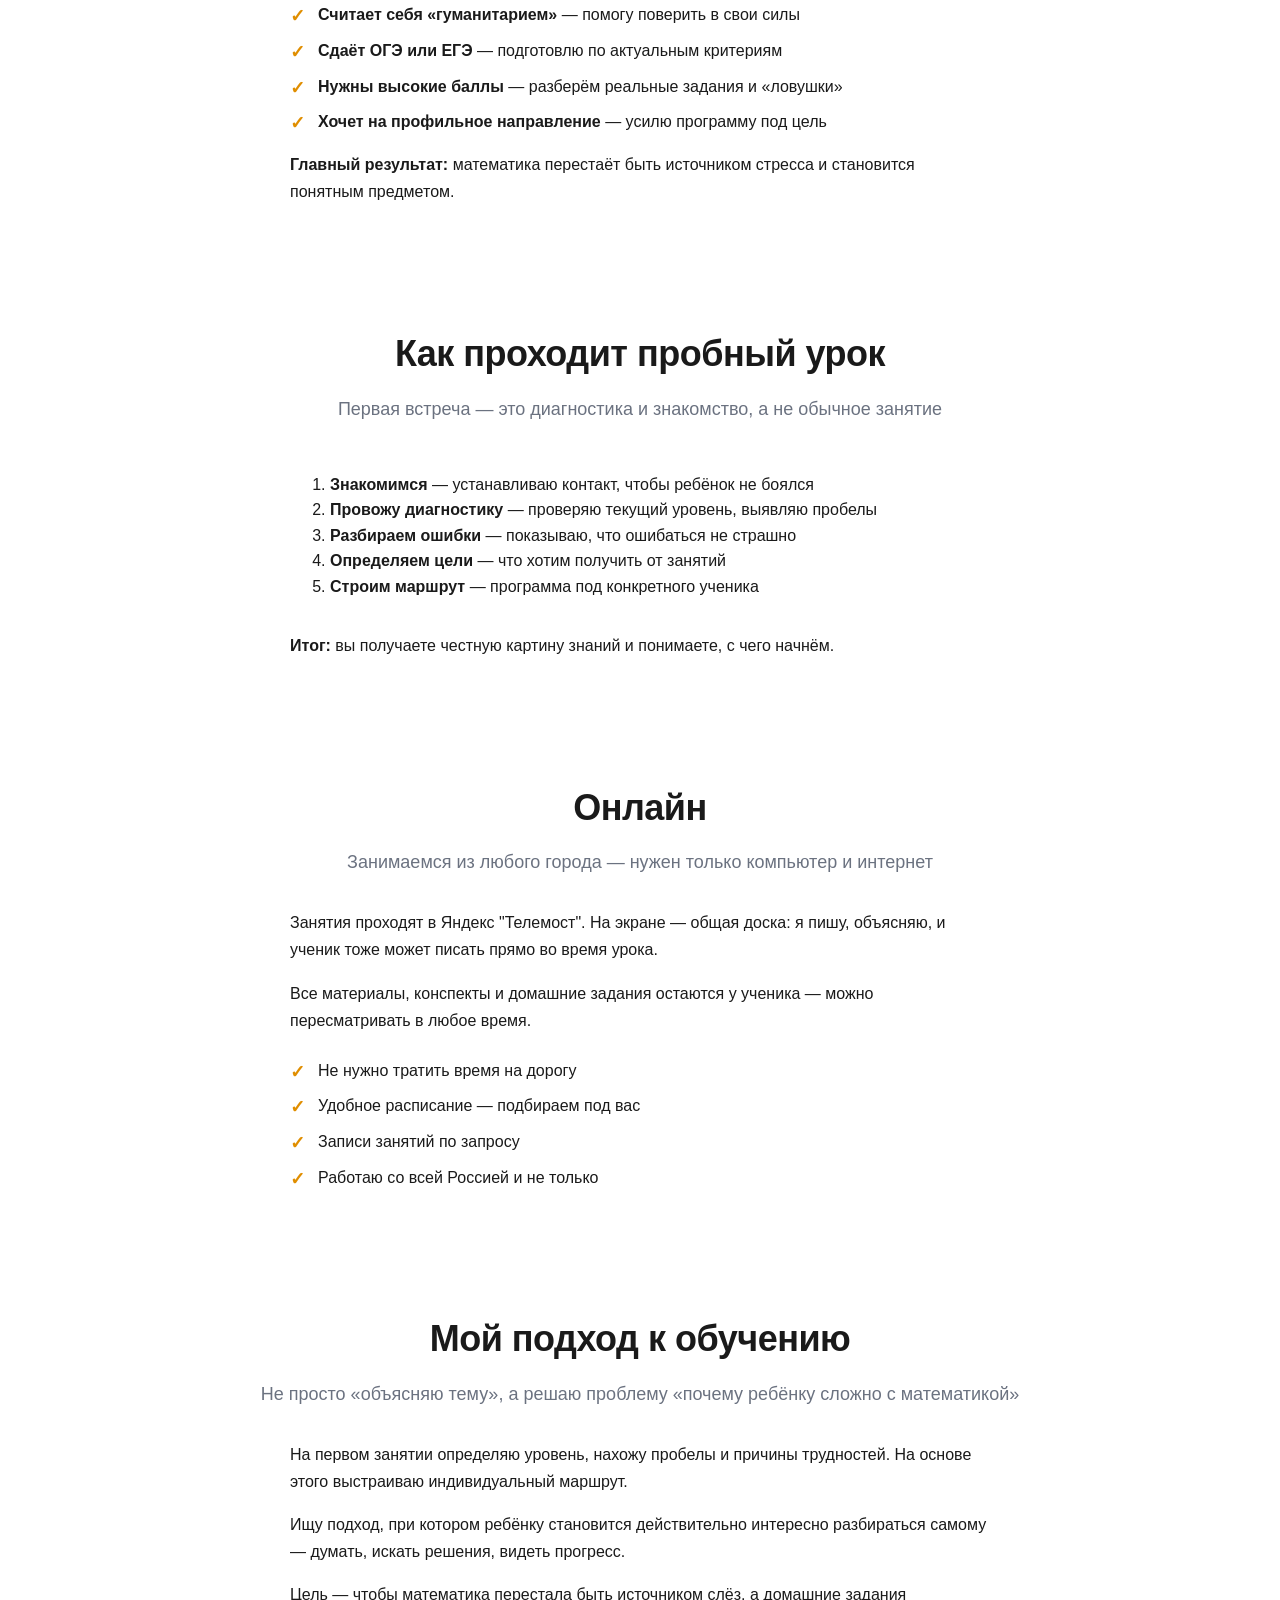
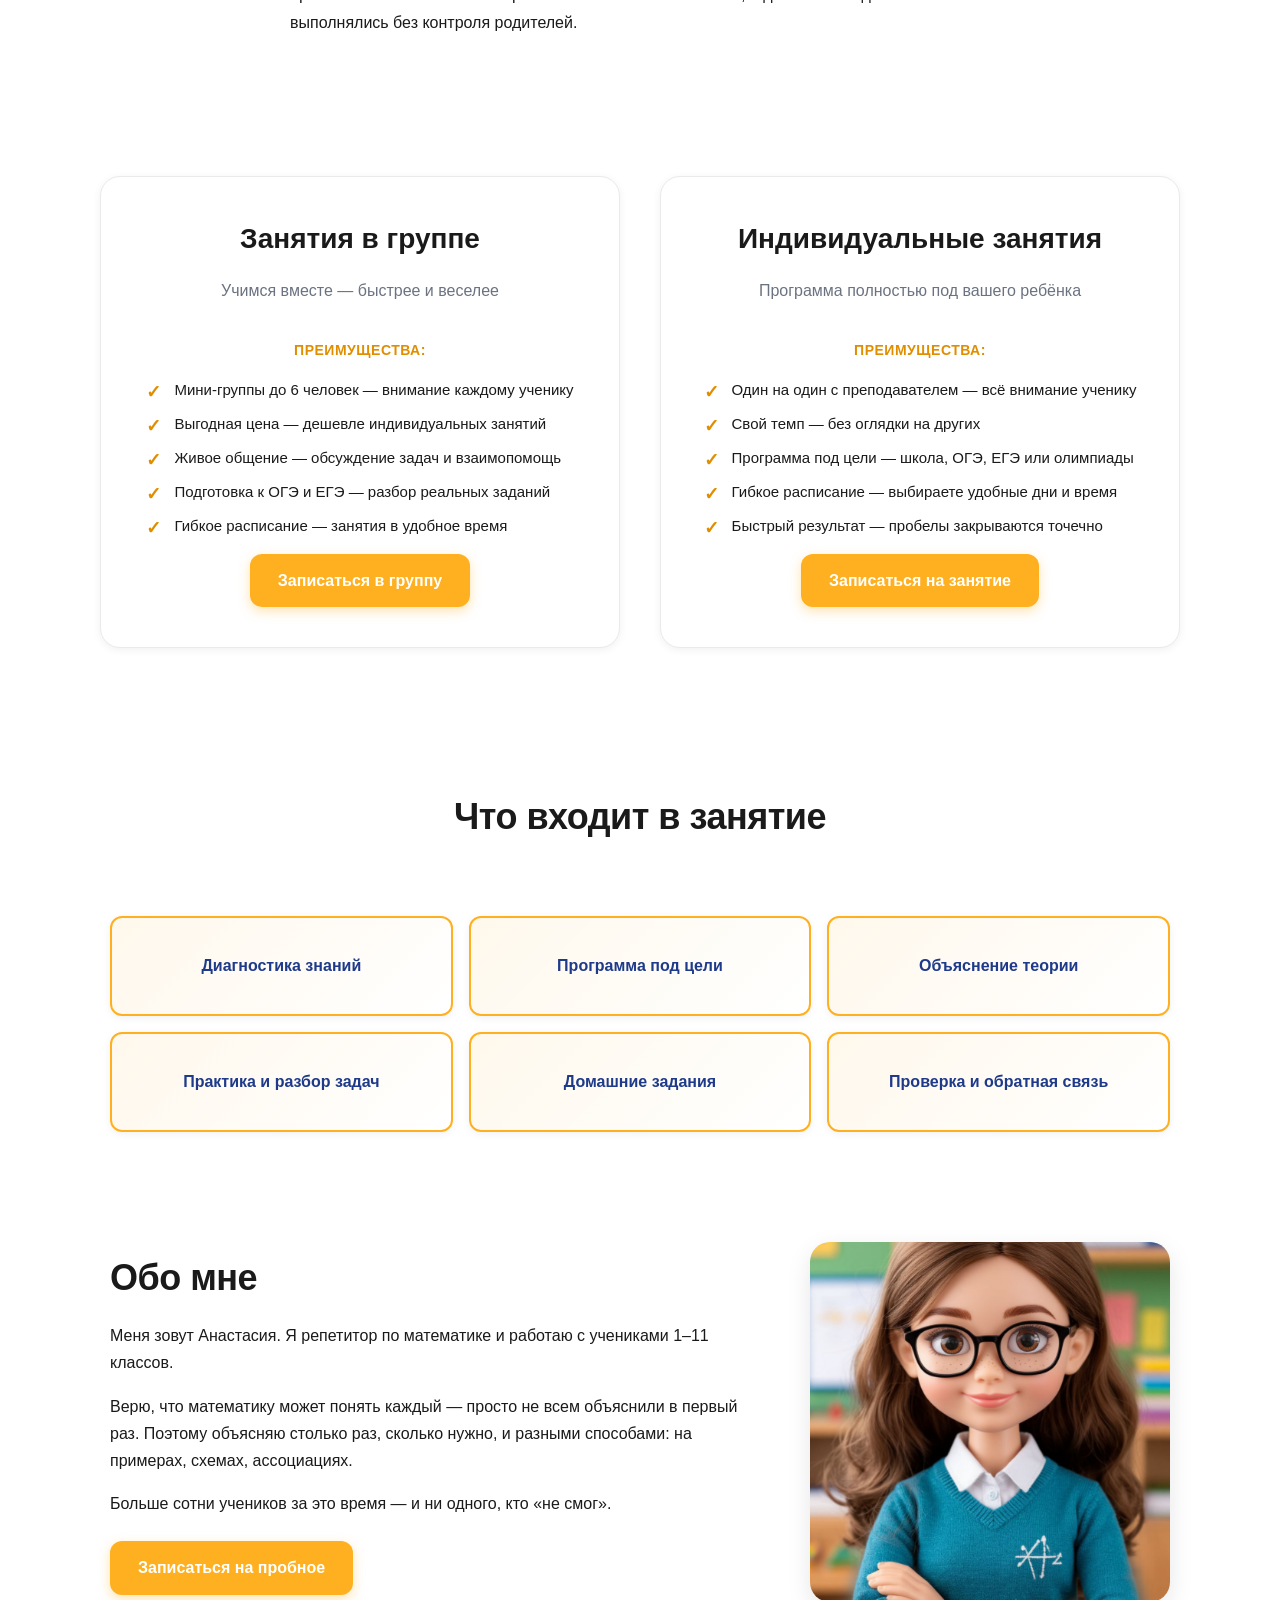
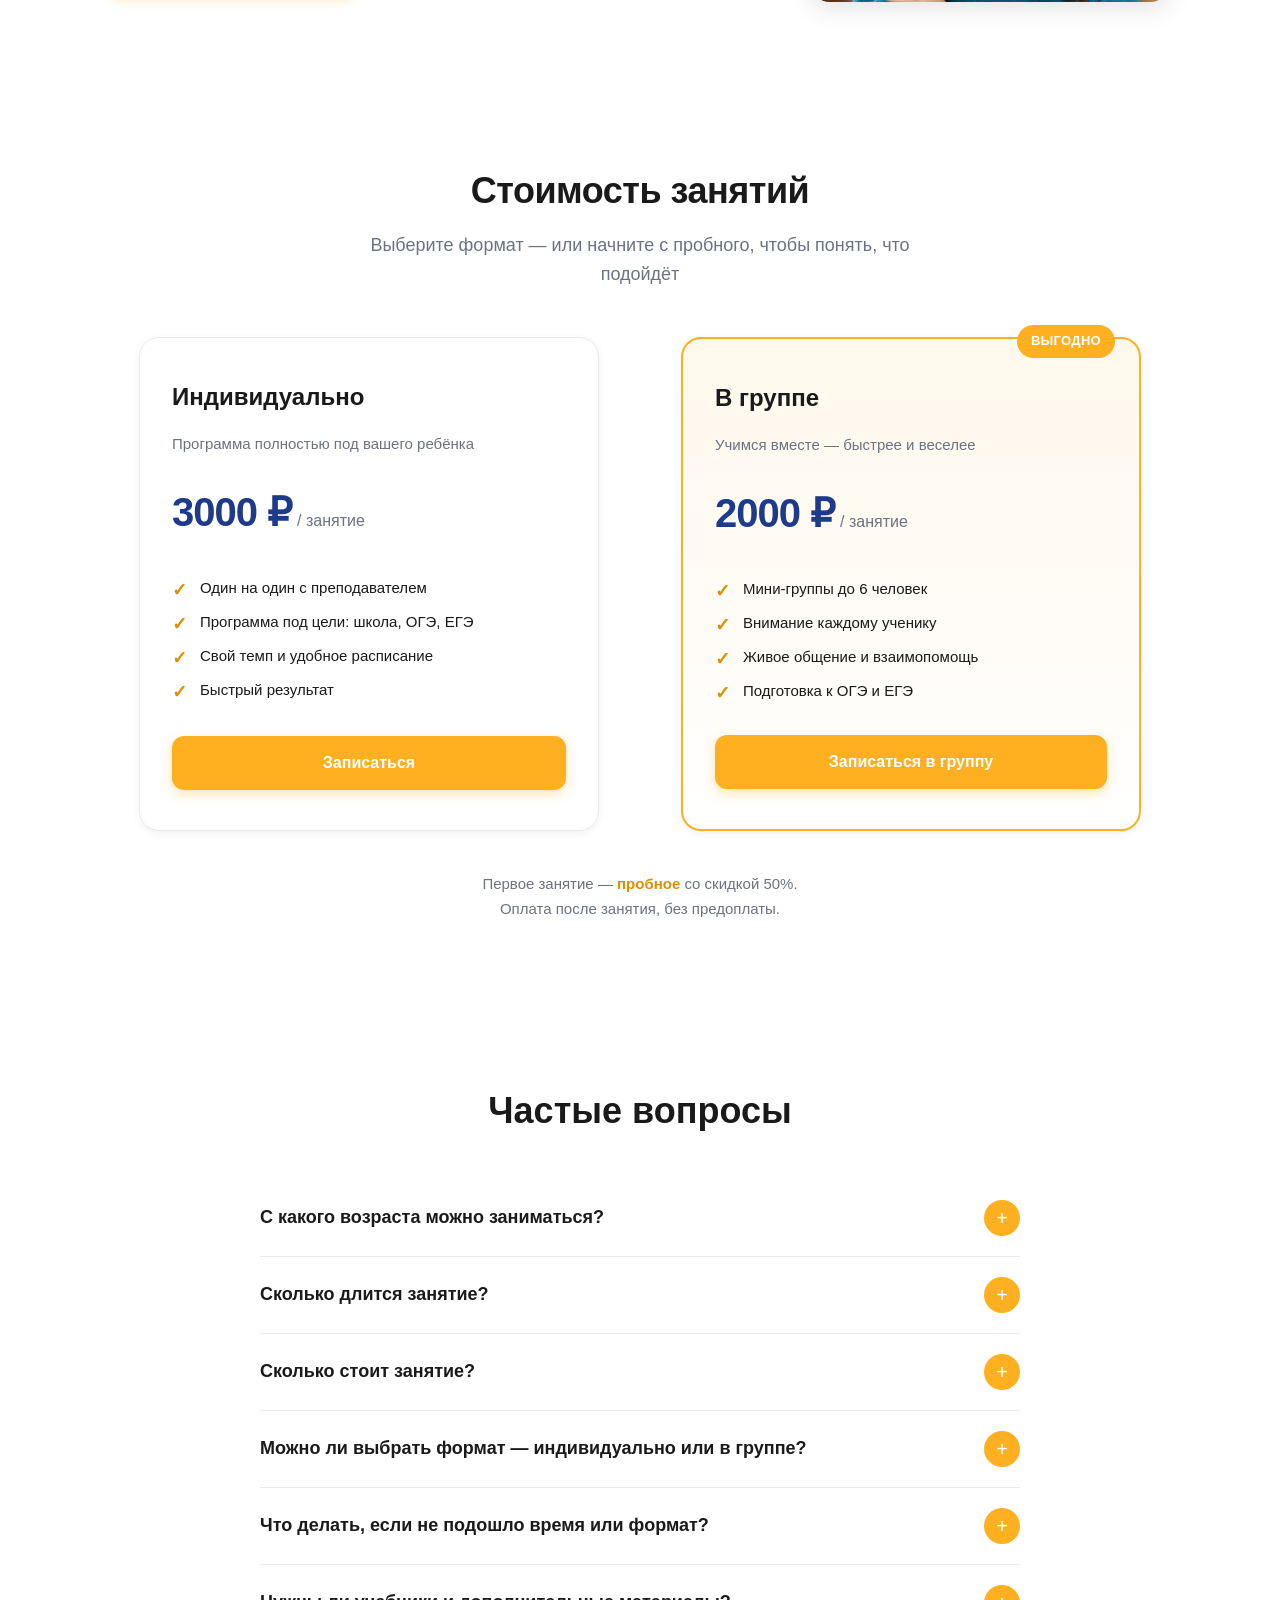
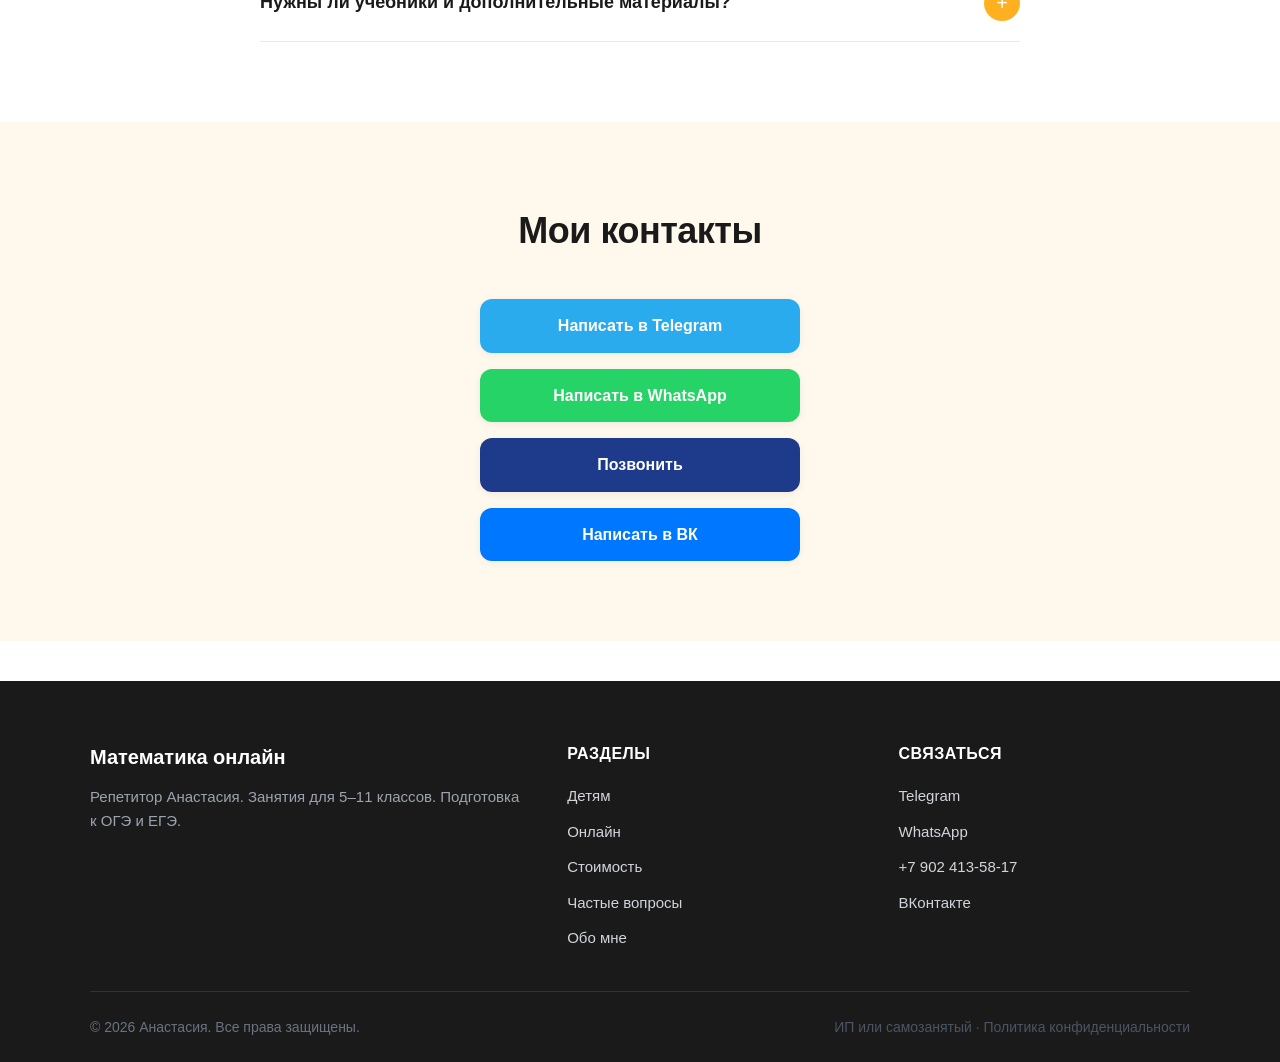
==== commit cbce7afe: "Update index.html" ====
--- a/index.html
+++ b/index.html
@@ -42,24 +42,60 @@
         <img src="2026-09-24_20-00-22.png" alt="мальчик" class="da">
     </article>
 
-    <!-- ДЕТЯМ -->
-    <section class="section-text" id="for-kids">
-        <h2>Детям</h2>
-        <p class="section-lead">Математика без слёз и скуки</p>
-
-        <div class="text-content">
-            <p>Объясняю так, чтобы было понятно, а не «просто запомни». Разбираем темы с нуля, догоняем школьную программу, готовимся к экзаменам.</p>
-            <p>На занятиях можно ошибаться — здесь за это не ругают. Можно спрашивать по 10 раз — отвечу столько же. Можно не любить математику — научу хотя бы не бояться.</p>
-
-            <ul class="benefits-list">
-                <li>Уверенность на уроках и контрольных</li>
-                <li>Понятная система, а не набор формул</li>
-                <li>Спокойный преподаватель, который не повышает голос</li>
-                <li>Пробное занятие — просто познакомиться</li>
-            </ul>
-        </div>
-    </section>
-
+  <!-- ДЕТЯМ -->
+<section class="section-text" id="for-kids">
+    <h2>Занятия для учеников 1–11 классов</h2>
+    <p class="section-lead">Помогаю не просто «понять тему», а решить проблему «почему ребёнку сложно с математикой»</p>
+
+    <div class="text-content">
+
+        <!-- НАЧАЛЬНАЯ ШКОЛА -->
+        <h3>🟢 Начальная школа (1–4 классы)</h3>
+        <ul class="benefits-list">
+            <li><strong>Не знает таблицу умножения</strong> — выучим без зубрёжки, через игры и закономерности</li>
+            <li><strong>Тяжело даётся счёт</strong> — объясню суть чисел на простых примерах</li>
+            <li><strong>Потерял интерес к математике</strong> — покажу, что она бывает увлекательной</li>
+            <li><strong>Готовится к переходу в среднюю школу</strong> — закрою пробелы заранее</li>
+        </ul>
+
+        <!-- СРЕДНЯЯ ШКОЛА -->
+        <h3>🟡 Средняя школа (5–8 классы)</h3>
+        <ul class="benefits-list">
+            <li><strong>Боится дробей</strong> — объясню на простых примерах из жизни</li>
+            <li><strong>Запутался в алгебре</strong> — разберём формулы «по полочкам»</li>
+            <li><strong>Не понимает геометрию</strong> — увидим её вокруг нас, научимся строить и доказывать</li>
+            <li><strong>Пропустил много уроков</strong> — распишу программу для быстрого догона</li>
+            <li><strong>Готовится к ОГЭ</strong> — начнём подготовку заранее, без паники в 9 классе</li>
+        </ul>
+
+        <!-- СТАРШАЯ ШКОЛА -->
+        <h3>🔴 Старшая школа (9–11 классы)</h3>
+        <ul class="benefits-list">
+            <li><strong>Считает себя «гуманитарием»</strong> — помогу поверить в свои силы</li>
+            <li><strong>Сдаёт ОГЭ или ЕГЭ</strong> — подготовлю по актуальным критериям</li>
+            <li><strong>Нужны высокие баллы</strong> — разберём реальные задания и «ловушки»</li>
+            <li><strong>Хочет на профильное направление</strong> — усилю программу под цель</li>
+        </ul>
+
+        <p><strong>Главный результат:</strong> математика перестаёт быть источником стресса и становится понятным предметом.</p>
+    </div>
+</section>
+<section class="section-text" id="trial">
+    <h2>Как проходит пробный урок</h2>
+    <p class="section-lead">Первая встреча — это диагностика и знакомство, а не обычное занятие</p>
+
+    <div class="text-content">
+        <ol class="steps-list">
+            <li><strong>Знакомимся</strong> — устанавливаю контакт, чтобы ребёнок не боялся</li>
+            <li><strong>Провожу диагностику</strong> — проверяю текущий уровень, выявляю пробелы</li>
+            <li><strong>Разбираем ошибки</strong> — показываю, что ошибаться не страшно</li>
+            <li><strong>Определяем цели</strong> — что хотим получить от занятий</li>
+            <li><strong>Строим маршрут</strong> — программа под конкретного ученика</li>
+        </ol>
+
+        <p><strong>Итог:</strong> вы получаете честную картину знаний и понимаете, с чего начнём.</p>
+    </div>
+</section>
     <!-- ОНЛАЙН -->
     <section class="section-text" id="online">
         <h2>Онлайн</h2>
@@ -77,7 +113,16 @@
             </ul>
         </div>
     </section>
-
+<section class="section-text" id="approach">
+    <h2>Мой подход к обучению</h2>
+    <p class="section-lead">Не просто «объясняю тему», а решаю проблему «почему ребёнку сложно с математикой»</p>
+
+    <div class="text-content">
+        <p>На первом занятии определяю уровень, нахожу пробелы и причины трудностей. На основе этого выстраиваю индивидуальный маршрут.</p>
+        <p>Ищу подход, при котором ребёнку становится действительно интересно разбираться самому — думать, искать решения, видеть прогресс.</p>
+        <p>Цель — чтобы математика перестала быть источником слёз, а домашние задания выполнялись без контроля родителей.</p>
+    </div>
+</section>
     <!-- ЗАНЯТИЯ -->
     <div class="lessons-wrapper">
         <section id="Forms" class="lessons">
@@ -195,7 +240,7 @@
                 <h3>С какого возраста можно заниматься?</h3>
                 <button class="faq-toggle">+</button>
             </div>
-            <p class="faq-answer">Занимаюсь с учениками 1–11 классов. </p>
+            <p class="faq-answer">Занимаюсь с учениками 1–11 классов.</p>
         </div>
 
         <div class="faq-item">
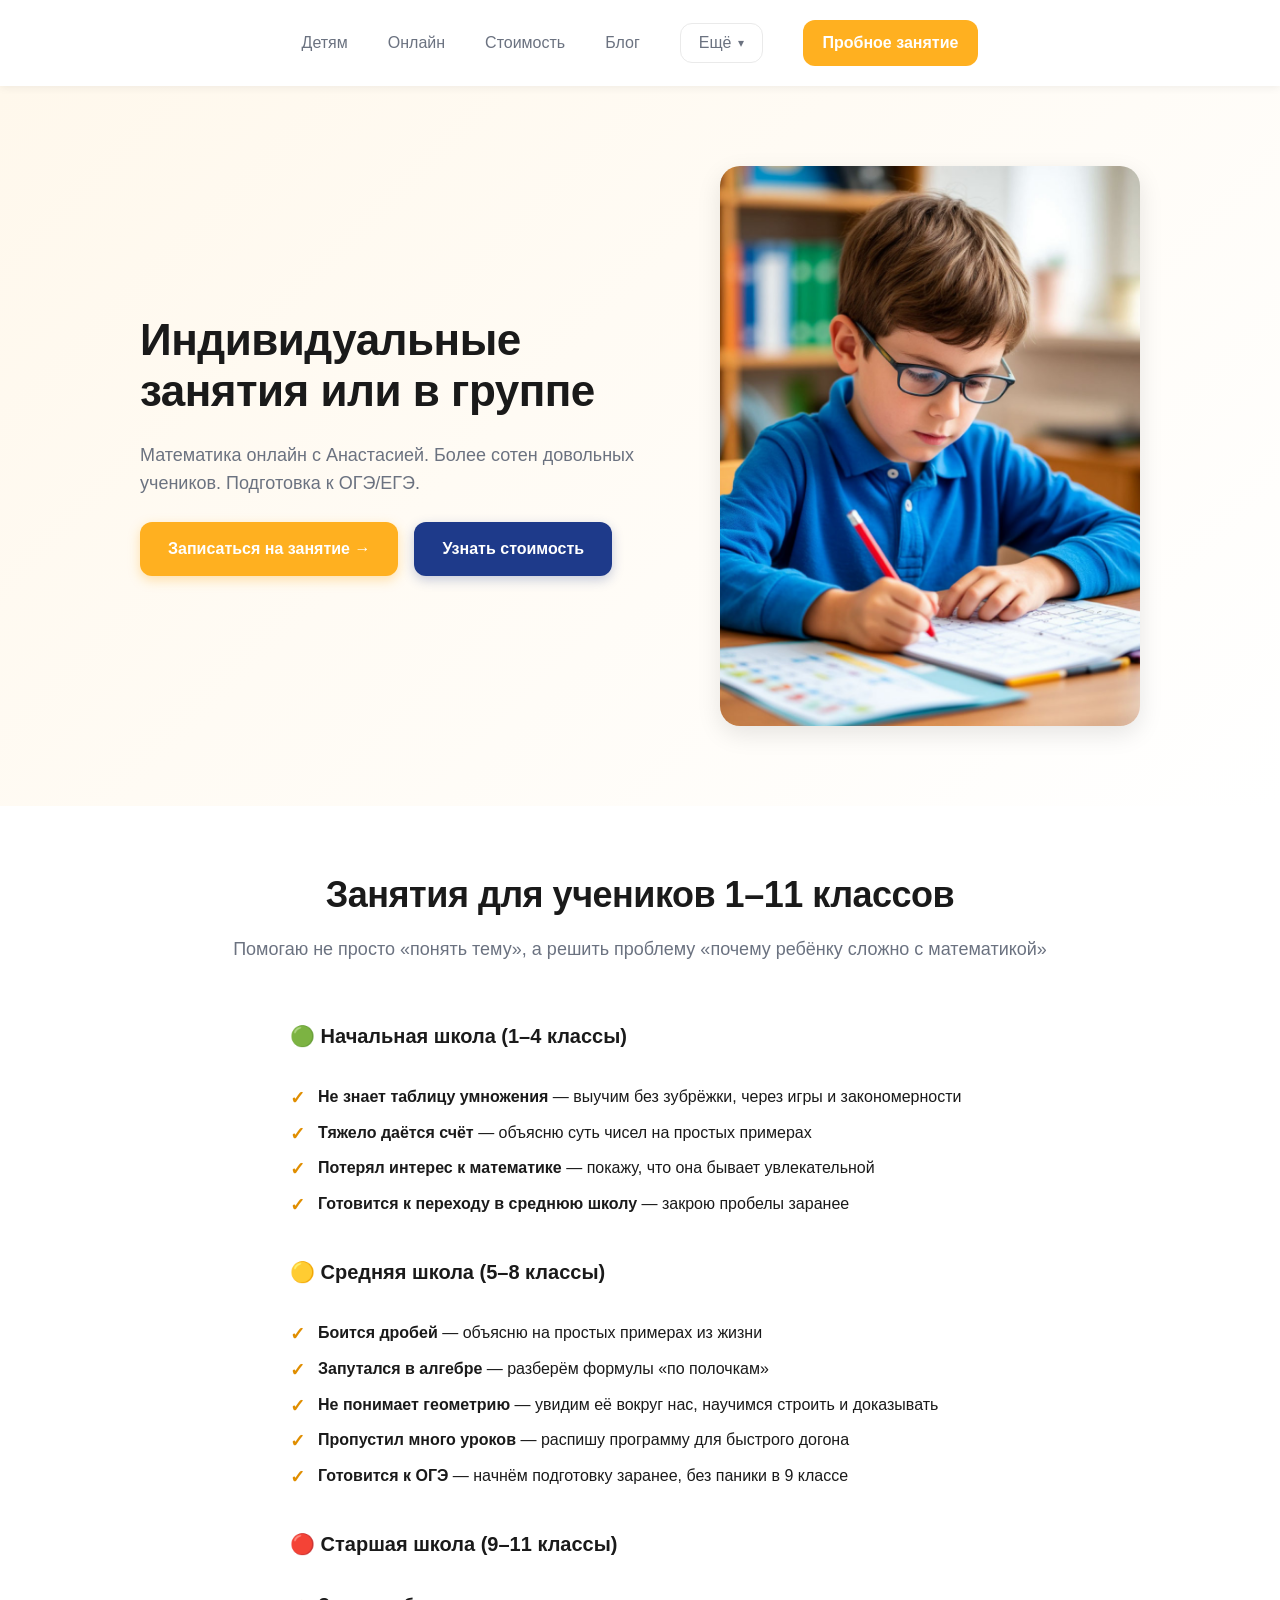
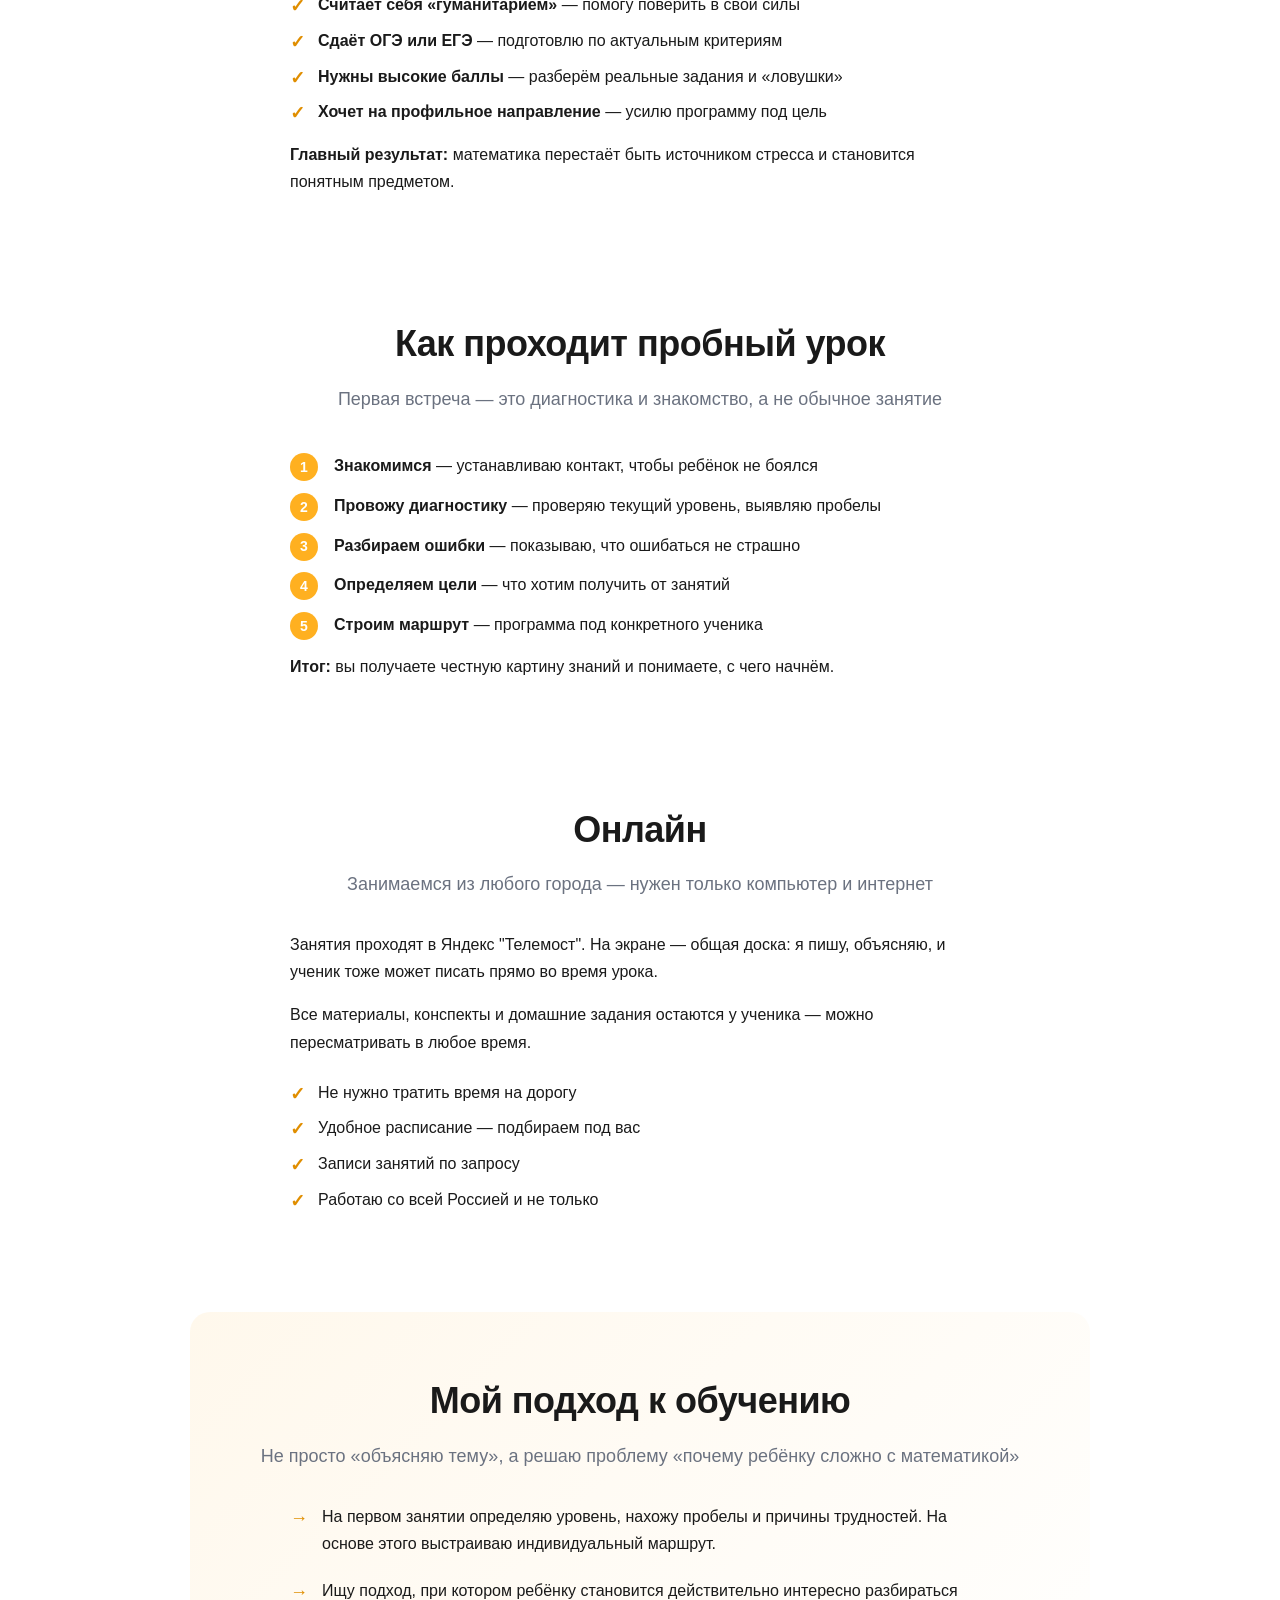
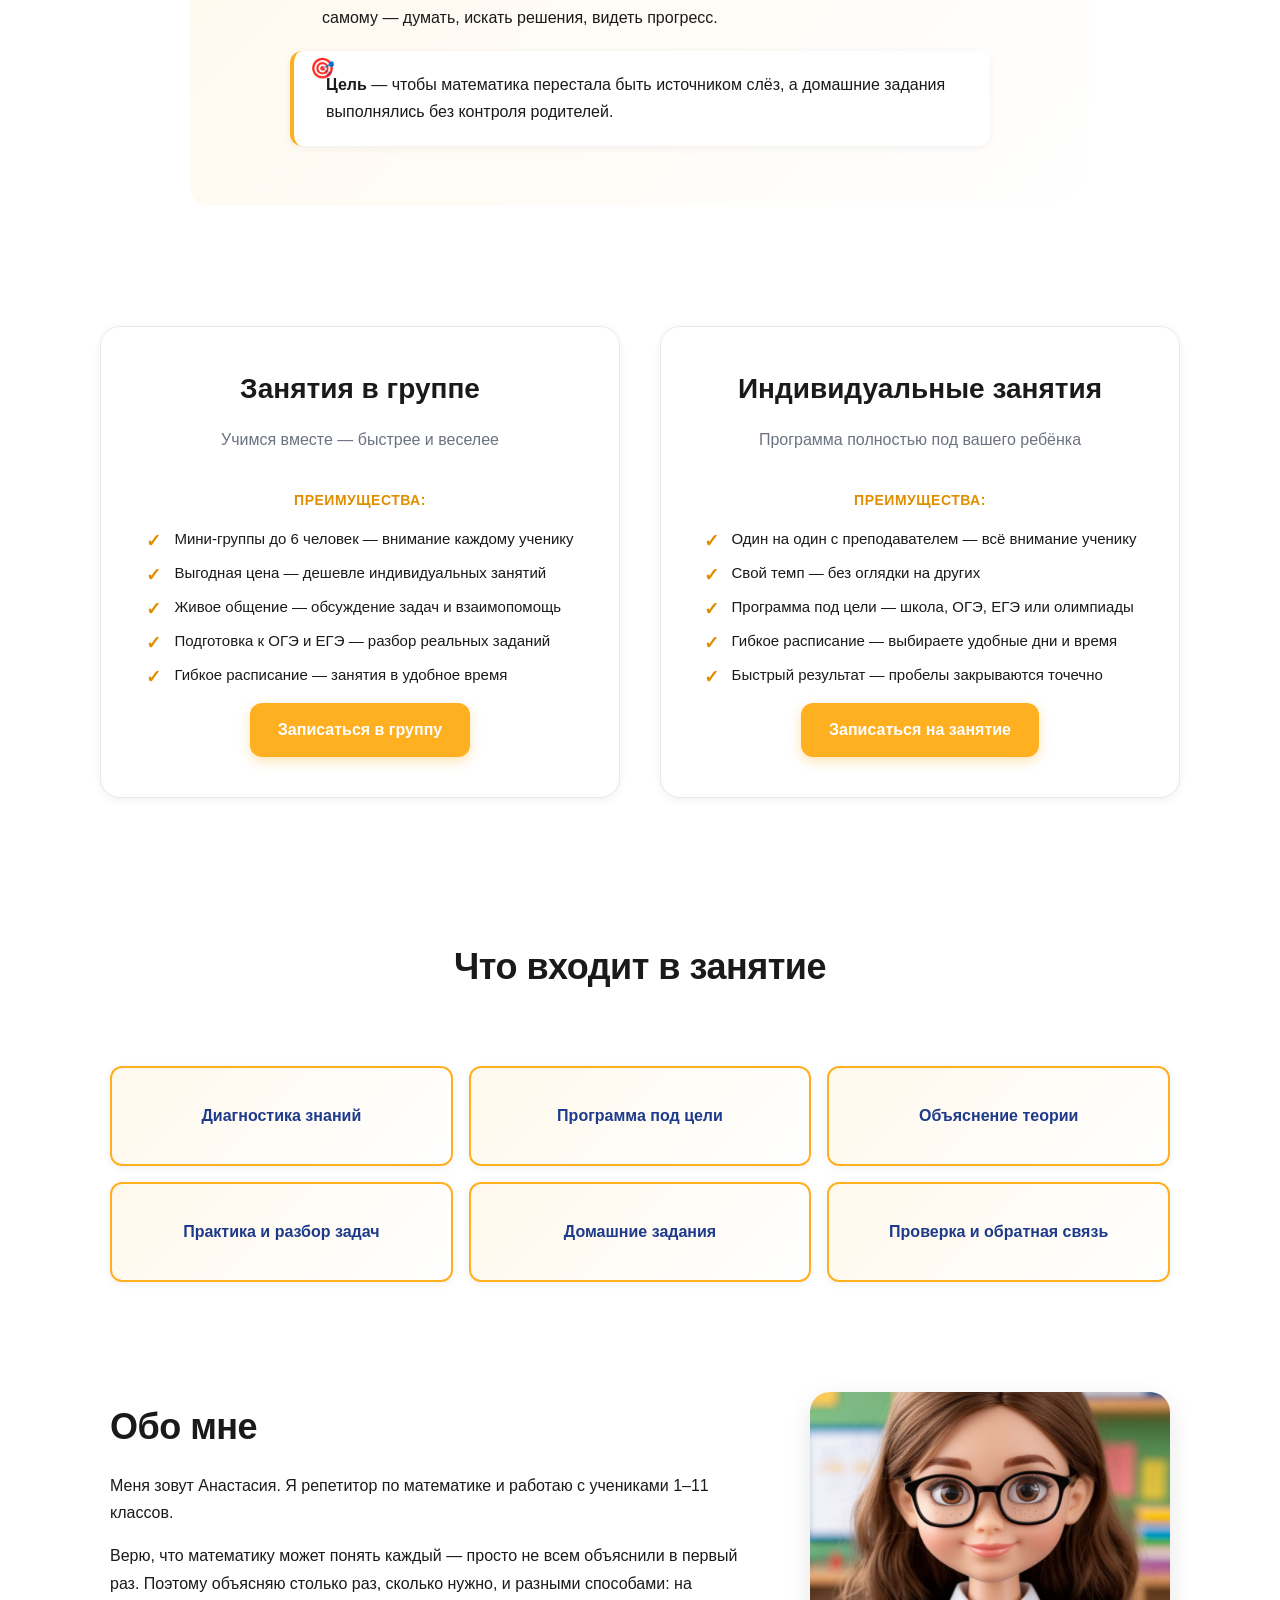
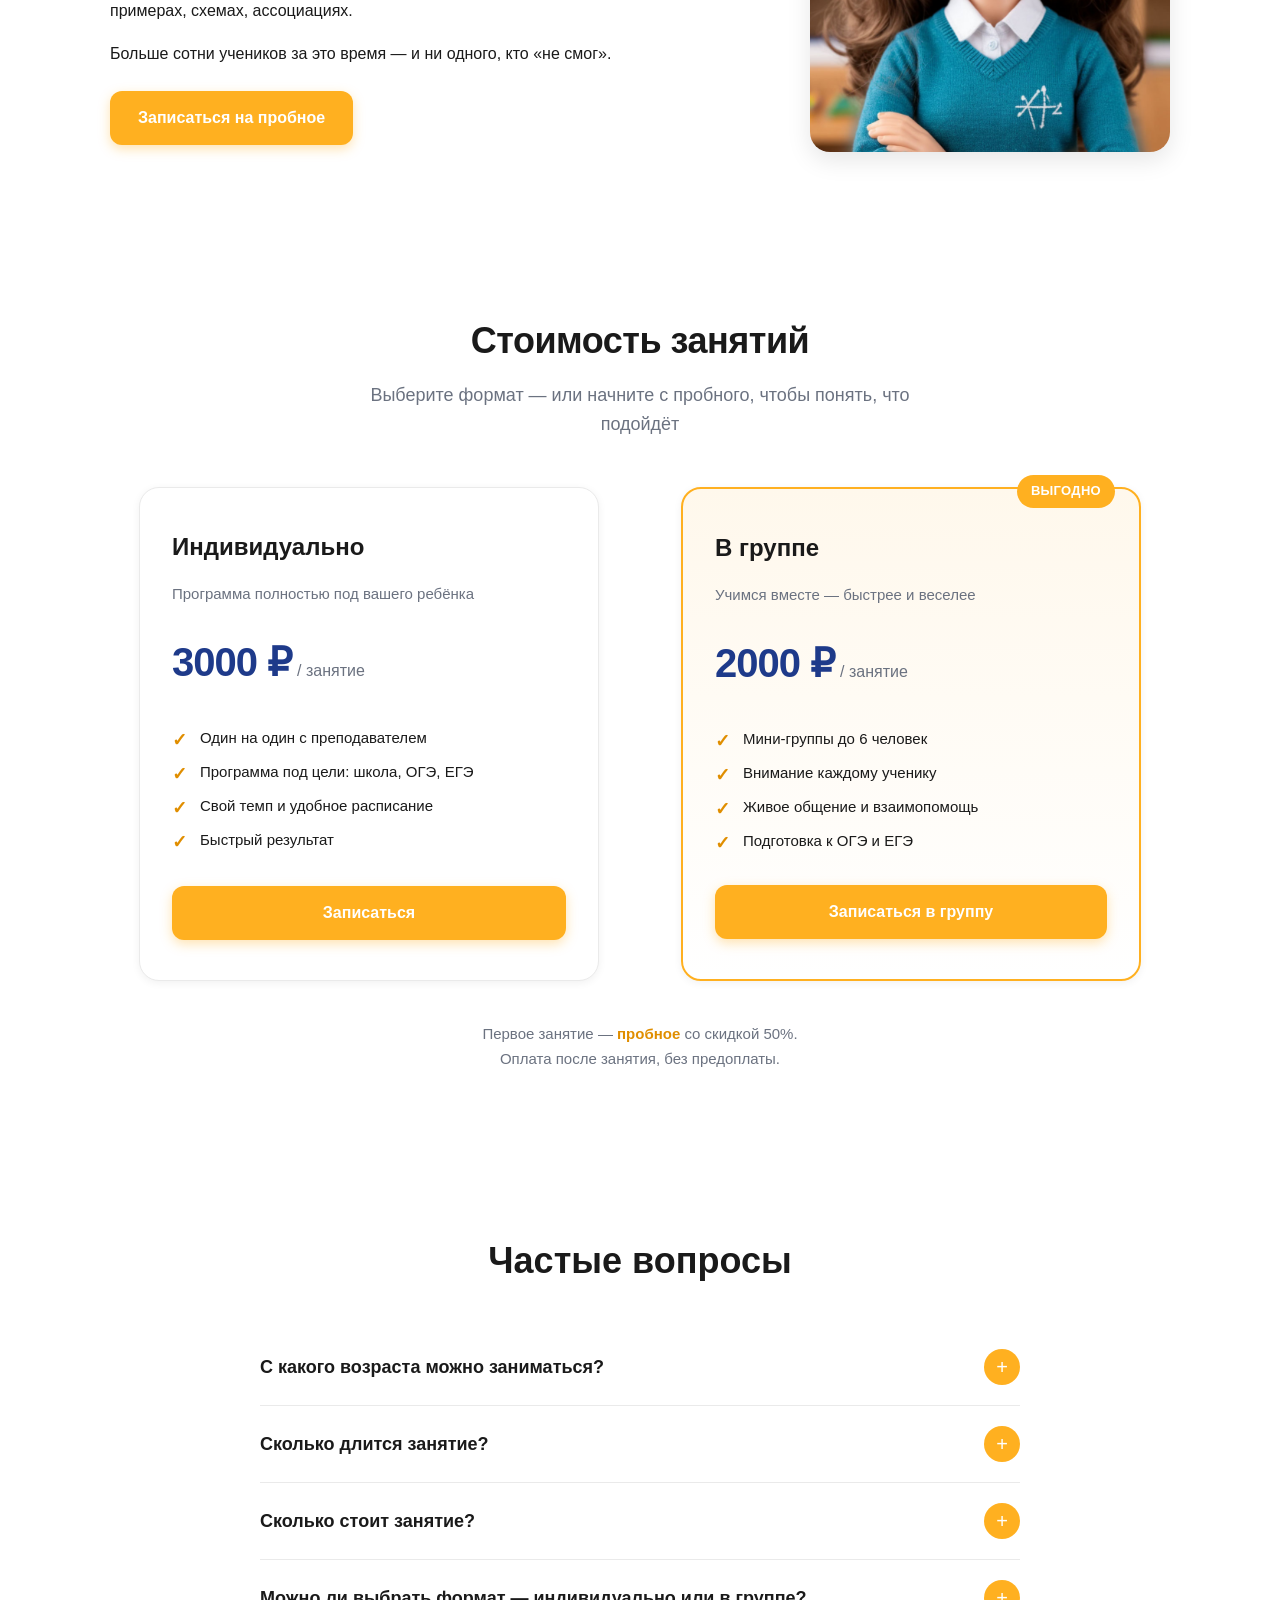
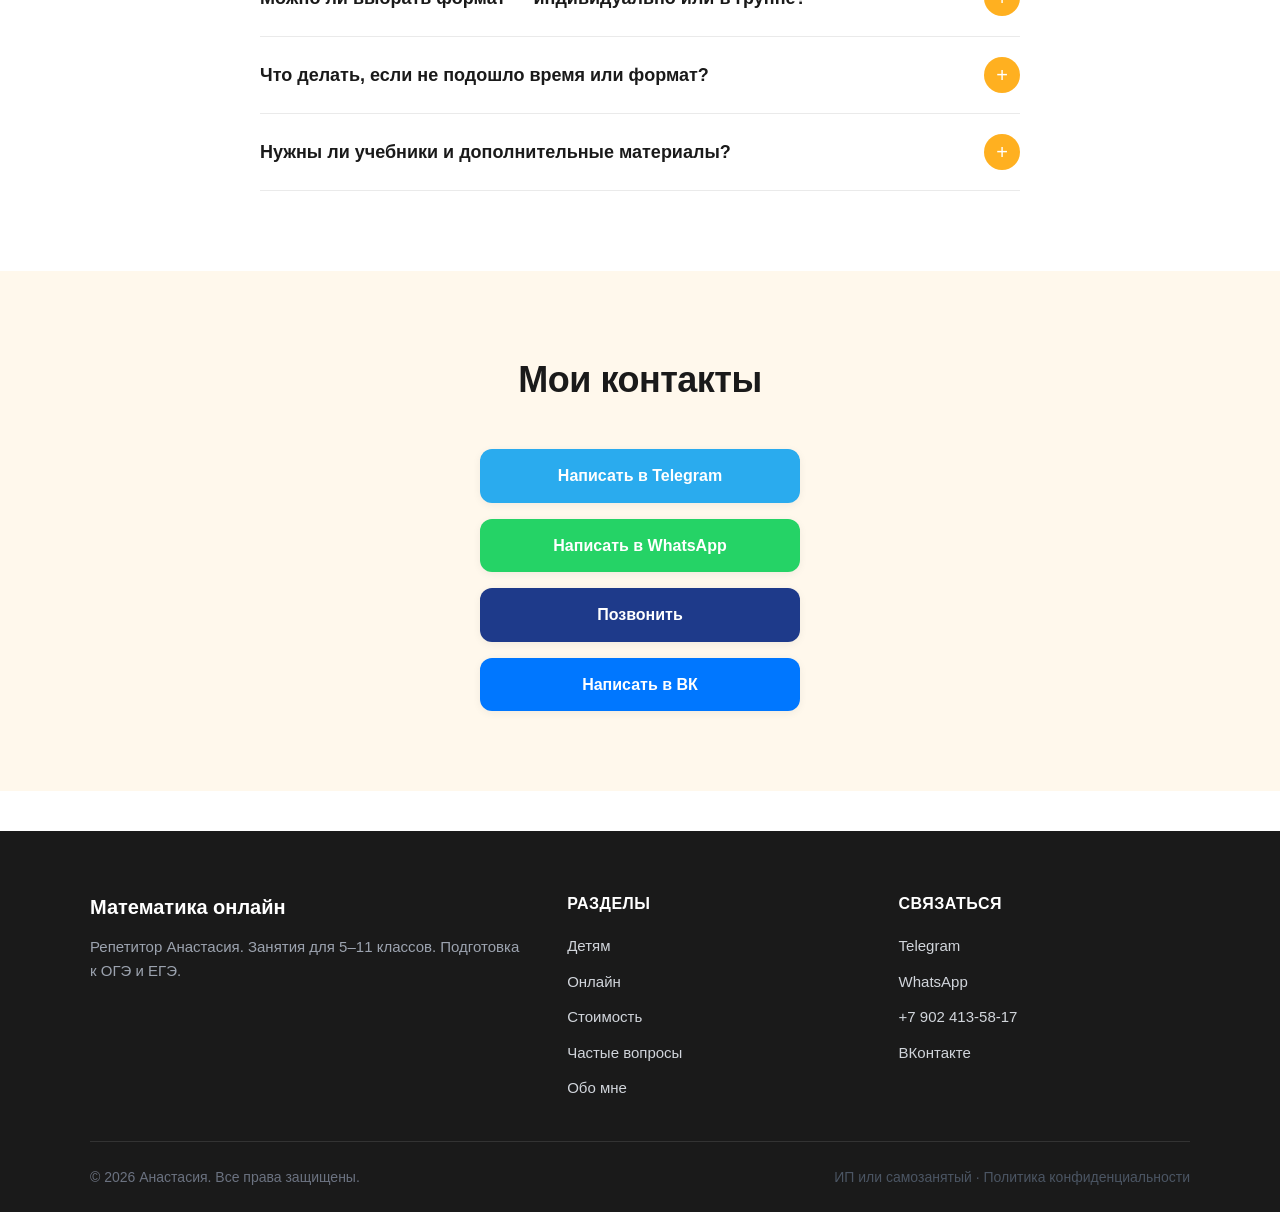
==== commit 901e7a0d: "Update index.html" ====
--- a/index.html
+++ b/index.html
@@ -113,14 +113,14 @@
             </ul>
         </div>
     </section>
-<section class="section-text" id="approach">
+<section class="section-text approach" id="approach">
     <h2>Мой подход к обучению</h2>
     <p class="section-lead">Не просто «объясняю тему», а решаю проблему «почему ребёнку сложно с математикой»</p>
 
     <div class="text-content">
         <p>На первом занятии определяю уровень, нахожу пробелы и причины трудностей. На основе этого выстраиваю индивидуальный маршрут.</p>
         <p>Ищу подход, при котором ребёнку становится действительно интересно разбираться самому — думать, искать решения, видеть прогресс.</p>
-        <p>Цель — чтобы математика перестала быть источником слёз, а домашние задания выполнялись без контроля родителей.</p>
+        <p class="approach-goal"><strong>Цель</strong> — чтобы математика перестала быть источником слёз, а домашние задания выполнялись без контроля родителей.</p>
     </div>
 </section>
     <!-- ЗАНЯТИЯ -->
--- a/1stoffer.css
+++ b/1stoffer.css
@@ -15,6 +15,7 @@
     --radius-lg:    20px;
 }
 
+
 * {
     box-sizing: border-box;
 }
@@ -92,7 +93,6 @@
     color: var(--white);
     transform: translateY(-1px);
 }
-
 
 .menu {
     position: relative;
@@ -174,6 +174,7 @@
     color: var(--accent-dark);
 }
 
+
 .hero {
     display: flex;
     justify-content: center;
@@ -305,6 +306,12 @@
     margin: 0;
     font-size: 16px;
     line-height: 1.7;
+}
+
+.text-content h3 {
+    margin: 24px 0 8px;
+    font-size: 20px;
+    font-weight: 700;
 }
 
 .benefits-list {
@@ -330,6 +337,42 @@
     color: var(--accent-dark);
     font-weight: bold;
     font-size: 18px;
+}
+
+/* Нумерованные шаги */
+.steps-list {
+    list-style: none;
+    counter-reset: step;
+    padding: 0;
+    margin: 8px 0 0;
+    display: flex;
+    flex-direction: column;
+    gap: 14px;
+}
+
+.steps-list li {
+    position: relative;
+    padding-left: 44px;
+    font-size: 16px;
+    line-height: 1.6;
+}
+
+.steps-list li::before {
+    counter-increment: step;
+    content: counter(step);
+    position: absolute;
+    left: 0;
+    top: 0;
+    width: 28px;
+    height: 28px;
+    border-radius: 50%;
+    background: var(--accent);
+    color: var(--white);
+    font-weight: 700;
+    font-size: 14px;
+    display: flex;
+    align-items: center;
+    justify-content: center;
 }
 
 
@@ -651,6 +694,7 @@
     color: var(--accent-dark);
 }
 
+
 .faq {
     max-width: 800px;
     margin: 0 auto;
@@ -717,6 +761,63 @@
 }
 
 
+.signup {
+    max-width: 560px;
+    margin: 0 auto;
+    padding: 80px 20px;
+    text-align: center;
+}
+
+.signup h2 {
+    font-size: 36px;
+    font-weight: 800;
+    margin: 0 0 12px;
+    letter-spacing: -0.5px;
+}
+
+.signup-form {
+    display: flex;
+    flex-direction: column;
+    gap: 16px;
+    text-align: left;
+    margin-top: 32px;
+}
+
+.signup-form input,
+.signup-form textarea {
+    width: 100%;
+    padding: 14px 18px;
+    font-size: 16px;
+    font-family: inherit;
+    color: var(--text);
+    background: var(--white);
+    border: 1px solid var(--border);
+    border-radius: var(--radius);
+    transition: border-color 0.2s ease, box-shadow 0.2s ease;
+}
+
+.signup-form input::placeholder,
+.signup-form textarea::placeholder {
+    color: #9ca3af;
+}
+
+.signup-form input:focus,
+.signup-form textarea:focus {
+    outline: none;
+    border-color: var(--accent);
+    box-shadow: 0 0 0 3px rgba(255, 176, 32, 0.15);
+}
+
+.signup-form textarea {
+    resize: vertical;
+    min-height: 100px;
+}
+
+.signup-form .btn-primary {
+    width: 100%;
+    padding: 16px 28px;
+}
+
 .contacts {
     display: flex;
     flex-direction: column;
@@ -761,6 +862,86 @@
 .contact-btn.vk       { background: #0077ff; }
 
 
+.footer {
+    background: #1a1a1a;
+    color: #d1d5db;
+    padding: 60px 40px 24px;
+    margin-top: 40px;
+}
+
+.footer-content {
+    display: grid;
+    grid-template-columns: 1.5fr 1fr 1fr;
+    gap: 40px;
+    max-width: 1100px;
+    margin: 0 auto;
+}
+
+.footer-col h3 {
+    color: var(--white);
+    font-size: 20px;
+    font-weight: 700;
+    margin: 0 0 12px;
+}
+
+.footer-col h4 {
+    color: var(--white);
+    font-size: 16px;
+    font-weight: 600;
+    margin: 0 0 16px;
+    text-transform: uppercase;
+    letter-spacing: 0.5px;
+}
+
+.footer-col p {
+    margin: 0;
+    font-size: 15px;
+    line-height: 1.6;
+    color: #9ca3af;
+}
+
+.footer-col ul {
+    list-style: none;
+    padding: 0;
+    margin: 0;
+    display: flex;
+    flex-direction: column;
+    gap: 10px;
+}
+
+.footer-col ul a {
+    font-size: 15px;
+    color: #d1d5db;
+    transition: color 0.2s ease;
+}
+
+.footer-col ul a:hover {
+    color: var(--accent);
+}
+
+.footer-bottom {
+    max-width: 1100px;
+    margin: 40px auto 0;
+    padding-top: 24px;
+    border-top: 1px solid #333;
+    display: flex;
+    justify-content: space-between;
+    align-items: center;
+    flex-wrap: wrap;
+    gap: 12px;
+    font-size: 14px;
+    color: #6b7280;
+}
+
+.footer-bottom p {
+    margin: 0;
+}
+
+.footer-note {
+    color: #4b5563;
+}
+
+
 @media (min-width: 700px) {
     #center {
         font-size: 36px;
@@ -857,11 +1038,30 @@
     .section-text h2,
     .pricing h2,
     .faq h2,
-    .contacts h2 {
+    .contacts h2,
+    .signup h2 {
         font-size: 28px;
     }
-}
-
+
+    .footer {
+        padding: 50px 20px 20px;
+    }
+
+    .footer-content {
+        grid-template-columns: 1fr;
+        gap: 32px;
+        text-align: center;
+    }
+
+    .footer-col ul {
+        align-items: center;
+    }
+
+    .footer-bottom {
+        flex-direction: column;
+        text-align: center;
+    }
+}
 
 @media (max-width: 600px) {
     header {
@@ -950,6 +1150,10 @@
         padding: 40px 16px;
     }
 
+    .signup {
+        padding: 50px 16px;
+    }
+
     .contacts {
         padding: 40px 16px;
     }
@@ -968,103 +1172,85 @@
     }
 }
 
-.footer {
-    background: #1a1a1a;
-    color: #d1d5db;
-    padding: 60px 40px 24px;
-    margin-top: 40px;
-}
-
-.footer-content {
-    display: grid;
-    grid-template-columns: 1.5fr 1fr 1fr;
-    gap: 40px;
-    max-width: 1100px;
-    margin: 0 auto;
-}
-
-.footer-col h3 {
-    color: var(--white);
-    font-size: 20px;
-    font-weight: 700;
+.approach {
+    background: linear-gradient(135deg, #fff8ec 0%, #ffffff 100%);
+    border-radius: var(--radius-lg);
+    max-width: 900px;
+    margin: 40px auto;
+    padding: 60px 40px;
+    text-align: center;
+}
+
+.approach h2 {
+    font-size: 36px;
+    font-weight: 800;
     margin: 0 0 12px;
-}
-
-.footer-col h4 {
-    color: var(--white);
-    font-size: 16px;
-    font-weight: 600;
-    margin: 0 0 16px;
-    text-transform: uppercase;
-    letter-spacing: 0.5px;
-}
-
-.footer-col p {
-    margin: 0;
-    font-size: 15px;
-    line-height: 1.6;
-    color: #9ca3af;
-}
-
-.footer-col ul {
-    list-style: none;
-    padding: 0;
-    margin: 0;
-    display: flex;
-    flex-direction: column;
-    gap: 10px;
-}
-
-.footer-col ul a {
-    font-size: 15px;
-    color: #d1d5db;
-    transition: color 0.2s ease;
-}
-
-.footer-col ul a:hover {
-    color: var(--accent);
-}
-
-.footer-bottom {
-    max-width: 1100px;
-    margin: 40px auto 0;
-    padding-top: 24px;
-    border-top: 1px solid #333;
-    display: flex;
-    justify-content: space-between;
-    align-items: center;
-    flex-wrap: wrap;
-    gap: 12px;
-    font-size: 14px;
-    color: #6b7280;
-}
-
-.footer-bottom p {
-    margin: 0;
-}
-
-.footer-note {
-    color: #4b5563;
-}
-
+    letter-spacing: -0.5px;
+}
+
+.approach .text-content {
+    gap: 20px;
+}
+
+.approach .text-content p {
+    position: relative;
+    padding-left: 32px;
+    font-size: 16px;
+    line-height: 1.7;
+}
+
+.approach .text-content p::before {
+    content: "→";
+    position: absolute;
+    left: 0;
+    top: 0;
+    color: var(--accent-dark);
+    font-weight: bold;
+    font-size: 18px;
+}
+
+.approach-goal {
+    background: var(--white);
+    border-left: 4px solid var(--accent);
+    border-radius: var(--radius);
+    padding: 20px 24px 20px 32px !important;
+    box-shadow: var(--shadow-sm);
+    margin-top: 8px;
+}
+
+.approach-goal::before {
+    content: "🎯" !important;
+    font-size: 20px !important;
+    left: 16px !important;
+}
 
 @media (max-width: 900px) {
-    .footer {
-        padding: 50px 20px 20px;
-    }
-
-    .footer-content {
-        grid-template-columns: 1fr;
-        gap: 32px;
-        text-align: center;
-    }
-
-    .footer-col ul {
-        align-items: center;
-    }
-
-    .footer-bottom {
-        flex-direction: column;
-        text-align: center;
-    }
-}+    .approach {
+        padding: 40px 24px;
+        margin: 20px auto;
+    }
+
+    .approach h2 {
+        font-size: 28px;
+    }
+}
+
+@media (max-width: 600px) {
+    .approach {
+        padding: 30px 16px;
+        border-radius: var(--radius);
+    }
+
+    .approach h2 {
+        font-size: 24px;
+    }
+
+    .approach .text-content p {
+        padding-left: 26px;
+        font-size: 15px;
+    }
+
+    .approach-goal {
+        padding: 16px 18px 16px 26px !important;
+    }
+}
